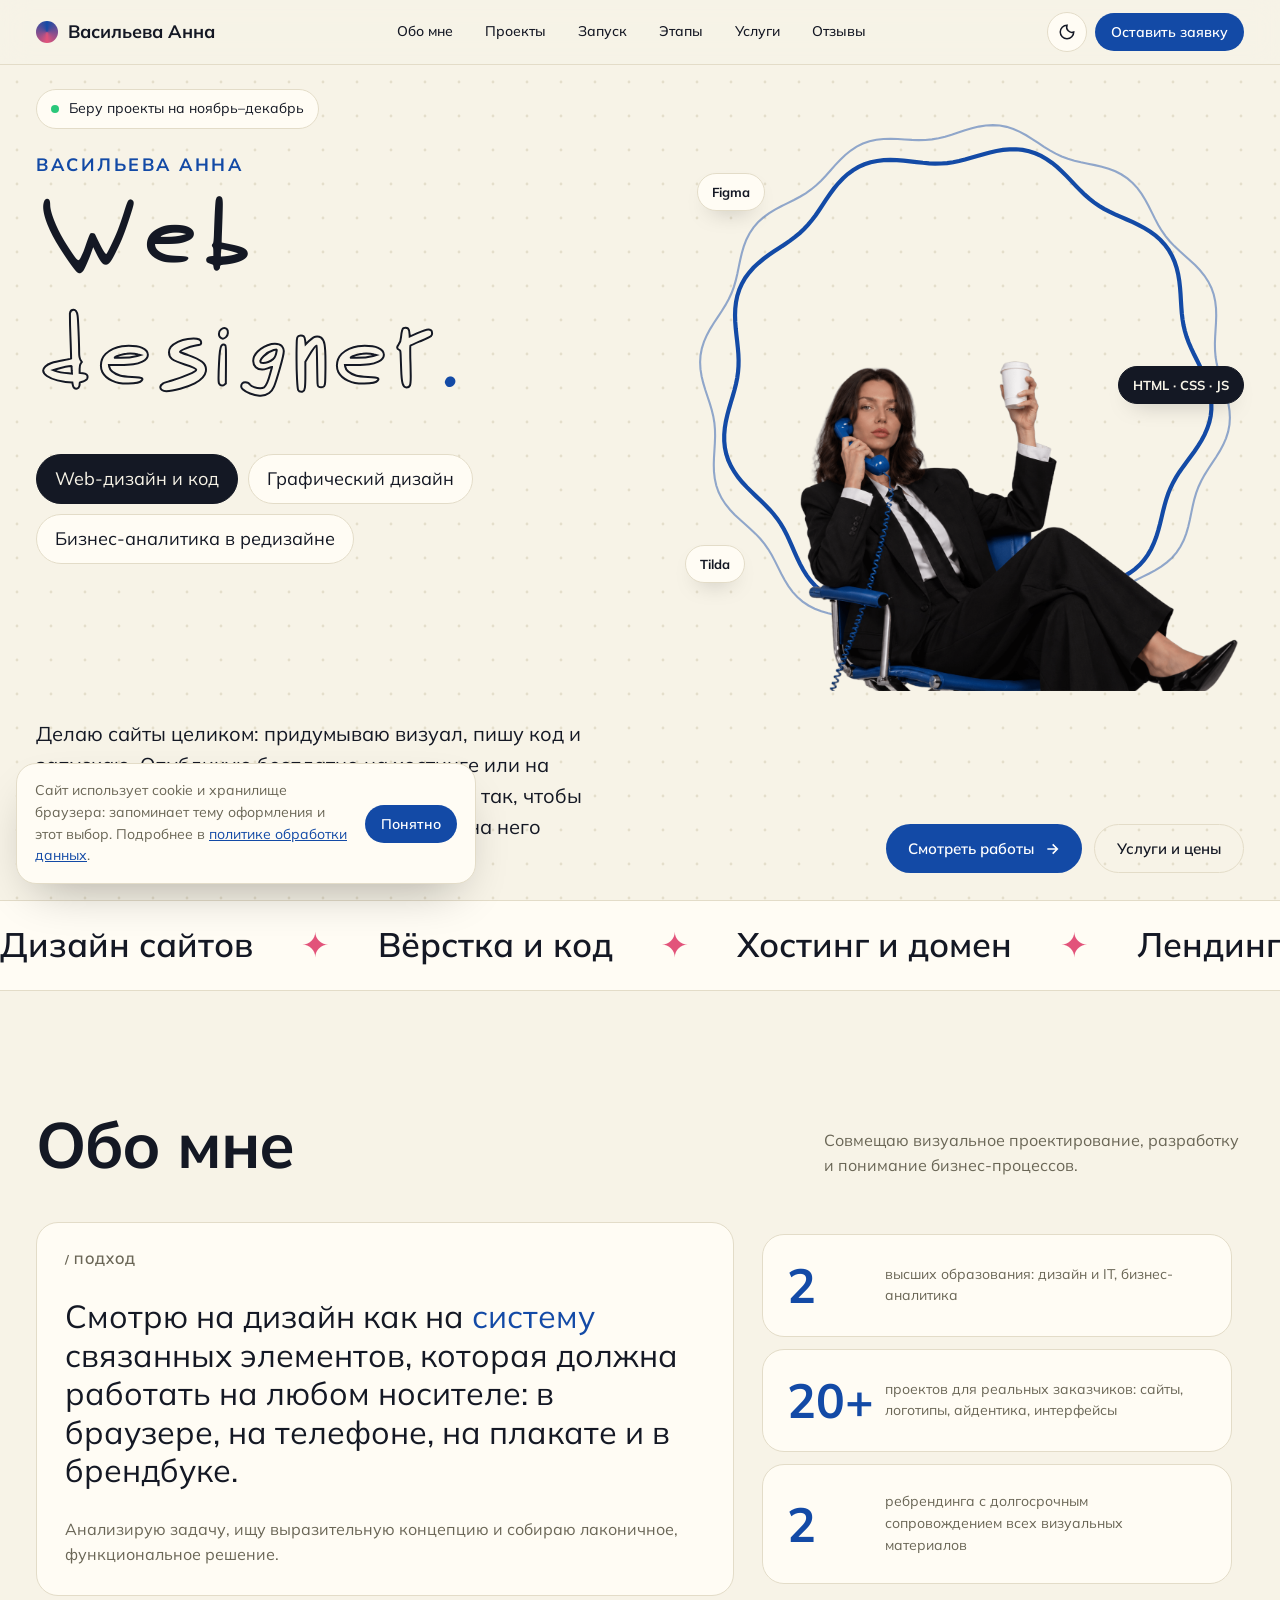
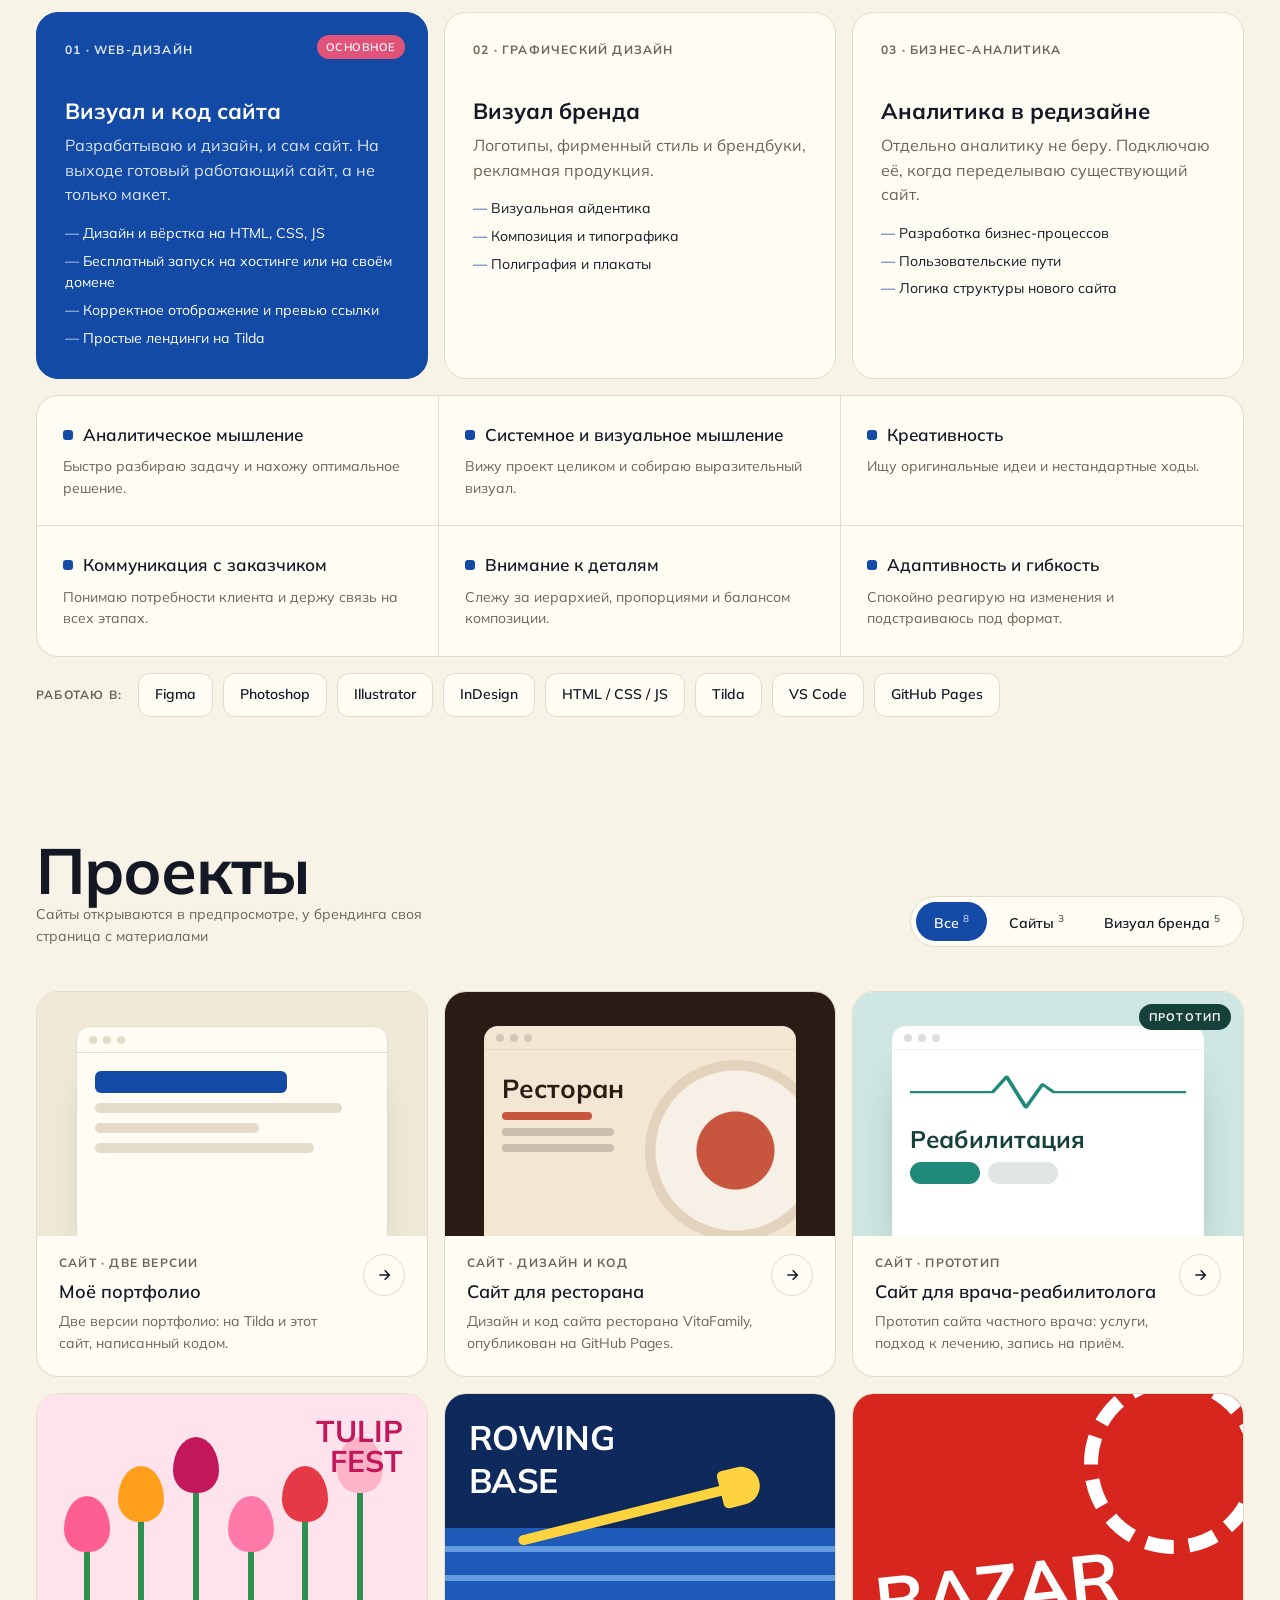
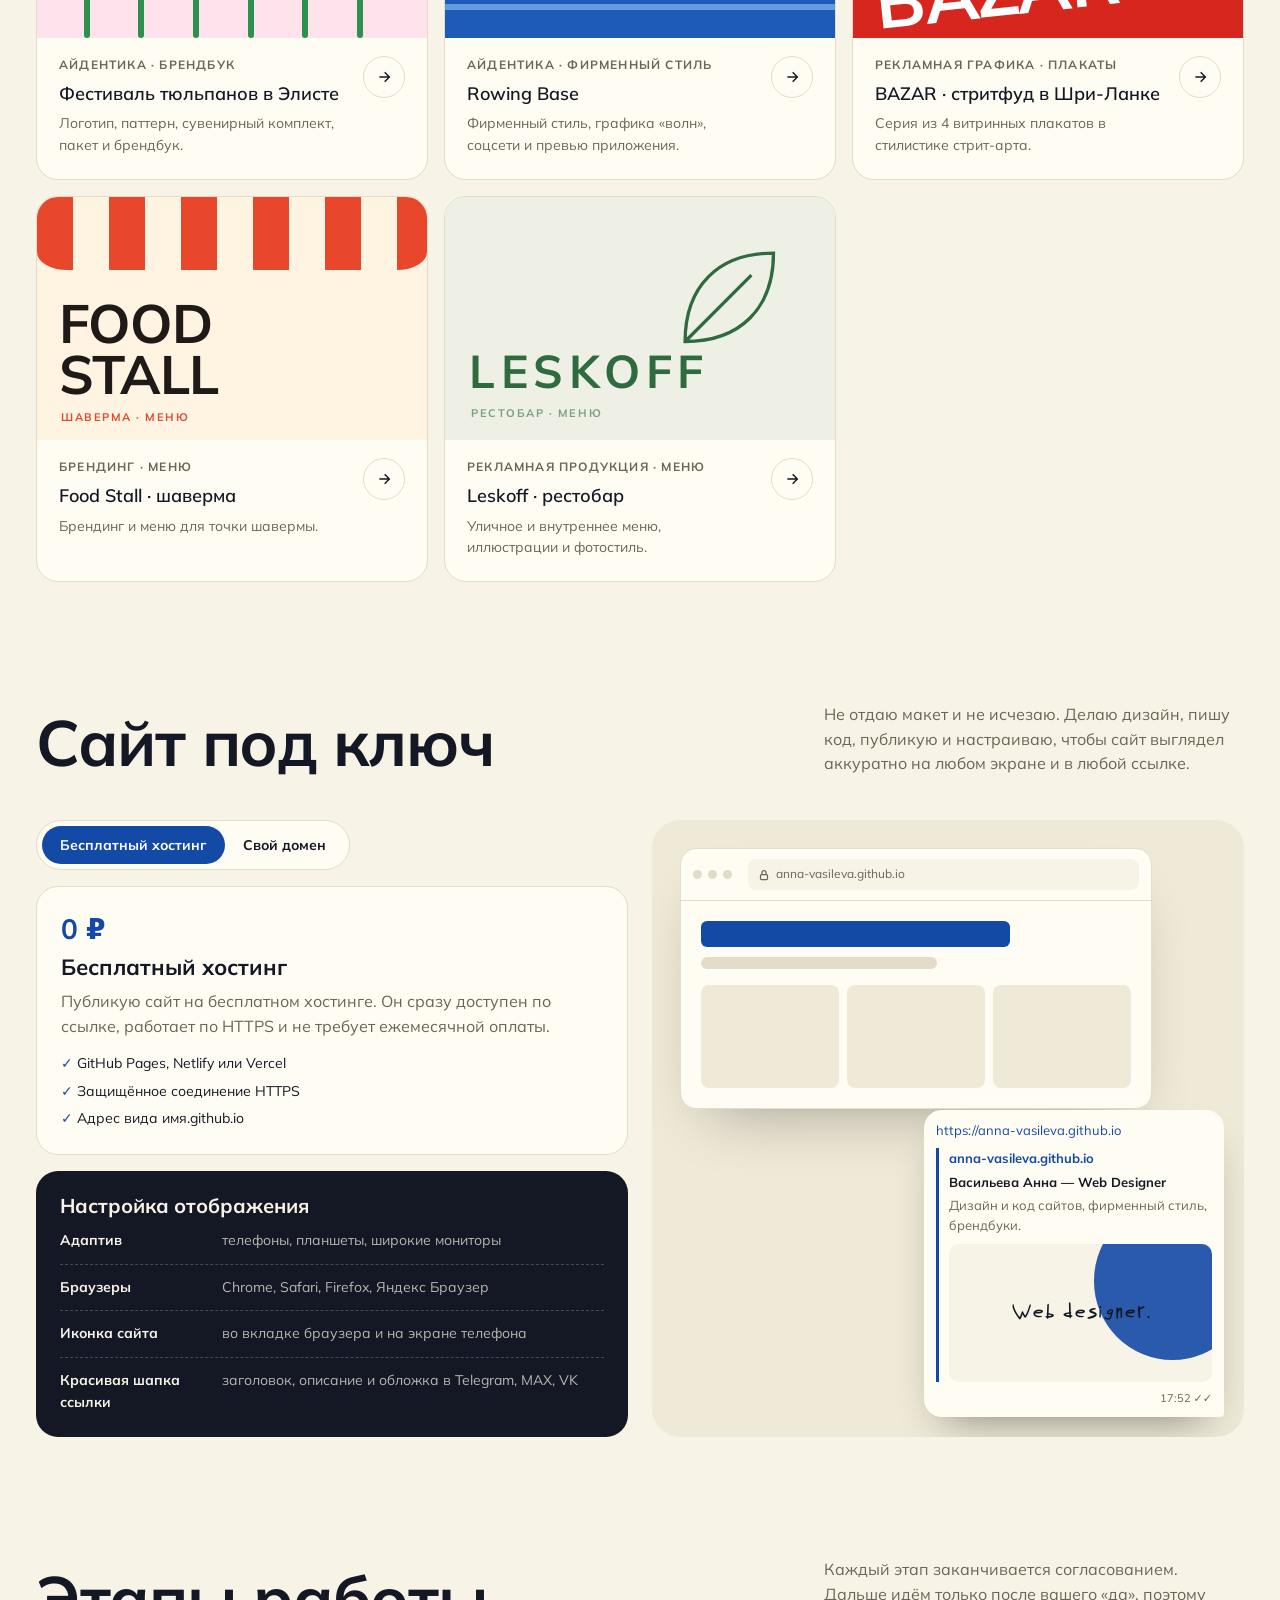
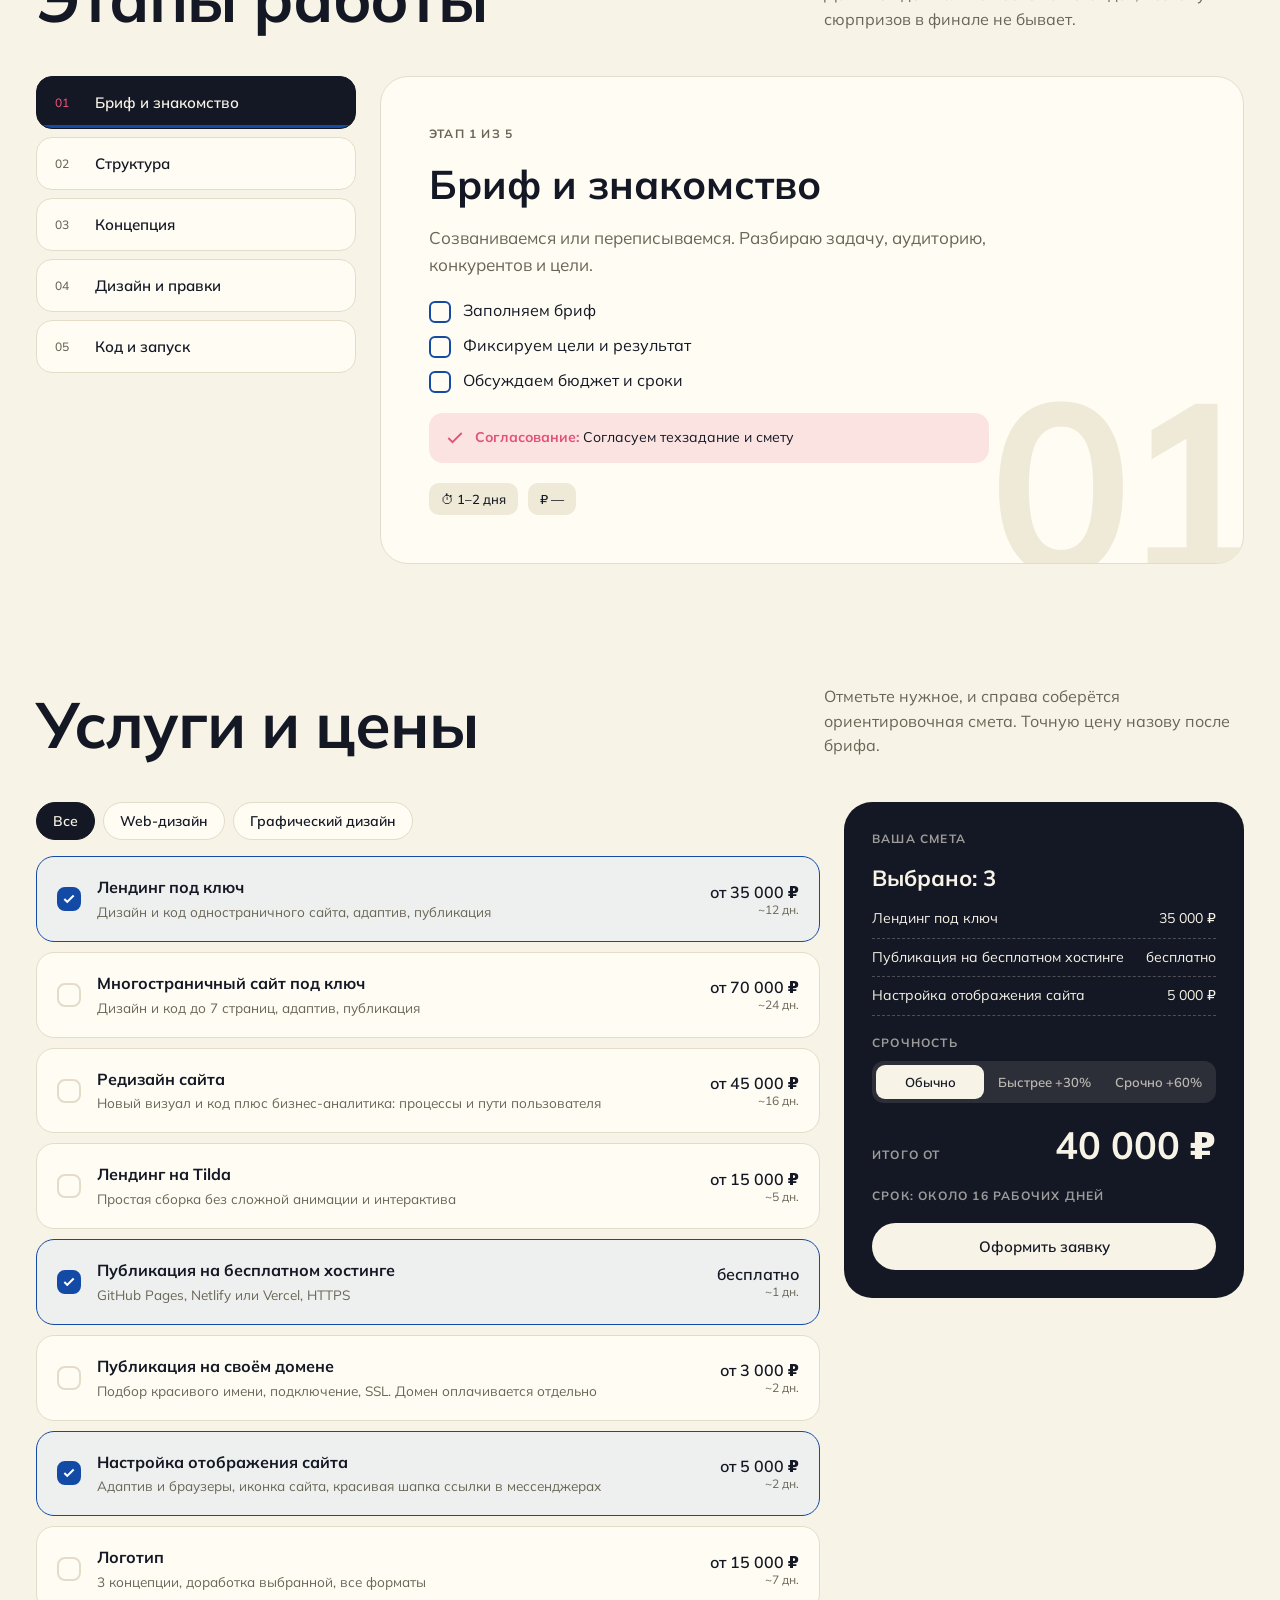
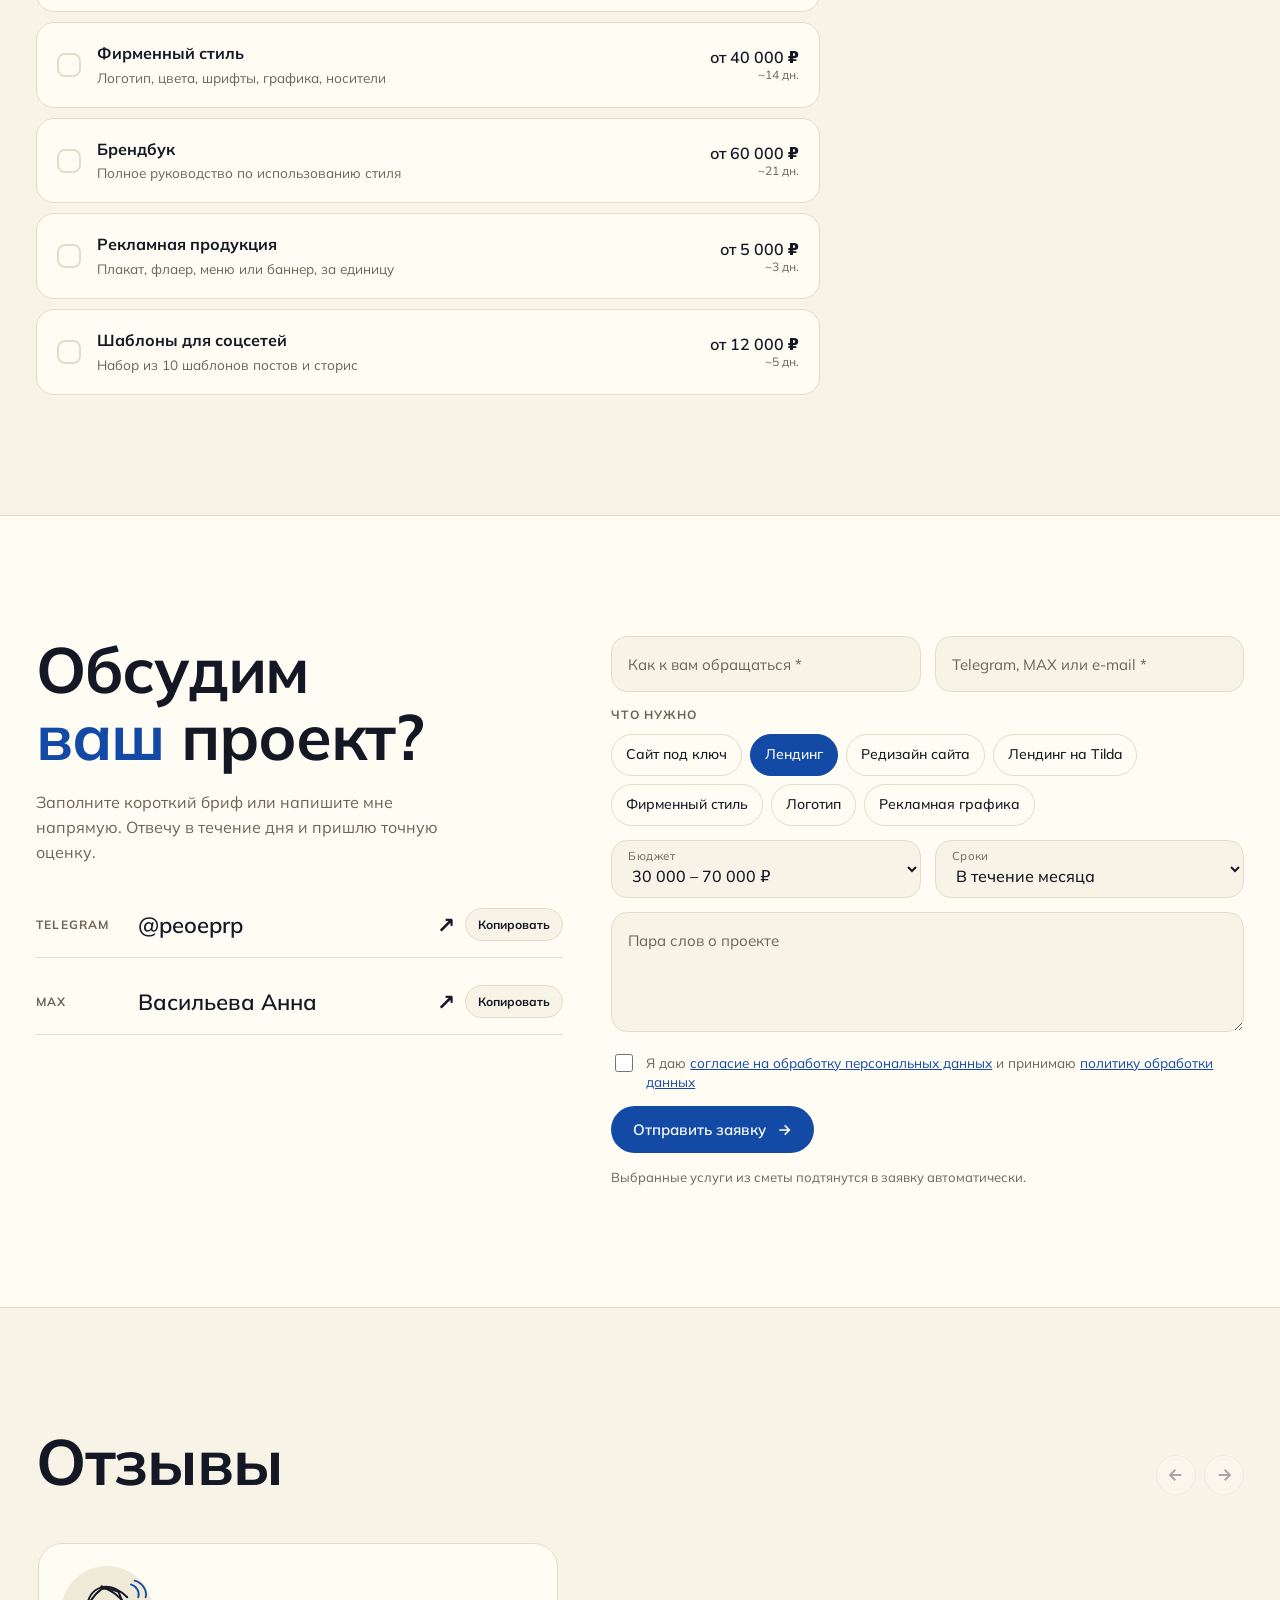
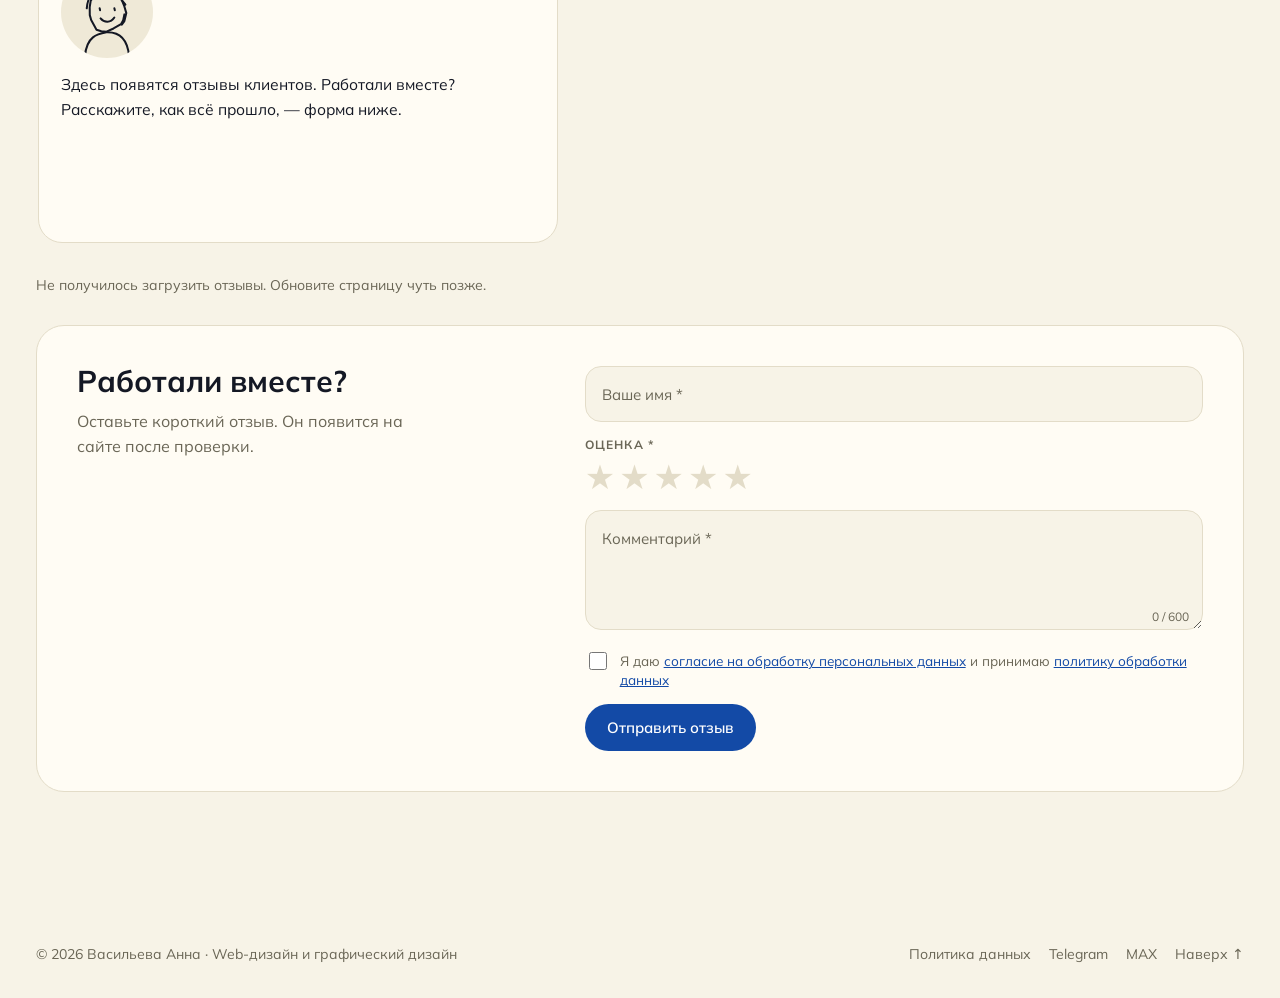
==== index.html @ fdc5ad99 "same changes" ====
<!doctype html>
<html lang="ru">
<head>
  <meta charset="utf-8">
  <meta name="viewport" content="width=device-width, initial-scale=1, viewport-fit=cover">
  <title>Васильева Анна — Web Designer</title>
  <meta name="claude:viewport-fit-sides" content="cover">
  <meta name="description" content="Васильева Анна: web-дизайнер и графический дизайнер. Дизайн и код сайтов, запуск на хостинге и домене, фирменный стиль.">
  <!-- превью ссылки в мессенджерах и соцсетях -->
  <meta property="og:title" content="Васильева Анна — Web Designer">
  <meta property="og:description" content="Дизайн и код сайтов, фирменный стиль, брендбуки.">
  <meta property="og:image" content="img/og-cover.jpg">
  <link rel="icon" href="img/favicon.svg" type="image/svg+xml">
  <link rel="preload" href="fonts/mulish-cyrillic-wght-normal.woff2" as="font" type="font/woff2" crossorigin>
  <link rel="stylesheet" href="css/styles.css">
<script>try{var t=localStorage.getItem("theme");if(t)document.documentElement.dataset.theme=t}catch(e){}</script>
</head>
<body>
<!--START-->
<div id="preloader" class="pl" aria-hidden="true">
  <div class="pl-in">
    <svg class="pl-word" viewBox="-6 14 252 80">
      <path class="pl-ink" d="M2 54C3.3 51.3 7.5 42.0 10 38C12.5 34.0 15.8 28.7 17 30C18.2 31.3 17.2 39.3 17 46C16.8 52.7 16.3 63.3 16 70C15.7 76.7 15.0 86.3 15 86C15.0 85.7 15.7 74.3 16 68C16.3 61.7 15.8 53.5 17 48C18.2 42.5 20.5 38.0 23 35C25.5 32.0 29.2 29.7 32 30C34.8 30.3 38.5 33.8 40 37C41.5 40.2 42.0 45.5 41 49C40.0 52.5 37.2 56.5 34 58C30.8 59.5 24.7 58.8 22 58C19.3 57.2 16.7 53.0 18 53C19.3 53.0 25.7 57.2 30 58C34.3 58.8 40.3 58.8 44 58C47.7 57.2 49.2 55.0 52 53C54.8 51.0 59.0 48.5 61 46C63.0 43.5 64.2 40.5 64 38C63.8 35.5 61.8 31.8 60 31C58.2 30.2 54.8 30.8 53 33C51.2 35.2 49.2 40.3 49 44C48.8 47.7 50.0 52.5 52 55C54.0 57.5 57.8 59.0 61 59C64.2 59.0 68.3 57.8 71 55C73.7 52.2 74.7 46.0 77 42C79.3 38.0 82.2 32.5 85 31C87.8 29.5 92.0 30.8 94 33C96.0 35.2 97.2 40.3 97 44C96.8 47.7 95.2 52.5 93 55C90.8 57.5 86.7 59.5 84 59C81.3 58.5 77.8 55.3 77 52C76.2 48.7 77.2 42.5 79 39C80.8 35.5 85.0 32.2 88 31C91.0 29.8 94.5 30.8 97 32C99.5 33.2 100.7 35.7 103 38C105.3 40.3 108.2 45.2 111 46C113.8 46.8 118.0 44.7 120 43C122.0 41.3 123.2 38.0 123 36C122.8 34.0 120.8 31.5 119 31C117.2 30.5 113.8 30.8 112 33C110.2 35.2 108.2 40.3 108 44C107.8 47.7 109.2 52.5 111 55C112.8 57.5 116.0 59.0 119 59C122.0 59.0 126.5 57.8 129 55C131.5 52.2 132.5 46.0 134 42C135.5 38.0 137.3 30.0 138 31C138.7 32.0 138.2 41.8 138 48C137.8 54.2 137.3 61.7 137 68C136.7 74.3 136.0 86.0 136 86C136.0 86.0 136.7 74.3 137 68C137.3 61.7 136.8 53.5 138 48C139.2 42.5 141.5 38.0 144 35C146.5 32.0 150.2 29.7 153 30C155.8 30.3 159.5 33.8 161 37C162.5 40.2 163.0 45.5 162 49C161.0 52.5 158.2 56.5 155 58C151.8 59.5 145.7 58.8 143 58C140.3 57.2 137.7 53.0 139 53C140.3 53.0 147.3 57.7 151 58C154.7 58.3 158.3 57.2 161 55C163.7 52.8 165.3 48.7 167 45C168.7 41.3 169.5 34.8 171 33C172.5 31.2 174.7 33.3 176 34C177.3 34.7 177.7 37.2 179 37C180.3 36.8 183.7 31.8 184 33C184.3 34.2 181.5 39.8 181 44C180.5 48.2 179.7 57.7 181 58C182.3 58.3 186.3 50.2 189 46C191.7 41.8 195.0 35.7 197 33C199.0 30.3 200.3 27.5 201 30C201.7 32.5 201.2 41.7 201 48C200.8 54.3 200.3 61.7 200 68C199.7 74.3 199.0 86.0 199 86C199.0 86.0 199.7 74.3 200 68C200.3 61.7 199.8 53.5 201 48C202.2 42.5 204.5 38.0 207 35C209.5 32.0 213.2 29.7 216 30C218.8 30.3 222.5 33.8 224 37C225.5 40.2 226.0 45.5 225 49C224.0 52.5 221.2 56.5 218 58C214.8 59.5 208.7 58.8 206 58C203.3 57.2 200.7 52.7 202 53C203.3 53.3 209.3 59.8 214 60C218.7 60.2 225.7 56.3 230 54C234.3 51.7 238.3 47.3 240 46"/>
      <g class="pl-pen"><g transform="rotate(-38)">
        <path d="M0 0 L-3.4 -9 L3.4 -9 Z" class="pen-nib"/>
        <rect x="-3.4" y="-40" width="6.8" height="31" rx="1.6" class="pen-body"/>
        <rect x="-3.4" y="-15" width="6.8" height="5" class="pen-band"/>
        <line x1="0" y1="-1.5" x2="0" y2="-7" class="pen-slit"/>
      </g></g>
    </svg>
    <p class="pl-slogan">дизайн, который говорит за вас</p>
  </div>
</div>
<noscript><style>.pl{display:none!important}</style></noscript>

<div class="cursor" id="cursor" aria-hidden="true"></div>

<header>
  <div class="wrap nav">
    <a href="#top" class="logo"><i></i>Васильева Анна</a>
    <ul>
      <li><a href="#about">Обо мне</a></li>
      <li><a href="#projects">Проекты</a></li>
      <li><a href="#launch">Запуск</a></li>
      <li><a href="#process">Этапы</a></li>
      <li><a href="#services">Услуги</a></li>
      <li><a href="#reviews">Отзывы</a></li>
    </ul>
    <div class="nav-r">
      <button class="icon-btn" id="themeBtn" aria-label="Сменить тему">
        <svg width="18" height="18" viewBox="0 0 24 24" fill="none" stroke="currentColor" stroke-width="2"><path d="M12 3a9 9 0 1 0 9 9 7 7 0 0 1-9-9z"/></svg>
      </button>
      <a href="#brief" class="btn sm magnet">Оставить заявку</a>
    </div>
  </div>
</header>

<main id="top">
<section class="hero">
  <canvas id="field" aria-hidden="true"></canvas>
  <div class="wrap">
    <div class="hero-top">
      <div class="hero-text">
        <span class="hero-tag"><span class="dot-live"></span>Беру проекты на ноябрь–декабрь</span>
        <p class="hero-name">Васильева Анна</p>
        <h1>Web<br><span class="outline">designer</span><span class="acc">.</span></h1>
        <div class="roles" aria-label="Специализации">
          <span class="role main">Web-дизайн и код</span>
          <span class="role">Графический дизайн</span>
          <span class="role">Бизнес-аналитика в редизайне</span>
        </div>
      </div>

      <!-- Фото без фона: положите PNG с прозрачным фоном в img/photo.png -->
      <div class="hero-photo" id="heroPhoto">
        <svg class="wave-ring" viewBox="0 0 400 400" aria-hidden="true">
          <path id="waveA" fill="none" stroke="var(--accent)" stroke-width="3" stroke-linecap="round"/>
          <path id="waveB" fill="none" stroke="var(--accent)" stroke-width="1.5" stroke-linecap="round" opacity=".45"/>
        </svg>
        <div class="photo-ph" aria-hidden="true">
          <svg viewBox="0 0 300 380" preserveAspectRatio="xMidYMax meet">
            <circle cx="150" cy="120" r="62" fill="var(--ph1)"/>
            <path d="M40 380c0-80 48-148 110-148s110 68 110 148z" fill="var(--ph1)"/>
            <path d="M88 122c0-46 28-78 62-78s62 32 62 78c0 0 4-62-62-62s-62 62-62 62z" fill="var(--ph2)"/>
          </svg>
          <span>img/photo.png</span>
        </div>
        <img class="photo-img" src="img/photo.png" alt="Васильева Анна" onerror="this.remove()">
        <span class="sticker s1">Figma</span>
        <span class="sticker s2">HTML · CSS · JS</span>
        <span class="sticker s3">Tilda</span>
      </div>
    </div>

    <div class="hero-grid">
      <p>Делаю сайты целиком: придумываю визуал, пишу код и запускаю. Опубликую бесплатно на хостинге или на красивом собственном домене и настрою всё так, чтобы сайт корректно открывался везде, а ссылка на него выглядела аккуратно.</p>
      <div class="hero-cta">
        <a href="#projects" class="btn magnet">Смотреть работы
          <svg width="16" height="16" viewBox="0 0 24 24" fill="none" stroke="currentColor" stroke-width="2.4"><path d="M5 12h14M13 5l7 7-7 7"/></svg></a>
        <a href="#services" class="btn ghost magnet">Услуги и цены</a>
      </div>
    </div>
  </div>
</section>

<div class="marquee" aria-hidden="true">
  <div class="marquee-track">
    <span>Дизайн сайтов <b>✦</b> Вёрстка и код <b>✦</b> Хостинг и домен <b>✦</b> Лендинги на Tilda <b>✦</b> Фирменный стиль <b>✦</b> Брендбуки <b>✦</b> Рекламная графика <b>✦</b></span>
    <span>Дизайн сайтов <b>✦</b> Вёрстка и код <b>✦</b> Хостинг и домен <b>✦</b> Лендинги на Tilda <b>✦</b> Фирменный стиль <b>✦</b> Брендбуки <b>✦</b> Рекламная графика <b>✦</b></span>
  </div>
</div>

<!-- ABOUT -->
<section id="about">
  <div class="wrap">
    <div class="sec-head">
      <h2>Обо мне</h2>
      <p>Совмещаю визуальное проектирование, разработку и понимание бизнес-процессов.</p>
    </div>
    <div class="about-grid">
      <div class="cell c-intro">
        <span class="mono">/ подход</span>
        <p class="big">Смотрю на дизайн как на <em>систему</em> связанных элементов, которая должна работать на любом носителе: в браузере, на телефоне, на плакате и в брендбуке.</p>
        <p>Анализирую задачу, ищу выразительную концепцию и собираю лаконичное, функциональное решение.</p>
      </div>
      <div class="cell c-stats">
        <div class="stat"><b>2</b><span>высших образования: дизайн и IT, бизнес-аналитика</span></div>
        <div class="stat"><b>20+</b><span>проектов для реальных заказчиков: сайты, логотипы, айдентика, интерфейсы</span></div>
        <div class="stat"><b>2</b><span>ребрендинга с долгосрочным сопровождением всех визуальных материалов</span></div>
      </div>

      <div class="cell dir main">
        <span class="badge">ОСНОВНОЕ</span>
        <span class="mono">01 · Web-дизайн</span>
        <h3>Визуал и код сайта</h3>
        <p>Разрабатываю и дизайн, и сам сайт. На выходе готовый работающий сайт, а не только макет.</p>
        <ul><li>Дизайн и вёрстка на HTML, CSS, JS</li><li>Бесплатный запуск на хостинге или на своём домене</li><li>Корректное отображение и превью ссылки</li><li>Простые лендинги на Tilda</li></ul>
      </div>
      <div class="cell dir">
        <span class="mono">02 · Графический дизайн</span>
        <h3>Визуал бренда</h3>
        <p>Логотипы, фирменный стиль и брендбуки, рекламная продукция.</p>
        <ul><li>Визуальная айдентика</li><li>Композиция и типографика</li><li>Полиграфия и плакаты</li></ul>
      </div>
      <div class="cell dir">
        <span class="mono">03 · Бизнес-аналитика</span>
        <h3>Аналитика в редизайне</h3>
        <p>Отдельно аналитику не беру. Подключаю её, когда переделываю существующий сайт.</p>
        <ul><li>Разработка бизнес-процессов</li><li>Пользовательские пути</li><li>Логика структуры нового сайта</li></ul>
      </div>
    </div>

    <div class="qual">
      <div class="q"><h4><i></i>Аналитическое мышление</h4><p>Быстро разбираю задачу и нахожу оптимальное решение.</p></div>
      <div class="q"><h4><i></i>Системное и визуальное мышление</h4><p>Вижу проект целиком и собираю выразительный визуал.</p></div>
      <div class="q"><h4><i></i>Креативность</h4><p>Ищу оригинальные идеи и нестандартные ходы.</p></div>
      <div class="q"><h4><i></i>Коммуникация с заказчиком</h4><p>Понимаю потребности клиента и держу связь на всех этапах.</p></div>
      <div class="q"><h4><i></i>Внимание к деталям</h4><p>Слежу за иерархией, пропорциями и балансом композиции.</p></div>
      <div class="q"><h4><i></i>Адаптивность и гибкость</h4><p>Спокойно реагирую на изменения и подстраиваюсь под формат.</p></div>
    </div>

    <div class="tools">
      <span class="mono" style="margin-right:6px">Работаю в:</span>
      <span class="tool">Figma</span><span class="tool">Photoshop</span><span class="tool">Illustrator</span><span class="tool">InDesign</span><span class="tool">HTML / CSS / JS</span><span class="tool">Tilda</span><span class="tool">VS Code</span><span class="tool">GitHub Pages</span>
    </div>
  </div>
</section>

<!-- PROJECTS -->
<section id="projects" style="padding-top:0">
  <div class="wrap">
    <div class="sec-head">
      <div>
        <h2>Проекты</h2>
        <p class="hint">Сайты открываются в предпросмотре, у брендинга своя страница с материалами</p>
      </div>
      <div class="filters" role="tablist" aria-label="Категории проектов">
        <span class="pill" id="pill"></span>
        <button class="on" data-f="all" role="tab">Все<sup id="c-all"></sup></button>
        <button data-f="web" role="tab">Сайты<sup id="c-web"></sup></button>
        <button data-f="brand" role="tab">Визуал бренда<sup id="c-brand"></sup></button>
      </div>
    </div>
    <div class="grid-p" id="grid"></div>
  </div>
</section>

<!-- LAUNCH -->
<section id="launch" style="padding-top:0">
  <div class="wrap">
    <div class="sec-head">
      <h2>Сайт под ключ</h2>
      <p>Не отдаю макет и не исчезаю. Делаю дизайн, пишу код, публикую и настраиваю, чтобы сайт выглядел аккуратно на любом экране и в любой ссылке.</p>
    </div>
    <div class="launch">
      <div class="launch-l">
        <div class="seg" id="hostSeg" role="tablist" aria-label="Вариант публикации">
          <button class="on" data-h="free" role="tab">Бесплатный хостинг</button>
          <button data-h="domain" role="tab">Свой домен</button>
        </div>
        <div class="host-info" id="hostInfo"></div>
        <div class="setup">
          <h3>Настройка отображения</h3>
          <ul>
            <li><b>Адаптив</b><span>телефоны, планшеты, широкие мониторы</span></li>
            <li><b>Браузеры</b><span>Chrome, Safari, Firefox, Яндекс Браузер</span></li>
            <li><b>Иконка сайта</b><span>во вкладке браузера и на экране телефона</span></li>
            <li><b>Красивая шапка ссылки</b><span>заголовок, описание и обложка в Telegram, MAX, VK</span></li>
          </ul>
        </div>
      </div>
      <div class="launch-r" aria-hidden="true">
        <div class="browser">
          <div class="browser-bar"><i></i><i></i><i></i><span class="url"><svg width="12" height="12" viewBox="0 0 24 24" fill="none" stroke="currentColor" stroke-width="2.5"><rect x="5" y="11" width="14" height="10" rx="2"/><path d="M8 11V7a4 4 0 0 1 8 0v4"/></svg><span id="urlText">anna-vasileva.github.io</span></span></div>
          <div class="browser-body"><b></b><b style="width:55%"></b><div class="bb-row"><span></span><span></span><span></span></div></div>
        </div>
        <div class="chat">
          <div class="msg">
            <span class="msg-link" id="msgLink">https://anna-vasileva.github.io</span>
            <div class="preview">
              <span class="pv-site" id="pvSite">anna-vasileva.github.io</span>
              <b>Васильева Анна — Web Designer</b>
              <span>Дизайн и код сайтов, фирменный стиль, брендбуки.</span>
              <div class="pv-img"><span>Web designer.</span></div>
            </div>
            <span class="msg-time">17:52 ✓✓</span>
          </div>
        </div>
      </div>
    </div>
  </div>
</section>

<!-- PROCESS -->
<section id="process" style="padding-top:0">
  <div class="wrap">
    <div class="sec-head">
      <h2>Этапы работы</h2>
      <p>Каждый этап заканчивается согласованием. Дальше идём только после вашего «да», поэтому сюрпризов в финале не бывает.</p>
    </div>
    <div class="proc">
      <div class="steps" id="steps"></div>
      <div class="stage" id="stage" aria-live="polite"></div>
    </div>
  </div>
</section>

<!-- SERVICES -->
<section id="services" style="padding-top:0">
  <div class="wrap">
    <div class="sec-head">
      <h2>Услуги и цены</h2>
      <p>Отметьте нужное, и справа соберётся ориентировочная смета. Точную цену назову после брифа.</p>
    </div>
    <div class="svc-wrap">
      <div>
        <div class="svc-tabs" id="svcTabs">
          <button class="on" data-c="all">Все</button>
          <button data-c="web">Web-дизайн</button>
          <button data-c="brand">Графический дизайн</button>
        </div>
        <div class="svc-list" id="svcList"></div>
      </div>
      <aside class="order" aria-label="Смета">
        <span class="mono">Ваша смета</span>
        <h3>Выбрано: <span id="cnt">0</span></h3>
        <div class="chosen" id="chosen"></div>
        <div>
          <span class="mono" style="display:block;margin-bottom:8px">Срочность</span>
          <div class="urg" id="urg">
            <button class="on" data-k="1">Обычно</button>
            <button data-k="1.3">Быстрее +30%</button>
            <button data-k="1.6">Срочно +60%</button>
          </div>
        </div>
        <div class="total"><span class="mono">Итого от</span><b id="total">0 ₽</b></div>
        <span class="mono" id="days">Срок: —</span>
        <a href="#brief" class="btn" style="background:var(--bg);color:var(--ink);justify-content:center" id="toBrief">Оформить заявку</a>
      </aside>
    </div>
  </div>
</section>

<!-- BRIEF -->
<section id="brief" class="form-sec">
  <div class="wrap form-grid">
    <div>
      <h2>Обсудим <span>ваш</span> проект?</h2>
      <p style="color:var(--muted);max-width:420px;margin-top:20px">Заполните короткий бриф или напишите мне напрямую. Отвечу в течение дня и пришлю точную оценку.</p>
      <div class="contact-lines">
        <div class="cl">
          <a href="https://t.me/peoeprp" target="_blank" rel="noopener"><span class="cl-k">Telegram</span>@peoeprp <span class="cl-ar">↗</span></a>
          <button class="copy-btn" data-copy="@peoeprp" aria-label="Скопировать ник в Telegram">Копировать</button>
        </div>
        <div class="cl">
          <a href="https://max.ru/u/f9LHodD0cOK9vm0CRAUXUcQ7ODRmkYsMzyy_TiV0z68gTOM1ugSY7S1gc2U" target="_blank" rel="noopener"><span class="cl-k">MAX</span>Васильева Анна <span class="cl-ar">↗</span></a>
          <button class="copy-btn" data-copy="https://max.ru/u/f9LHodD0cOK9vm0CRAUXUcQ7ODRmkYsMzyy_TiV0z68gTOM1ugSY7S1gc2U" aria-label="Скопировать ссылку на MAX">Копировать</button>
        </div>
      </div>
    </div>
    <div>
      <form id="form" novalidate>
        <div class="row2">
          <div class="fld"><input id="f-name" placeholder=" " autocomplete="name"><label for="f-name">Как к вам обращаться *</label></div>
          <div class="fld"><input id="f-contact" placeholder=" "><label for="f-contact">Telegram, MAX или e-mail *</label></div>
        </div>
        <div>
          <span class="mono" style="display:block;margin-bottom:10px">Что нужно</span>
          <div class="chips" id="f-chips">
            <label><input type="checkbox" value="Сайт под ключ"><span>Сайт под ключ</span></label>
            <label><input type="checkbox" value="Лендинг"><span>Лендинг</span></label>
            <label><input type="checkbox" value="Редизайн сайта"><span>Редизайн сайта</span></label>
            <label><input type="checkbox" value="Лендинг на Tilda"><span>Лендинг на Tilda</span></label>
            <label><input type="checkbox" value="Фирменный стиль"><span>Фирменный стиль</span></label>
            <label><input type="checkbox" value="Логотип"><span>Логотип</span></label>
            <label><input type="checkbox" value="Рекламная графика"><span>Рекламная графика</span></label>
          </div>
        </div>
        <div class="row2">
          <div class="fld"><select id="f-budget"><option>До 30 000 ₽</option><option selected>30 000 – 70 000 ₽</option><option>70 000 – 150 000 ₽</option><option>Больше 150 000 ₽</option><option>Пока не знаю</option></select><label for="f-budget">Бюджет</label></div>
          <div class="fld"><select id="f-deadline"><option>Не горит</option><option selected>В течение месяца</option><option>За 2 недели</option><option>Вчера</option></select><label for="f-deadline">Сроки</label></div>
        </div>
        <div class="fld"><textarea id="f-msg" placeholder=" "></textarea><label for="f-msg">Пара слов о проекте</label></div>
        <label class="consent" for="f-consent"><input type="checkbox" id="f-consent"><span>Я даю <a href="consent.html" target="_blank" rel="noopener">согласие на обработку персональных данных</a> и принимаю <a href="privacy.html" target="_blank" rel="noopener">политику обработки данных</a></span></label>
        <button class="btn magnet" type="submit" style="justify-self:start">Отправить заявку
          <svg width="16" height="16" viewBox="0 0 24 24" fill="none" stroke="currentColor" stroke-width="2.4"><path d="M5 12h14M13 5l7 7-7 7"/></svg></button>
        <p class="form-note">Выбранные услуги из сметы подтянутся в заявку автоматически.</p>
      </form>
      <div id="done" hidden></div>
    </div>
  </div>
</section>

<!-- REVIEWS -->
<section id="reviews">
  <div class="wrap">
    <div class="sec-head">
      <div>
        <h2>Отзывы</h2>
        <div class="rev-summary" id="revSummary" hidden></div>
      </div>
      <div class="rev-nav">
        <button class="icon-btn" id="revPrev" aria-label="Предыдущие отзывы"><svg width="18" height="18" viewBox="0 0 24 24" fill="none" stroke="currentColor" stroke-width="2.4"><path d="M19 12H5M11 5l-7 7 7 7"/></svg></button>
        <button class="icon-btn" id="revNext" aria-label="Следующие отзывы"><svg width="18" height="18" viewBox="0 0 24 24" fill="none" stroke="currentColor" stroke-width="2.4"><path d="M5 12h14M13 5l7 7-7 7"/></svg></button>
      </div>
    </div>
    <div class="rev-track" id="revTrack" tabindex="0" aria-label="Отзывы клиентов, листаются вправо"></div>
    <p class="rev-err" id="revErr" hidden>Не получилось загрузить отзывы. Обновите страницу чуть позже.</p>

    <div class="rev-form-wrap">
      <div>
        <h3>Работали вместе?</h3>
        <p>Оставьте короткий отзыв. Он появится на сайте после проверки.</p>
      </div>
      <form id="revForm" novalidate>
        <div class="fld"><input id="rvName" name="name" placeholder=" " maxlength="40" autocomplete="name"><label for="rvName">Ваше имя *</label></div>
        <fieldset class="star-pick">
          <legend class="mono">Оценка *</legend>
          <div class="star-row">
            <input type="radio" name="rating" id="rv5" value="5"><label for="rv5" title="5 из 5">★</label>
            <input type="radio" name="rating" id="rv4" value="4"><label for="rv4" title="4 из 5">★</label>
            <input type="radio" name="rating" id="rv3" value="3"><label for="rv3" title="3 из 5">★</label>
            <input type="radio" name="rating" id="rv2" value="2"><label for="rv2" title="2 из 5">★</label>
            <input type="radio" name="rating" id="rv1" value="1"><label for="rv1" title="1 из 5">★</label>
          </div>
        </fieldset>
        <div class="fld"><textarea id="rvText" name="text" placeholder=" " maxlength="600"></textarea><label for="rvText">Комментарий *</label><span class="rv-count" id="rvCount">0 / 600</span></div>
        <input type="text" name="website" tabindex="-1" autocomplete="off" class="hp" aria-hidden="true">
        <label class="consent" for="rvConsent"><input type="checkbox" id="rvConsent"><span>Я даю <a href="consent.html" target="_blank" rel="noopener">согласие на обработку персональных данных</a> и принимаю <a href="privacy.html" target="_blank" rel="noopener">политику обработки данных</a></span></label>
        <button class="btn" type="submit" style="justify-self:start">Отправить отзыв</button>
        <p class="rev-msg" id="revMsg" hidden role="status"></p>
      </form>
    </div>
  </div>
</section>
</main>

<footer><div class="wrap"><span>© 2026 Васильева Анна · Web-дизайн и графический дизайн</span><span class="f-links"><a href="privacy.html">Политика данных</a><a href="https://t.me/peoeprp" target="_blank" rel="noopener">Telegram</a><a href="https://max.ru/u/f9LHodD0cOK9vm0CRAUXUcQ7ODRmkYsMzyy_TiV0z68gTOM1ugSY7S1gc2U" target="_blank" rel="noopener">MAX</a><a href="#top">Наверх ↑</a></span></div></footer>

<div class="modal" id="modal" hidden role="dialog" aria-modal="true">
  <div class="modal-box" id="modalBox"></div>
</div>
<!--END-->
<script src="js/data.js" defer></script>
<script src="js/config.js" defer></script>
<script src="js/script.js" defer></script>
<script src="js/reviews.js" defer></script>
<script src="js/common.js" defer></script>
</body>
</html>
---- css/styles.css ----
/* ==========================================================
   peoeprp — портфолио web-дизайнера
   Сетка-«макет»: модульные блоки, подписи как в артборде Figma
   ========================================================== */

/* ---------- Шрифты ----------
   Kontrabanda — заголовок первого экрана: fonts/Kontrabanda.ttf
   Mulish — основной шрифт сайта: fonts/mulish-*.woff2
   Все шрифты лежат на самом сайте, внешние сервисы не нужны. */
@font-face{
  font-family:"Kontrabanda";
  src:local("Kontrabanda"),url("../fonts/Kontrabanda.ttf") format("truetype");
  font-weight:400; font-style:normal; font-display:swap;
}
/* Mulish — бесплатный шрифт (SIL Open Font License), вариативный:
   одна пара файлов даёт все толщины от 200 до 900. */
@font-face{
  font-family:"Mulish";
  src:url("../fonts/mulish-cyrillic-wght-normal.woff2") format("woff2");
  font-weight:200 900; font-style:normal; font-display:swap;
  unicode-range:U+0301,U+0400-045F,U+0490-0491,U+04B0-04B1,U+2116;
}
@font-face{
  font-family:"Mulish";
  src:url("../fonts/mulish-latin-wght-normal.woff2") format("woff2");
  font-weight:200 900; font-style:normal; font-display:swap;
  unicode-range:U+0000-00FF,U+0131,U+0152-0153,U+02BB-02BC,U+02C6,U+02DA,U+02DC,U+0304,U+0308,U+0329,U+2000-206F,U+20AC,U+2122,U+2191,U+2193,U+2212,U+2215,U+FEFF,U+FFFD;
}

/* ---------- Токены: светлая тема ---------- */
:root{
  --bg:#F7F3E7; --surface:#FFFCF4; --ink:#141824; --muted:#6A6656; --line:#E3DCC8;
  --accent:#134AA6; --accent-ink:#FFFFFF; --tulip:#E2537A; --soft:#EFE9D7;
  --f-hero:"Kontrabanda","Mulish",system-ui,sans-serif;
  --f-display:"Mulish",system-ui,-apple-system,"Segoe UI",sans-serif;
  --f-body:"Mulish",system-ui,-apple-system,"Segoe UI",sans-serif;
  --f-mono:"Mulish",system-ui,sans-serif;
  --r:22px; --gut:max(16px,env(safe-area-inset-left,0px)); --gutr:max(16px,env(safe-area-inset-right,0px));
}
/* ---------- Тёмная тема: ночной синий ---------- */
@media (prefers-color-scheme:dark){:root:not([data-theme="light"]){
  --bg:#0A1120; --surface:#111B30; --ink:#EDF1F9; --muted:#93A1BD; --line:#22304C;
  --accent:#4F8AF0; --accent-ink:#0A1120; --tulip:#FF7EA3; --soft:#17233D; color-scheme:dark}}
:root[data-theme="dark"]{
  --bg:#0A1120; --surface:#111B30; --ink:#EDF1F9; --muted:#93A1BD; --line:#22304C;
  --accent:#4F8AF0; --accent-ink:#0A1120; --tulip:#FF7EA3; --soft:#17233D; color-scheme:dark}

*{box-sizing:border-box}
/* базовый сброс: без него окно проекта (атрибут hidden) остаётся видимым поверх сайта */
[hidden]{display:none!important}
body{margin:0}
img{max-width:100%}
html{scroll-behavior:smooth}
body{background:var(--bg);color:var(--ink);font-family:var(--f-body);font-size:16px;line-height:1.55;overflow-x:hidden;transition:background .4s,color .4s}
body::before{content:"";position:fixed;inset:0 0 auto;height:env(safe-area-inset-top,0px);z-index:60;background:var(--bg)}
a{color:inherit}
:focus-visible{outline:2px solid var(--accent);outline-offset:3px;border-radius:6px}
.wrap{max-width:1240px;margin:0 auto;padding-left:var(--gut);padding-right:var(--gutr)}
.mono{font-family:var(--f-mono);font-size:12px;font-weight:700;letter-spacing:.1em;text-transform:uppercase;color:var(--muted)}
h1,h2,h3{font-family:var(--f-display);font-weight:700;line-height:1.05;margin:0;text-wrap:balance}
h2{font-size:clamp(32px,5.4vw,64px);letter-spacing:-.02em}
section{padding-block:clamp(64px,10vw,120px)}
.sec-head{display:flex;justify-content:space-between;align-items:end;gap:24px;flex-wrap:wrap;margin-bottom:44px}
.sec-head p{max-width:420px;margin:0;color:var(--muted)}

/* header */
header{position:sticky;top:env(safe-area-inset-top,0px);z-index:50;backdrop-filter:blur(14px);background:color-mix(in srgb,var(--bg) 78%,transparent);border-bottom:1px solid var(--line)}
.nav{display:flex;align-items:center;justify-content:space-between;gap:16px;height:64px}
.logo{font-family:var(--f-display);font-weight:700;font-size:18px;text-decoration:none;display:flex;align-items:center;gap:10px}
.logo i{width:22px;height:22px;border-radius:50%;background:conic-gradient(var(--accent),var(--tulip),var(--accent));display:inline-block;animation:spin 6s linear infinite}
@keyframes spin{to{transform:rotate(360deg)}}
.nav ul{display:flex;gap:4px;list-style:none;margin:0;padding:0}
.nav ul a{display:block;padding:8px 14px;border-radius:99px;text-decoration:none;font-weight:500;font-size:14px;transition:background .2s}
.nav ul a:hover{background:var(--soft)}
.nav-r{display:flex;gap:8px;align-items:center}
.icon-btn{width:40px;height:40px;border-radius:50%;border:1px solid var(--line);background:var(--surface);color:var(--ink);cursor:pointer;display:grid;place-items:center}
.btn{display:inline-flex;align-items:center;gap:10px;border:0;cursor:pointer;font:600 15px var(--f-body);padding:14px 22px;border-radius:99px;background:var(--accent);color:var(--accent-ink);text-decoration:none;transition:transform .25s cubic-bezier(.2,.8,.2,1),box-shadow .25s;will-change:transform}
.btn:hover{box-shadow:0 10px 30px -10px var(--accent)}
.btn.ghost{background:transparent;color:var(--ink);border:1px solid var(--line)}
.btn.sm{padding:10px 16px;font-size:14px}
@media (max-width:820px){.nav ul{display:none}}

/* hero */
.hero{position:relative;padding-block:clamp(14px,2vw,24px) clamp(40px,6vw,72px);overflow:hidden}
#field{position:absolute;inset:0;width:100%;height:100%;z-index:0;opacity:.9}
.hero .wrap{position:relative;z-index:1}
.hero-tag{display:inline-flex;gap:10px;align-items:center;padding:8px 14px;border-radius:99px;background:var(--surface);border:1px solid var(--line);font-size:14px}
.dot-live{width:8px;height:8px;border-radius:50%;background:#2BC77A;box-shadow:0 0 0 0 #2BC77A;animation:pulse 2s infinite}
@keyframes pulse{70%{box-shadow:0 0 0 10px transparent}}
.hero h1{font-family:var(--f-hero);font-size:clamp(50px,9.5vw,140px);font-weight:400;letter-spacing:-.01em;margin-top:8px;line-height:.95}
.hero h1 .outline{color:transparent;-webkit-text-stroke:2px var(--ink)}
.hero h1 .acc{color:var(--accent)}
.roles{display:flex;flex-wrap:wrap;gap:10px;margin-top:28px}
.role{font-family:var(--f-display);font-size:clamp(14px,1.6vw,18px);padding:10px 18px;border-radius:99px;border:1px solid var(--line);background:var(--surface);transition:all .3s;cursor:default}
.role.main{background:var(--ink);color:var(--bg);border-color:var(--ink)}
.role:hover{transform:translateY(-3px) rotate(-2deg)}
.hero-grid{display:grid;grid-template-columns:1.3fr 1fr;gap:32px;margin-top:44px;align-items:end}
.hero-grid p{font-size:clamp(17px,1.6vw,20px);max-width:560px;margin:0}
.hero-cta{display:flex;gap:12px;flex-wrap:wrap;justify-content:flex-end}
@media (max-width:760px){.hero-grid{grid-template-columns:1fr}.hero-cta{justify-content:flex-start}}

/* marquee */
.marquee{border-block:1px solid var(--line);overflow:hidden;padding-block:18px;background:var(--surface)}
.marquee-track{display:flex;gap:48px;width:max-content;animation:mq 30s linear infinite;font-family:var(--f-display);font-size:clamp(20px,3vw,34px);font-weight:600}
.marquee-track span{display:flex;gap:48px;align-items:center;white-space:nowrap}
.marquee-track b{color:var(--tulip);font-weight:400}
.marquee:hover .marquee-track{animation-play-state:paused}
@keyframes mq{to{transform:translateX(-50%)}}

/* about */
.about-grid{display:grid;grid-template-columns:repeat(12,1fr);gap:16px}
.cell{background:var(--surface);border:1px solid var(--line);border-radius:var(--r);padding:28px;position:relative;overflow:hidden;min-width:0}
.cell h3{font-size:22px;margin-bottom:10px}
.cell p{margin:0;color:var(--muted)}
.c-intro{grid-column:span 7;display:flex;flex-direction:column;justify-content:space-between;gap:28px}
.c-intro .big{font-family:var(--f-display);font-size:clamp(22px,2.6vw,32px);line-height:1.2;color:var(--ink);font-weight:400}
.c-intro .big em{font-style:normal;color:var(--accent)}
.c-stats{grid-column:span 5;display:grid;gap:12px;padding:12px;background:transparent;border:0}
.stat{background:var(--surface);border:1px solid var(--line);border-radius:var(--r);padding:22px 24px;display:flex;gap:18px;align-items:center;transition:transform .3s}
.stat:hover{transform:translateX(6px)}
.stat b{font-family:var(--f-display);font-size:48px;line-height:1;color:var(--accent);min-width:80px;font-variant-numeric:tabular-nums}
.stat span{color:var(--muted);font-size:14px}
.dir{grid-column:span 4;cursor:pointer;transition:transform .35s cubic-bezier(.2,.8,.2,1),background .35s,color .35s}
.dir .mono{display:block;margin-bottom:40px}
.dir ul{margin:16px 0 0;padding:0;list-style:none;display:grid;gap:6px;font-size:14px}
.dir ul li::before{content:"— ";color:var(--accent)}
.dir:hover,.dir.on{transform:translateY(-6px)}
.dir.main{background:var(--accent);color:var(--accent-ink);border-color:var(--accent)}
.dir.main p,.dir.main .mono,.dir.main ul li::before{color:inherit;opacity:.85}
.dir .badge{position:absolute;top:22px;right:22px;font:600 11px var(--f-mono);padding:5px 9px;border-radius:99px;background:var(--tulip);color:#fff;letter-spacing:.05em}
@media (max-width:900px){.c-intro,.c-stats{grid-column:span 12}.dir{grid-column:span 12}}

.qual{display:grid;grid-template-columns:repeat(3,1fr);gap:0;margin-top:16px;border:1px solid var(--line);border-radius:var(--r);overflow:hidden;background:var(--surface)}
.q{padding:26px;border-right:1px solid var(--line);border-bottom:1px solid var(--line);position:relative;cursor:default;transition:background .3s}
.q:nth-child(3n){border-right:0}.q:nth-last-child(-n+3){border-bottom:0}
.q h4{font-family:var(--f-display);font-weight:600;font-size:17px;margin:0 0 8px;display:flex;gap:10px;align-items:center}
.q h4 i{width:10px;height:10px;border-radius:3px;background:var(--accent);transition:transform .4s}
.q p{margin:0;color:var(--muted);font-size:14px}
.q:hover{background:var(--soft)}.q:hover h4 i{transform:rotate(135deg) scale(1.4);background:var(--tulip)}
@media (max-width:820px){.qual{grid-template-columns:1fr}.q{border-right:0!important;border-bottom:1px solid var(--line)!important}.q:last-child{border-bottom:0!important}}

.tools{display:flex;flex-wrap:wrap;gap:10px;margin-top:16px;align-items:center}
.tool{padding:10px 16px;border-radius:12px;background:var(--surface);border:1px solid var(--line);font-weight:600;font-size:14px;transition:transform .2s}
.tool:hover{transform:translateY(-3px);border-color:var(--accent)}

/* projects */
.filters{display:inline-flex;gap:4px;padding:5px;border-radius:99px;background:var(--surface);border:1px solid var(--line);position:relative}
.filters button{position:relative;z-index:1;border:0;background:none;font:600 14px var(--f-body);color:var(--ink);padding:10px 18px;border-radius:99px;cursor:pointer;transition:color .3s}
.filters button.on{color:var(--accent-ink)}
.filters button sup{font-family:var(--f-mono);font-size:10px;margin-left:4px;opacity:.7}
.pill{position:absolute;top:5px;bottom:5px;border-radius:99px;background:var(--accent);transition:all .4s cubic-bezier(.2,.8,.2,1)}
.grid-p{display:grid;grid-template-columns:repeat(6,1fr);gap:16px}
.card{grid-column:span 3;border-radius:var(--r);overflow:hidden;background:var(--surface);border:1px solid var(--line);cursor:pointer;transform-style:preserve-3d;transition:transform .2s ease-out,opacity .4s,box-shadow .3s;text-align:left;padding:0;color:var(--ink);font:inherit}
.card.wide{grid-column:span 4}.card.narrow{grid-column:span 2}
.card:hover{box-shadow:0 30px 60px -30px color-mix(in srgb,var(--accent) 50%,transparent)}
.card.hide{display:none}
.card.fade{animation:fadeup .5s both}
@keyframes fadeup{from{opacity:.2;transform:translateY(16px)}}
.cover{aspect-ratio:16/10;position:relative;overflow:hidden;max-width:100%}
.cover>*{transition:transform .6s cubic-bezier(.2,.8,.2,1)}
.card:hover .cover>*{transform:scale(1.05)}
.card-b{padding:18px 22px 22px;display:flex;justify-content:space-between;gap:16px;align-items:start}
.card-b h3{font-size:18px;line-height:1.25;font-weight:600}
.card-b .mono{display:block;margin-top:8px}
.arrow{flex:none;width:42px;height:42px;border-radius:50%;border:1px solid var(--line);display:grid;place-items:center;transition:all .3s}
.card:hover .arrow{background:var(--accent);color:var(--accent-ink);border-color:var(--accent);transform:rotate(-45deg)}
@media (max-width:900px){.card,.card.wide,.card.narrow{grid-column:span 6}}

/* project covers — нарисованы кодом */
.cv{position:absolute;inset:0}
.cv-row{background:linear-gradient(180deg,#0E2A5C 0 55%,#1E5BB8 55%);}
.cv-row .w{position:absolute;left:-10%;right:-10%;height:6px;background:#9FD0FF;border-radius:6px;opacity:.55}
.cv-row .oar{position:absolute;width:62%;height:10px;background:#FFD23F;top:46%;left:18%;border-radius:8px;transform:rotate(-14deg)}
.cv-row .oar::after{content:"";position:absolute;right:-6px;top:-14px;width:40px;height:38px;background:#FFD23F;border-radius:8px 30px 30px 8px}
.cv-row .t{position:absolute;left:24px;top:22px;font:700 clamp(20px,3vw,34px) var(--f-display);color:#fff;letter-spacing:-.02em}
.cv-tul{background:#FFE3EC}
.cv-tul .f{position:absolute;bottom:0;width:6px;background:#2F8F4E;border-radius:4px}
.cv-tul .h{position:absolute;width:46px;height:56px;border-radius:50% 50% 45% 45%/60% 60% 40% 40%;}
.cv-tul .t{position:absolute;right:24px;top:22px;font:700 clamp(18px,2.6vw,30px) var(--f-display);color:#C2185B;text-align:right;line-height:1}
.cv-food{background:#FFC93C}
.cv-food .t{position:absolute;inset:auto 0 18px 22px;font:700 clamp(34px,6vw,68px)/0.9 var(--f-display);color:#E2332D;letter-spacing:-.04em}
.cv-food .c{position:absolute;right:-30px;top:-30px;width:55%;aspect-ratio:1;border-radius:50%;background:repeating-conic-gradient(#E2332D 0 15deg,#FFC93C 15deg 30deg)}
.cv-bar{background:#EEF0E6}
.cv-bar .t{position:absolute;left:24px;bottom:40px;font:700 clamp(26px,4vw,46px) var(--f-display);color:#2F6B3F;letter-spacing:.12em}
.cv-bar .sub{position:absolute;left:26px;bottom:20px;font:700 11px var(--f-mono);letter-spacing:.14em;text-transform:uppercase;color:#2F6B3F99}
.cv-bar .leaf{position:absolute;right:10%;top:14%;width:34%;color:#2F6B3F}
.cv-bar .g{position:absolute;right:16%;top:18%;width:70px;height:110px;border:2px solid #E8C27A;border-radius:0 0 40px 40px;border-top:0}
.cv-bar .g::after{content:"";position:absolute;bottom:-60px;left:33px;width:2px;height:60px;background:#E8C27A}
.cv-bot{background:linear-gradient(135deg,#DDE6F2,#AFC2DB)}
.cv-bot .head{position:absolute;left:50%;top:50%;width:130px;height:100px;transform:translate(-50%,-55%);background:#fff;border-radius:40px;box-shadow:0 20px 40px -10px #4b628a66}
.cv-bot .eye{position:absolute;top:38px;width:16px;height:22px;border-radius:10px;background:#2B3A55;animation:blink 4s infinite}
@keyframes blink{0%,92%,100%{transform:scaleY(1)}95%{transform:scaleY(.1)}}
.cv-bot .t{position:absolute;left:22px;top:20px;font:600 13px var(--f-mono);color:#2B3A55;letter-spacing:.1em}
.cv-site{background:var(--soft)}
.cv-site .win{position:absolute;left:10%;right:10%;top:14%;bottom:-6%;background:var(--surface);border-radius:14px 14px 0 0;border:1px solid var(--line);box-shadow:0 30px 50px -30px #0005}
.cv-site .bar{height:26px;border-bottom:1px solid var(--line);display:flex;gap:6px;align-items:center;padding:0 12px}
.cv-site .bar i{width:8px;height:8px;border-radius:50%;background:var(--line)}
.cv-site .lines{padding:18px;display:grid;gap:10px}
.cv-site .lines b{display:block;height:10px;border-radius:6px;background:var(--line)}
.cv-site .lines b:first-child{height:22px;width:70%;background:var(--accent)}
.cv-empty{background:repeating-linear-gradient(45deg,var(--soft) 0 12px,transparent 12px 24px);display:grid;place-items:center}
.cv-empty span{font:600 14px var(--f-mono);color:var(--muted);background:var(--surface);padding:10px 16px;border-radius:99px;border:1px dashed var(--line)}

.cover img{position:absolute;inset:0;width:100%;height:100%;object-fit:cover}

/* modal */
.modal{position:fixed;inset:0;z-index:80;display:grid;place-items:center;padding:24px max(16px,env(safe-area-inset-right,0px)) 24px max(16px,env(safe-area-inset-left,0px));background:color-mix(in srgb,var(--ink) 55%,transparent);backdrop-filter:blur(6px)}
.modal-box{background:var(--surface);border-radius:28px;max-width:680px;width:100%;overflow:hidden;animation:pop .4s cubic-bezier(.2,.8,.2,1);max-height:90vh;overflow-y:auto}
@keyframes pop{from{transform:scale(.92) translateY(20px);opacity:0}}
.modal-box .cover{aspect-ratio:16/8}
.modal-in{padding:28px;display:grid;gap:16px}
.modal-in h3{font-size:26px}
.modal-in p{margin:0;color:var(--muted)}
.tags{display:flex;gap:8px;flex-wrap:wrap}
.tags span{font:500 12px var(--f-mono);padding:6px 10px;border-radius:99px;background:var(--soft)}
.modal-x{position:absolute;top:calc(16px + env(safe-area-inset-top,0px));right:calc(16px + env(safe-area-inset-right,0px))}

/* process */
.proc{display:grid;grid-template-columns:320px 1fr;gap:24px}
.steps{display:grid;gap:8px;align-content:start}
.step-btn{display:flex;gap:16px;align-items:center;padding:16px 18px;border-radius:16px;border:1px solid var(--line);background:var(--surface);cursor:pointer;text-align:left;font:600 15px var(--f-body);color:var(--ink);position:relative;overflow:hidden;transition:all .3s}
.step-btn .n{font:500 12px var(--f-mono);color:var(--muted);width:24px}
.step-btn .prog{position:absolute;left:0;bottom:0;height:3px;width:0;background:var(--accent)}
.step-btn.on{background:var(--ink);color:var(--bg);border-color:var(--ink)}
.step-btn.on .n{color:var(--tulip)}
.step-btn.done .n::after{content:" ✓";color:#2BC77A}
.stage{background:var(--surface);border:1px solid var(--line);border-radius:28px;padding:clamp(24px,4vw,48px);position:relative;overflow:hidden;min-height:380px;display:flex;flex-direction:column;gap:20px;min-width:0}
.stage .num{position:absolute;right:-10px;bottom:-40px;font:700 clamp(140px,20vw,240px)/1 var(--f-display);color:var(--soft);pointer-events:none;letter-spacing:-.05em}
.stage>*:not(.num){position:relative}
.stage h3{font-size:clamp(26px,3.2vw,40px)}
.stage p{margin:0;color:var(--muted);max-width:560px;font-size:17px}
.stage ul{margin:0;padding:0;list-style:none;display:grid;gap:10px;max-width:560px}
.stage li{display:flex;gap:12px;align-items:start}
.stage li::before{content:"";flex:none;width:18px;height:18px;margin-top:3px;border-radius:6px;border:2px solid var(--accent)}
.stage .meta{display:flex;gap:10px;flex-wrap:wrap;margin-top:auto}
.stage .meta span{font:500 13px var(--f-mono);padding:8px 12px;border-radius:10px;background:var(--soft)}
.stage.anim>*:not(.num){animation:fadeup .5s both}
.approve{display:flex;gap:10px;align-items:center;padding:14px 16px;border-radius:14px;background:color-mix(in srgb,var(--tulip) 14%,transparent);font-size:14px;max-width:560px}
.approve b{color:var(--tulip)}
@media (max-width:860px){.proc{grid-template-columns:1fr}.steps{grid-template-columns:repeat(2,1fr)}}

/* services */
.svc-wrap{display:grid;grid-template-columns:1fr 400px;gap:24px;align-items:start}
.svc-tabs{display:flex;gap:8px;flex-wrap:wrap;margin-bottom:16px}
.svc-tabs button{border:1px solid var(--line);background:var(--surface);color:var(--ink);font:600 14px var(--f-body);padding:9px 16px;border-radius:99px;cursor:pointer}
.svc-tabs button.on{background:var(--ink);color:var(--bg);border-color:var(--ink)}
.svc-list{display:grid;gap:10px}
.svc{display:grid;grid-template-columns:auto 1fr auto;gap:16px;align-items:center;padding:18px 20px;border-radius:18px;background:var(--surface);border:1px solid var(--line);cursor:pointer;transition:all .25s}
.svc:hover{border-color:var(--accent)}
.svc input{position:absolute;opacity:0;pointer-events:none}
.svc .box{width:24px;height:24px;border-radius:8px;border:2px solid var(--line);display:grid;place-items:center;transition:all .25s}
.svc .box svg{opacity:0;transform:scale(.4);transition:all .25s}
.svc.on{border-color:var(--accent);background:color-mix(in srgb,var(--accent) 7%,var(--surface))}
.svc.on .box{background:var(--accent);border-color:var(--accent)}
.svc.on .box svg{opacity:1;transform:none}
.svc h4{margin:0;font-size:16px;font-weight:700}
.svc small{color:var(--muted);font-size:13.5px;display:block;margin-top:2px}
.svc .price{font:600 16px var(--f-display);white-space:nowrap;font-variant-numeric:tabular-nums}
.svc .price em{font:400 12px var(--f-mono);color:var(--muted);font-style:normal;display:block;text-align:right}
.svc:focus-within{outline:2px solid var(--accent);outline-offset:2px}
.svc.hide{display:none}
.order{position:sticky;top:calc(84px + env(safe-area-inset-top,0px));background:var(--ink);color:var(--bg);border-radius:28px;padding:28px;display:grid;gap:18px}
.order h3{font-size:22px}
.order .mono{color:color-mix(in srgb,var(--bg) 60%,transparent)}
.chosen{display:grid;gap:8px;font-size:14px;max-height:180px;overflow-y:auto}
.chosen div{display:flex;justify-content:space-between;gap:12px;padding-bottom:8px;border-bottom:1px dashed color-mix(in srgb,var(--bg) 25%,transparent)}
.chosen .empty{opacity:.6;border:0}
.total{display:flex;justify-content:space-between;align-items:baseline;gap:12px}
.total b{font:700 clamp(28px,3vw,38px) var(--f-display);font-variant-numeric:tabular-nums;color:var(--bg)}
.urg{display:flex;gap:6px;background:color-mix(in srgb,var(--bg) 10%,transparent);padding:4px;border-radius:12px}
.urg button{flex:1;border:0;background:none;color:inherit;font:600 13px var(--f-body);padding:9px 6px;border-radius:9px;cursor:pointer;opacity:.7}
.urg button.on{background:var(--bg);color:var(--ink);opacity:1}
@media (max-width:980px){.svc-wrap{grid-template-columns:1fr}.order{position:static}}
@media (max-width:520px){.svc{grid-template-columns:auto 1fr;}.svc .price{grid-column:2}.svc .price em{text-align:left}}

/* form */
.form-sec{background:var(--surface);border-block:1px solid var(--line)}
.form-grid{display:grid;grid-template-columns:1fr 1.2fr;gap:48px}
.form-grid h2 span{color:var(--accent)}
form{display:grid;gap:14px}
.row2{display:grid;grid-template-columns:1fr 1fr;gap:14px}
@media (max-width:860px){.form-grid{grid-template-columns:1fr}.row2{grid-template-columns:1fr}}
.fld{position:relative}
.fld input,.fld textarea,.fld select{width:100%;font:500 16px var(--f-body);color:var(--ink);background:var(--bg);border:1px solid var(--line);border-radius:16px;padding:24px 16px 10px;outline:none;transition:border .2s;resize:vertical}
.fld textarea{min-height:120px}
.fld label{position:absolute;left:17px;top:17px;color:var(--muted);font-size:15px;pointer-events:none;transition:all .2s}
.fld input:focus,.fld textarea:focus,.fld select:focus{border-color:var(--accent)}
.fld input:focus+label,.fld input:not(:placeholder-shown)+label,.fld textarea:focus+label,.fld textarea:not(:placeholder-shown)+label,.fld select+label{top:7px;font-size:11.5px;letter-spacing:.04em}
.fld.err input{border-color:var(--tulip)}
.chips{display:flex;flex-wrap:wrap;gap:8px}
.chips label{cursor:pointer}
.chips input{position:absolute;opacity:0}
.chips span{display:inline-block;padding:9px 14px;border-radius:99px;border:1px solid var(--line);font-size:14px;font-weight:500;transition:all .2s}
.chips input:checked+span{background:var(--accent);color:var(--accent-ink);border-color:var(--accent)}
.chips input:focus-visible+span{outline:2px solid var(--accent);outline-offset:2px}
.form-note{font-size:13px;color:var(--muted);margin:0}
.done-box{border-radius:22px;padding:24px;background:var(--bg);border:1px solid var(--line);display:grid;gap:14px;animation:pop .4s}
.done-box pre{white-space:pre-wrap;font:13px/1.6 var(--f-mono);margin:0;padding:16px;border-radius:14px;background:var(--surface);border:1px solid var(--line);max-height:240px;overflow:auto}
.contact-lines{display:grid;gap:12px;margin-top:28px}
.contact-lines a{flex:1;min-width:0;display:flex;gap:12px;justify-content:space-between;align-items:center;padding:18px 0;border-bottom:1px solid var(--line);text-decoration:none;font:600 clamp(18px,2vw,22px) var(--f-display);transition:padding .3s,color .3s}
.contact-lines a:hover{padding-left:12px;color:var(--accent)}

footer{padding-block:32px}
footer .wrap{display:flex;justify-content:space-between;gap:16px;flex-wrap:wrap;color:var(--muted);font-size:14px}

/* cursor */
.cursor{position:fixed;left:0;top:0;width:36px;height:36px;border:1.5px solid var(--accent);border-radius:50%;pointer-events:none;z-index:100;transform:translate(-50%,-50%);transition:width .25s,height .25s,background .25s;mix-blend-mode:normal;display:none}
.cursor:not(.live){opacity:0}
.cursor.big{width:72px;height:72px;background:color-mix(in srgb,var(--accent) 15%,transparent)}
@media (pointer:fine){.cursor{display:block}}

.toast{position:fixed;left:50%;bottom:calc(24px + env(safe-area-inset-bottom,0px));transform:translateX(-50%);background:var(--ink);color:var(--bg);padding:12px 20px;border-radius:99px;font-weight:600;font-size:14px;z-index:90;animation:pop .3s}


/* ===== hero: имя и фото ===== */
:root{--ph1:#C9D6EC;--ph2:#9DB4DC}
@media (prefers-color-scheme:dark){:root:not([data-theme="light"]){--ph1:#22345A;--ph2:#2E4673}}
:root[data-theme="dark"]{--ph1:#22345A;--ph2:#2E4673}
.hero-top{display:grid;grid-template-columns:1.35fr .65fr;gap:32px;align-items:start}
.hero-text{min-width:0}
.hero-name{font:700 clamp(15px,1.4vw,18px) var(--f-display);letter-spacing:.14em;text-transform:uppercase;margin:24px 0 0;color:var(--accent)}
.hero-photo{position:relative;aspect-ratio:4/5;max-width:100%;width:100%;justify-self:end;max-height:520px;transition:transform .3s ease-out}
.photo-blob{position:absolute;left:6%;right:6%;bottom:0;top:16%;border-radius:48% 52% 44% 56%/56% 44% 56% 44%;background:var(--accent);animation:morph 12s ease-in-out infinite}
@keyframes morph{50%{border-radius:58% 42% 52% 48%/44% 58% 42% 56%}}
.photo-ph{position:absolute;inset:0;display:flex;align-items:flex-end;justify-content:center}
.photo-ph svg{width:88%;height:auto;display:block;position:relative}
.photo-ph span{position:absolute;bottom:14px;left:50%;transform:translateX(-50%);font:700 11px var(--f-mono);letter-spacing:.08em;background:var(--surface);color:var(--muted);padding:6px 10px;border-radius:99px;border:1px dashed var(--line);white-space:nowrap}
.photo-img{position:absolute;left:0;right:0;bottom:0;margin:0 auto;height:108%;width:auto;max-width:110%;object-fit:contain;object-position:bottom}
.hero-photo:has(.photo-img) .photo-ph{display:none}
.sticker{position:absolute;padding:8px 14px;border-radius:99px;background:var(--surface);border:1px solid var(--line);font-weight:700;font-size:13px;box-shadow:0 10px 24px -14px #0006;animation:bob 5s ease-in-out infinite;white-space:nowrap}
.s1{top:12%;left:-6%}.s2{top:44%;right:-8%;animation-delay:-1.6s;background:var(--ink);color:var(--bg);border-color:var(--ink)}.s3{bottom:16%;left:-10%;animation-delay:-3.2s}
@keyframes bob{50%{transform:translateY(-10px) rotate(-3deg)}}
@media (max-width:760px){.hero-top{grid-template-columns:1fr}.hero-photo{justify-self:center;width:min(78%,320px)}.s1{left:-4%}.s2{right:-4%}.s3{left:-4%}}

/* ===== проекты: смена изображений при наведении ===== */
.hint{margin:10px 0 0;color:var(--muted);font-size:14px}
.gal{position:absolute;inset:0}
.gal img{position:absolute;inset:0;width:100%;height:100%;object-fit:cover;opacity:0;transition:opacity .45s ease}
.gal img.on{opacity:1}
.card:hover .cover>.gal{transform:none}
.card:hover .gal img.on{transform:scale(1.04);transition:opacity .45s ease,transform 4s ease}
.dots{position:absolute;left:14px;bottom:12px;display:flex;gap:5px;z-index:2;padding:5px 8px;border-radius:99px;background:#0007;backdrop-filter:blur(6px);opacity:0;transition:opacity .3s}
.dots i{width:6px;height:6px;border-radius:50%;background:#fff6;transition:all .3s}
.dots i.on{background:#fff;width:16px;border-radius:4px}
.card:hover .dots,.card:focus-visible .dots{opacity:1}
.count{position:absolute;right:12px;top:12px;z-index:2;font:700 11px var(--f-mono);letter-spacing:.06em;color:#fff;background:#0007;padding:5px 9px;border-radius:99px;backdrop-filter:blur(6px)}
.card-desc{margin:8px 0 0;font-size:14px;color:var(--muted);display:-webkit-box;-webkit-line-clamp:2;-webkit-box-orient:vertical;overflow:hidden}
.cv-bazar{background:#D7261E}
.cv-bazar .t{position:absolute;left:22px;bottom:16px;font:700 clamp(36px,6vw,72px)/.9 var(--f-display);color:#FFFFFF;transform:rotate(-6deg);letter-spacing:-.02em}
.cv-bazar .c{position:absolute;right:-20px;top:-20px;width:46%;aspect-ratio:1;border-radius:50%;border:14px dashed #FFFFFF}
.cv-som{background:linear-gradient(160deg,#EADFCF,#C9B8A3)}
.cv-som .moon{position:absolute;left:50%;top:50%;width:120px;height:120px;transform:translate(-50%,-55%);border-radius:50%;box-shadow:-22px 10px 0 0 #FFF8EC}
.cv-som .t{position:absolute;left:22px;top:20px;font:700 14px var(--f-mono);letter-spacing:.3em;color:#5A4A3A}

/* модалка-галерея */
.mg{position:relative;aspect-ratio:16/10;background:var(--soft);overflow:hidden}
.mg img{position:absolute;inset:0;width:100%;height:100%;object-fit:contain;opacity:0;transition:opacity .35s}
.mg img.on{opacity:1}
.mg-nav{position:absolute;top:50%;transform:translateY(-50%);width:44px;height:44px;border-radius:50%;border:0;background:var(--surface);color:var(--ink);cursor:pointer;display:grid;place-items:center;box-shadow:0 8px 20px -10px #0007;z-index:2}
.mg-prev{left:12px}.mg-next{right:12px}
.thumbs{display:flex;gap:8px;overflow-x:auto;padding:12px 28px 0}
.thumbs button{flex:none;width:64px;height:48px;border-radius:10px;overflow:hidden;border:2px solid transparent;padding:0;cursor:pointer;background:var(--soft)}
.thumbs button.on{border-color:var(--accent)}
.thumbs img{width:100%;height:100%;object-fit:cover;display:block}
.modal-box{position:relative}
.modal-in dl{display:grid;grid-template-columns:auto 1fr;gap:6px 16px;margin:0;font-size:14px}
.modal-in dt{color:var(--muted);font-weight:700}
.modal-in dd{margin:0}

/* ===== запуск сайта ===== */
.launch{display:grid;grid-template-columns:1fr 1fr;gap:24px;align-items:stretch}
.launch-l{display:grid;gap:16px;align-content:start;min-width:0}
.seg{display:inline-flex;padding:5px;border-radius:99px;background:var(--surface);border:1px solid var(--line);justify-self:start;flex-wrap:wrap}
.seg button{border:0;background:none;font:700 14px var(--f-body);color:var(--ink);padding:10px 18px;border-radius:99px;cursor:pointer;transition:all .3s}
.seg button.on{background:var(--accent);color:var(--accent-ink)}
.host-info{background:var(--surface);border:1px solid var(--line);border-radius:var(--r);padding:24px;display:grid;gap:10px}
.host-info.anim>*{animation:fadeup .4s both}
.host-info h3{font-size:22px}
.host-info p{margin:0;color:var(--muted)}
.host-info .price-tag{font:700 28px var(--f-display);color:var(--accent)}
.host-info ul{margin:4px 0 0;padding:0;list-style:none;display:grid;gap:6px;font-size:14px}
.host-info li::before{content:"✓ ";color:var(--accent);font-weight:700}
.setup{background:var(--ink);color:var(--bg);border-radius:var(--r);padding:24px}
.setup h3{font-size:20px;margin-bottom:14px}
.setup ul{margin:0;padding:0;list-style:none;display:grid;gap:12px}
.setup li{display:grid;grid-template-columns:150px 1fr;gap:12px;font-size:14px;padding-bottom:12px;border-bottom:1px dashed color-mix(in srgb,var(--bg) 22%,transparent)}
.setup li:last-child{border:0;padding:0}
.setup li span{opacity:.72}
@media (max-width:520px){.setup li{grid-template-columns:1fr;gap:2px}}
.launch-r{position:relative;background:var(--soft);border-radius:28px;padding:28px;overflow:hidden;min-height:440px;min-width:0}
.browser{background:var(--surface);border-radius:16px;border:1px solid var(--line);box-shadow:0 30px 60px -30px #0005;overflow:hidden;width:88%}
.browser-bar{display:flex;gap:6px;align-items:center;padding:10px 12px;border-bottom:1px solid var(--line)}
.browser-bar>i{width:9px;height:9px;border-radius:50%;background:var(--line)}
.url{margin-left:10px;flex:1;min-width:0;display:flex;gap:6px;align-items:center;font-size:12px;background:var(--bg);padding:6px 10px;border-radius:8px;color:var(--muted);overflow:hidden;white-space:nowrap;text-overflow:ellipsis}
.url span{transition:color .3s}
.url.flash span{color:var(--accent);font-weight:700}
.browser-body{padding:20px;display:grid;gap:10px}
.browser-body>b{display:block;height:12px;border-radius:6px;background:var(--line)}
.browser-body>b:first-child{height:26px;width:72%;background:var(--accent)}
.bb-row{display:grid;grid-template-columns:repeat(3,1fr);gap:8px;margin-top:6px}
.bb-row span{aspect-ratio:4/3;border-radius:8px;background:var(--soft)}
.chat{position:absolute;right:20px;bottom:20px;width:min(300px,80%)}
.msg{background:var(--surface);border-radius:18px 18px 4px 18px;padding:10px 12px;box-shadow:0 20px 40px -20px #0007;display:grid;gap:8px;animation:bob 6s ease-in-out infinite}
.msg-link{font-size:13px;color:var(--accent);word-break:break-all}
.preview{border-left:3px solid var(--accent);padding-left:10px;display:grid;gap:3px;font-size:13px}
.preview span{color:var(--muted)}
.pv-site{color:var(--accent)!important;font-weight:700}
.pv-img{margin-top:6px;aspect-ratio:1.9/1;border-radius:10px;background:var(--bg);display:grid;place-items:center;overflow:hidden;position:relative}
.pv-img::before{content:"";position:absolute;width:60%;aspect-ratio:1;right:-15%;top:-30%;border-radius:50%;background:var(--accent);opacity:.9}
.pv-img span{position:relative;font:400 26px var(--f-hero);color:var(--ink)!important}
.msg-time{font-size:11px;color:var(--muted);justify-self:end}
@media (max-width:900px){.launch{grid-template-columns:1fr}}

/* контакты */
.cl{display:flex;align-items:center;gap:10px;border-bottom:1px solid var(--line)}
.cl a{border-bottom:0!important}
.cl-k{font:700 12px var(--f-mono);letter-spacing:.1em;text-transform:uppercase;color:var(--muted);width:90px;flex:none}
.cl-ar{margin-left:auto}
.copy-btn{border:1px solid var(--line);background:var(--bg);color:var(--ink);font:700 12px var(--f-body);padding:8px 12px;border-radius:99px;cursor:pointer;flex:none}
.copy-btn:hover{border-color:var(--accent);color:var(--accent)}
.f-links{display:flex;gap:18px;flex-wrap:wrap}
.f-links a{text-decoration:none}.f-links a:hover{color:var(--accent)}
@media (max-width:520px){.cl-k{width:auto}}


/* ===== карточки: 3 в ряд ===== */
.grid-p .card{grid-column:span 2;display:block;text-decoration:none}
.grid-p .card.hide{display:none}
.card .card-b .mono{margin:0 0 8px}
@media (max-width:900px){.grid-p .card{grid-column:span 3}}
@media (max-width:600px){.grid-p .card{grid-column:span 6}}
.count{transition:opacity .3s}
.cover .cv{transition:transform .6s cubic-bezier(.2,.8,.2,1)}

/* обложки сайтов */
.cv-resto{background:#2B1D16}
.cv-resto .win,.cv-med .win{position:absolute;left:10%;right:10%;top:14%;bottom:-6%;border-radius:14px 14px 0 0;overflow:hidden;box-shadow:0 30px 50px -30px #000a}
.cv-resto .win{background:#F3E6D3}
.cv-resto .bar,.cv-med .bar{height:24px;display:flex;gap:6px;align-items:center;padding:0 12px;border-bottom:1px solid #0001}
.cv-resto .bar i,.cv-med .bar i{width:8px;height:8px;border-radius:50%;background:#0002}
.cv-resto .plate{position:absolute;right:-30px;top:34px;width:58%;aspect-ratio:1;border-radius:50%;background:radial-gradient(circle,#C8553D 0 30%,#F7F0E6 31% 62%,#E3D3BC 63%)}
.cv-resto .t{position:absolute;left:18px;top:46px;font:700 clamp(18px,2.4vw,26px) var(--f-display);color:#2B1D16}
.cv-resto .menu{position:absolute;left:18px;top:86px;display:grid;gap:8px;width:36%}
.cv-resto .menu b{height:8px;border-radius:4px;background:#2B1D1633}
.cv-resto .menu b:first-child{width:80%;background:#C8553D}
.cv-med{background:#CFE7E3}
.cv-med .win{background:#FFFFFF}
.cv-med .pulse{position:absolute;left:18px;right:18px;top:40px;height:46px;color:#1F8A7A;width:calc(100% - 36px)}
.cv-med .t{position:absolute;left:18px;top:98px;font:700 clamp(16px,2.2vw,24px) var(--f-display);color:#16413B}
.cv-med .btns{position:absolute;left:18px;top:136px;display:flex;gap:8px}
.cv-med .btns b{width:70px;height:22px;border-radius:99px;background:#1F8A7A}
.cv-med .btns b+b{background:#16413B22}
.proto{position:absolute;right:12px;top:12px;font:700 11px var(--f-mono);letter-spacing:.1em;padding:6px 10px;border-radius:99px;background:#16413B;color:#fff;z-index:2}
.proto-note{margin:0;padding:12px 14px;border-radius:12px;background:var(--soft);color:var(--ink)!important;font-size:14px}
.btn.is-off{opacity:.6;cursor:default;pointer-events:none}

/* ===== страница кейса ===== */
.pp{padding-block:18px 40px}
.crumbs{display:flex;justify-content:space-between;align-items:center;gap:16px;font-size:14px;color:var(--muted)}
.crumbs a{text-decoration:none;font-weight:700;color:var(--ink);padding:8px 14px;border-radius:99px;border:1px solid var(--line);background:var(--surface);transition:all .2s}
.crumbs a:hover{border-color:var(--accent);color:var(--accent)}
.pp-head{padding-block:clamp(28px,5vw,56px) clamp(24px,4vw,40px);display:grid;gap:18px}
.pp-head h1{font-size:clamp(34px,6vw,76px);letter-spacing:-.02em;max-width:16ch}
.pp-lead{font-size:clamp(18px,1.8vw,22px);max-width:62ch;margin:0}
.facts{display:grid;grid-template-columns:repeat(auto-fit,minmax(200px,1fr));gap:12px;margin:8px 0 0}
.facts div{padding:16px 18px;border-radius:16px;background:var(--surface);border:1px solid var(--line);min-width:0}
.facts dt{font:700 11px var(--f-mono);letter-spacing:.1em;text-transform:uppercase;color:var(--muted);margin-bottom:6px}
.facts dd{margin:0;font-weight:700}
.pp-cover{position:relative;aspect-ratio:21/9;border-radius:28px;overflow:hidden;border:1px solid var(--line);max-width:100%}
.pp-cover img{position:absolute;inset:0;width:100%;height:100%;object-fit:cover}
@media (max-width:600px){.pp-cover{aspect-ratio:4/3}}
.pp-body{display:grid;gap:0;padding-block:clamp(40px,6vw,72px)}
.pp-sec{display:grid;grid-template-columns:220px 1fr;gap:24px;padding-block:28px;border-top:1px solid var(--line)}
.pp-sec h2.mono{font-size:12px;margin:4px 0 0;line-height:1.4}
.pp-txt{display:grid;gap:14px;max-width:68ch;font-size:17px;min-width:0}
.pp-txt p{margin:0}
.pp-txt ul{margin:0;padding:0;list-style:none;display:grid;gap:10px}
.pp-txt li{display:flex;gap:12px}
.pp-txt li::before{content:"";flex:none;width:8px;height:8px;margin-top:9px;border-radius:2px;background:var(--accent);transform:rotate(45deg)}
@media (max-width:700px){.pp-sec{grid-template-columns:1fr;gap:10px}}
.pp-gtitle{font-size:clamp(24px,3vw,36px);margin-bottom:20px}
.shots{columns:2 320px;column-gap:16px}
.shot{display:block;width:100%;margin:0 0 16px;padding:0;border:1px solid var(--line);border-radius:20px;overflow:hidden;background:var(--surface);cursor:zoom-in;break-inside:avoid}
.shot img{display:block;width:100%;height:auto;transition:transform .5s cubic-bezier(.2,.8,.2,1)}
.shot:hover img{transform:scale(1.03)}
.shots-empty{color:var(--muted)}
.pp-nav{display:grid;grid-template-columns:1fr 1fr;gap:16px;margin-top:clamp(40px,6vw,72px)}
.pp-next{display:grid;gap:8px;padding:24px;border-radius:22px;border:1px solid var(--line);background:var(--surface);text-decoration:none;transition:all .3s;min-width:0}
.pp-next b{font:700 clamp(17px,2vw,22px) var(--f-display)}
.pp-next.r{text-align:right}
.pp-next:hover{border-color:var(--accent);transform:translateY(-4px)}
@media (max-width:600px){.pp-nav{grid-template-columns:1fr}.pp-next.r{text-align:left}}
.pp-cta{margin-top:16px;padding:clamp(28px,5vw,48px);border-radius:28px;background:var(--accent);color:var(--accent-ink);display:flex;justify-content:space-between;align-items:center;gap:20px;flex-wrap:wrap}
.pp-cta h2{font-size:clamp(24px,3.4vw,40px)}
.pp-cta .btn{background:var(--accent-ink);color:var(--accent)}
.lb{aspect-ratio:auto;height:min(78vh,820px)}
.lb-bar{display:flex;justify-content:space-between;align-items:center;padding:14px 20px}
.modal-box:has(.lb){max-width:1100px}


/* ===== главный экран по высоте окна, фото с волнистой обводкой ===== */
.hero{min-height:calc(100svh - 65px - env(safe-area-inset-top,0px));display:flex;padding-bottom:clamp(20px,3vh,36px)}
.hero>.wrap{flex:1;width:100%;display:flex;flex-direction:column}
.hero-top{flex:1;grid-template-columns:1.05fr .95fr;align-items:stretch}
.hero-text{display:flex;flex-direction:column;justify-content:flex-start;align-items:flex-start}
.hero-tag{align-self:flex-start}
.logo,.btn.sm{white-space:nowrap}
.hero h1{font-size:min(10vw,17vh,150px)}
.hero-grid{margin-top:clamp(16px,3vh,32px)}
.hero-photo{aspect-ratio:auto;height:100%;min-height:340px;max-height:none;justify-self:stretch}
.photo-blob{display:none}
.wave-ring{position:absolute;left:50%;top:50%;width:min(100%,82vh);aspect-ratio:1;height:auto;transform:translate(-50%,-50%);overflow:visible;pointer-events:none}
.photo-ph{inset:6% 0 0}
.photo-ph svg{width:auto;height:96%;max-width:100%}
.photo-img{height:100%;max-height:100%;width:auto;max-width:100%;z-index:1}
.sticker{z-index:2}
.s1{top:14%;left:2%}.s2{top:46%;right:0}.s3{bottom:18%;left:0}
@media (max-width:760px){
  .hero{min-height:0}
  .hero-top{grid-template-columns:1fr}
  .hero h1{font-size:clamp(50px,15vw,96px)}
  .hero-photo{height:auto;aspect-ratio:1/1.05;width:min(92%,380px);justify-self:center;min-height:0}
  .wave-ring{width:100%}
}
@media (max-height:640px) and (min-width:761px){.hero{min-height:0}}
@media (max-width:440px){.logo{font-size:15px}.nav-r .btn.sm{padding:9px 12px;font-size:13px}}

.cv-stall{background:#FFF4E2}
.cv-stall .awn{position:absolute;left:0;right:0;top:0;height:30%;background:repeating-linear-gradient(90deg,#E8472B 0 36px,#FFF4E2 36px 72px);border-radius:0 0 30px 30px/0 0 18px 18px}
.cv-stall .t{position:absolute;left:22px;bottom:40px;font:700 clamp(30px,4.6vw,54px)/.95 var(--f-display);color:#1F1A17;letter-spacing:-.02em}
.cv-stall .tag{position:absolute;left:24px;bottom:16px;font:700 11px var(--f-mono);letter-spacing:.14em;text-transform:uppercase;color:#E8472B}
.here-note{margin:0;padding:12px 14px;border-radius:12px;background:color-mix(in srgb,var(--accent) 10%,transparent);color:var(--ink)!important;font-size:14px}

/* ===== прелоадер: ручка пишет peoeprp ===== */
.pl{position:fixed;inset:0;z-index:200;background:var(--bg);display:grid;place-items:center;padding:24px max(16px,env(safe-area-inset-right,0px)) 24px max(16px,env(safe-area-inset-left,0px));transition:opacity .5s ease,transform .6s cubic-bezier(.7,0,.2,1);animation:plFailsafe 0s 5s forwards}
@keyframes plFailsafe{to{visibility:hidden;pointer-events:none}}
.pl.pl-hide{opacity:0;transform:translateY(-3%);pointer-events:none}
.pl.pl-leave{animation:plIn .28s ease both}
@keyframes plIn{from{opacity:0}}
.pl-in{display:grid;justify-items:center;gap:18px;width:min(560px,100%)}
.pl-word{width:100%;height:auto;overflow:visible}
.pl-ink{fill:none;stroke:var(--accent);stroke-width:3;stroke-linecap:round;stroke-linejoin:round}
.pl-pen .pen-body{fill:var(--ink)}
.pl-pen .pen-band{fill:var(--accent)}
.pl-pen .pen-nib{fill:var(--muted)}
.pl-pen .pen-slit{stroke:var(--bg);stroke-width:.8}
.pl-pen{transition:opacity .4s}
.pl.pl-written .pl-pen{opacity:0}
.pl-slogan{margin:0;font:400 clamp(15px,2vw,19px) var(--f-body);letter-spacing:.06em;color:var(--muted);opacity:0;transform:translateY(8px);transition:opacity .6s ease .1s,transform .6s ease .1s}
.pl.pl-written .pl-slogan{opacity:1;transform:none}
.pl.pl-leave .pl-slogan,.pl.pl-leave .pl-pen{opacity:0}

/* ===== cookie ===== */
.cookie{position:fixed;z-index:150;left:max(16px,env(safe-area-inset-left,0px));bottom:calc(16px + env(safe-area-inset-bottom,0px));max-width:min(460px,calc(100% - 32px));display:flex;gap:16px;align-items:center;padding:16px 18px;border-radius:20px;background:var(--surface);border:1px solid var(--line);box-shadow:0 20px 50px -20px #0005;font-size:14px;transform:translateY(140%);transition:transform .45s cubic-bezier(.2,.8,.2,1)}
.cookie.on{transform:none}
.cookie p{margin:0;color:var(--muted)}
.cookie a{color:var(--accent)}
.cookie .btn{flex:none}
@media (max-width:460px){.cookie{flex-direction:column;align-items:stretch}}

/* ===== согласие ===== */
.consent{display:flex;gap:10px;align-items:flex-start;font-size:13.5px;color:var(--muted);cursor:pointer;line-height:1.45}
.consent input{flex:none;width:18px;height:18px;margin-top:1px;accent-color:var(--accent)}
.consent a{color:var(--accent)}

/* ===== отзывы ===== */
#reviews{padding-top:clamp(64px,10vw,120px)}
.rev-summary{display:flex;gap:10px;align-items:center;margin-top:12px;color:var(--muted);font-size:14px}
.rev-summary b{font:700 20px var(--f-display);color:var(--ink)}
.rev-nav{display:flex;gap:8px}
.rev-nav .icon-btn:disabled{opacity:.35;cursor:default}
.rev-track{display:flex;gap:16px;overflow-x:auto;scroll-snap-type:x mandatory;scroll-padding-left:2px;padding:4px 2px 18px;scrollbar-width:thin;cursor:grab;outline-offset:6px}
.rev-track.drag{cursor:grabbing;scroll-snap-type:none;user-select:none}
.rev-track::-webkit-scrollbar{height:6px}.rev-track::-webkit-scrollbar-thumb{background:var(--line);border-radius:6px}
.rev-card{flex:0 0 min(340px,82%);scroll-snap-align:start;display:flex;flex-direction:column;gap:14px;padding:22px;border-radius:24px;background:var(--surface);border:1px solid var(--line);min-height:300px}
.rev-art{position:relative;width:92px;height:92px;border-radius:50%;background:var(--soft);overflow:hidden;flex:none}
.rev-art img{position:absolute;inset:0;width:100%;height:100%;object-fit:cover}
.doodle{width:100%;height:100%;display:block}
.dd-ink{fill:none;stroke:var(--ink);stroke-width:2.2;stroke-linecap:round;stroke-linejoin:round}
.dd-acc{fill:none;stroke:var(--accent);stroke-width:2;stroke-linecap:round;stroke-linejoin:round}
.stars{display:inline-flex;gap:2px}
.stars svg{width:18px;height:18px;fill:var(--line)}
.stars svg.on{fill:#F2A93B}
.rev-text{margin:0;font-size:15.5px;line-height:1.6;flex:1}
.rev-card footer{display:flex;justify-content:space-between;gap:12px;font-size:14px;color:var(--muted);border-top:1px dashed var(--line);padding-top:12px}
.rev-card footer b{color:var(--ink)}
.rev-empty{flex-basis:min(520px,92%);justify-content:center}
.rev-skel{background:linear-gradient(100deg,var(--surface) 30%,var(--soft) 50%,var(--surface) 70%);background-size:300% 100%;animation:skel 1.4s linear infinite}
@keyframes skel{to{background-position:-150% 0}}
.rev-err{color:var(--muted);font-size:14px}
.rev-form-wrap{display:grid;grid-template-columns:1fr 1.3fr;gap:32px;margin-top:28px;padding:clamp(22px,4vw,40px);border-radius:28px;background:var(--surface);border:1px solid var(--line)}
.rev-form-wrap h3{font-size:clamp(22px,2.6vw,30px)}
.rev-form-wrap>div>p{color:var(--muted);margin:12px 0 0;max-width:36ch}
#revForm{display:grid;gap:14px}
#revForm .fld{position:relative}
#revForm .rv-count{position:absolute;right:14px;bottom:10px;font-size:12px;color:var(--muted)}
.hp{position:absolute!important;left:-9999px;width:1px;height:1px;opacity:0}
.star-pick{border:0;margin:0;padding:0}
.star-pick legend{padding:0;margin-bottom:6px}
.star-row{display:inline-flex;flex-direction:row-reverse;gap:4px}
.star-row input{position:absolute;opacity:0;width:1px;height:1px}
.star-row label{font-size:34px;line-height:1;color:var(--line);cursor:pointer;transition:color .15s,transform .15s}
.star-row label:hover,.star-row label:hover~label,.star-row input:checked~label{color:#F2A93B}
.star-row label:hover{transform:scale(1.15)}
.star-row input:focus-visible+label{outline:2px solid var(--accent);outline-offset:2px;border-radius:6px}
.rev-msg{margin:0;padding:12px 14px;border-radius:12px;font-size:14px}
.rev-msg.ok{background:color-mix(in srgb,#2BC77A 16%,transparent)}
.rev-msg.bad{background:color-mix(in srgb,var(--tulip) 14%,transparent)}
@media (max-width:820px){.rev-form-wrap{grid-template-columns:1fr}}

/* ===== страницы документов ===== */
.doc{padding-block:24px 64px}
.doc-in{max-width:760px}
.doc h1{font-size:clamp(30px,5vw,52px);margin:24px 0 8px}
.doc h2{font-size:20px;margin:36px 0 10px}
.doc p,.doc li{font-size:16px;line-height:1.7}
.doc ul{padding-left:20px}
.doc .upd{color:var(--muted);font-size:14px}
.doc .fill{background:color-mix(in srgb,var(--tulip) 18%,transparent);padding:0 4px;border-radius:4px}
.doc a{color:var(--accent)}

@media (prefers-reduced-motion:reduce){*,*::before,*::after{animation:none!important;transition:none!important}html{scroll-behavior:auto}.pl{animation:plFailsafe 0s 3s forwards!important}}
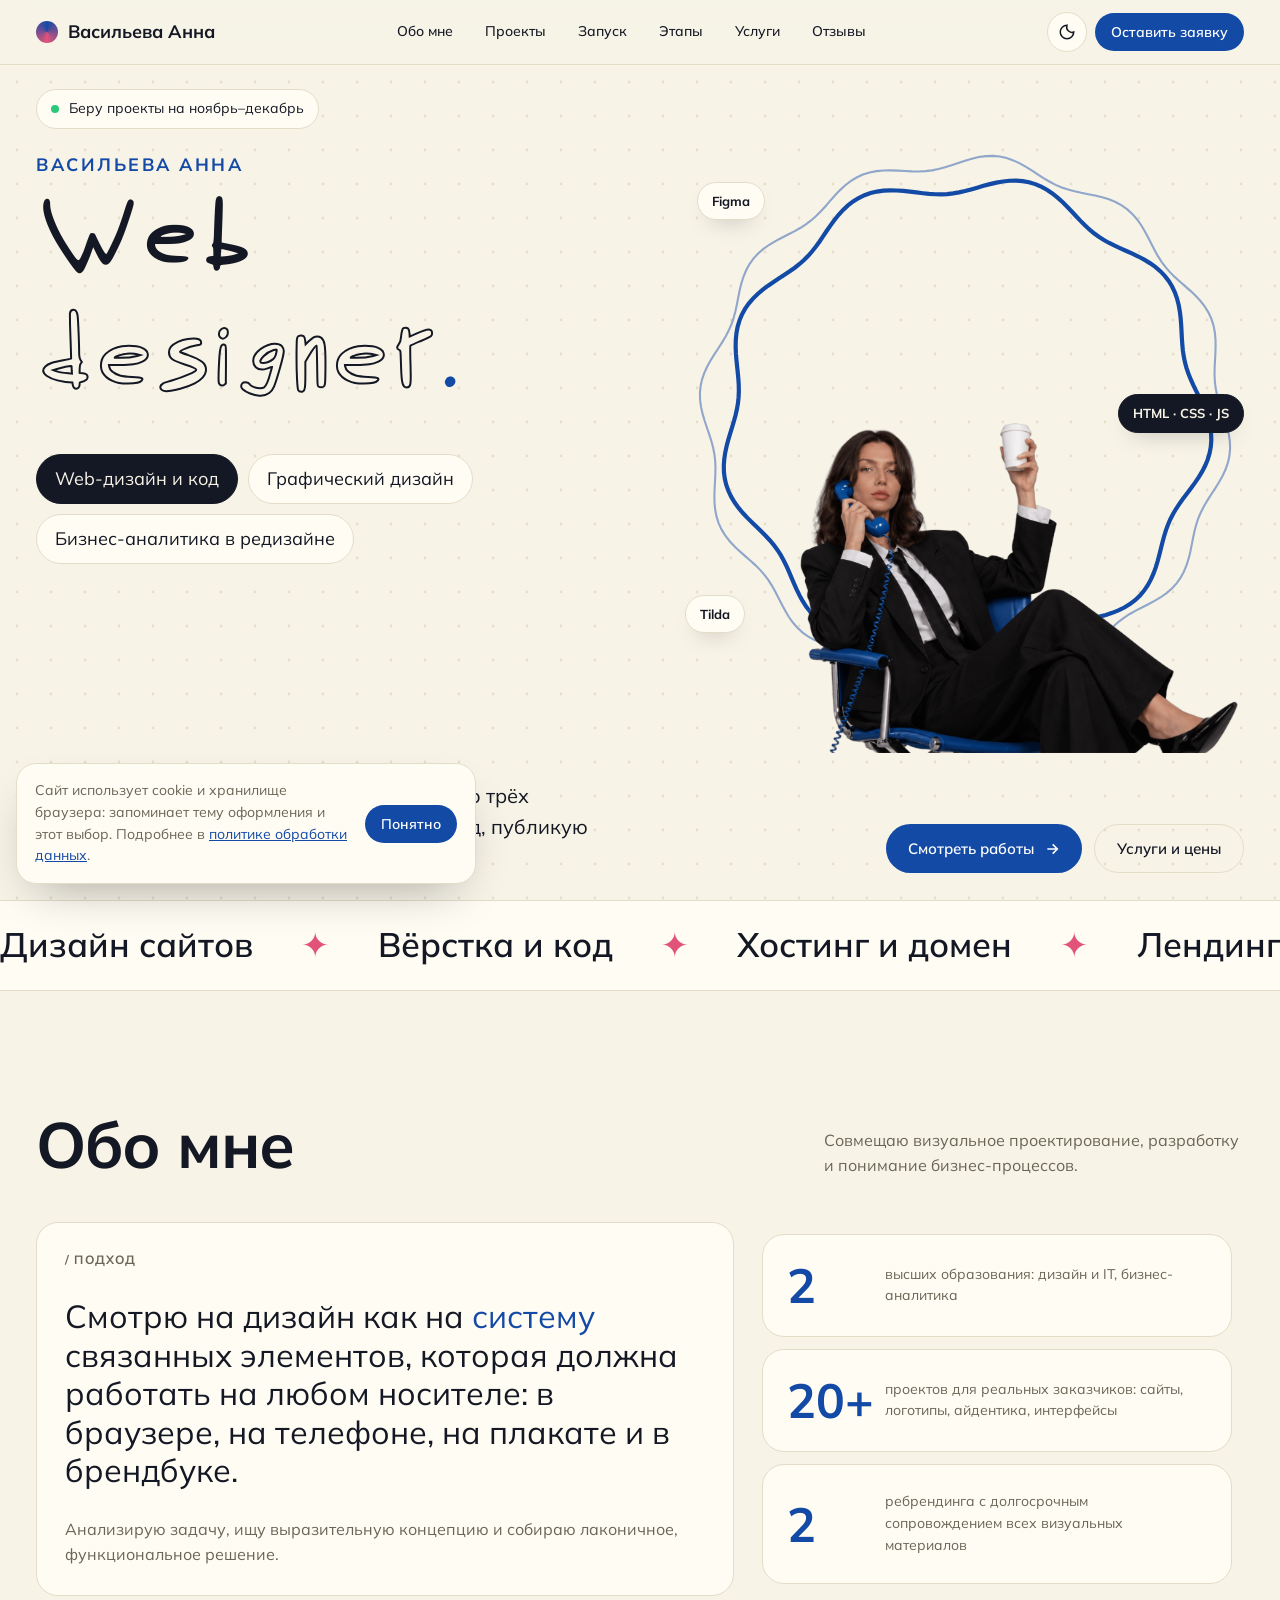
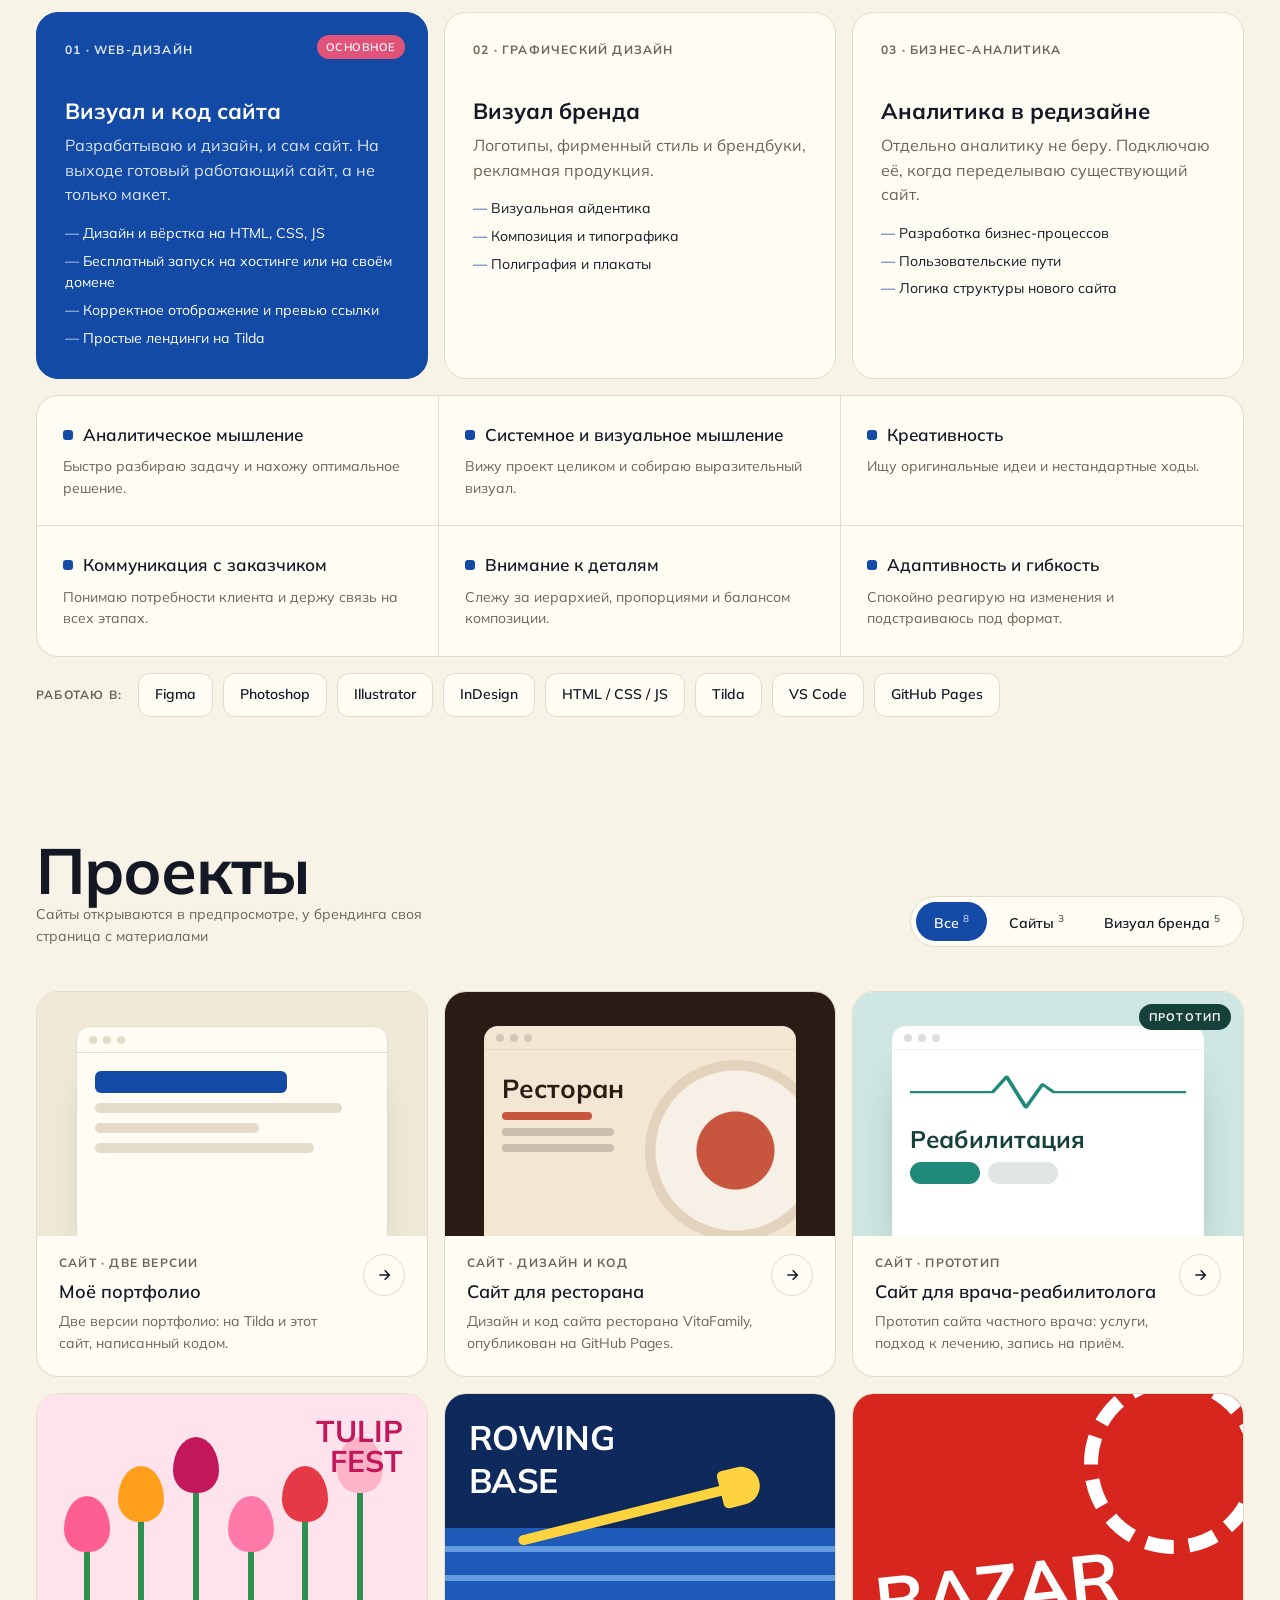
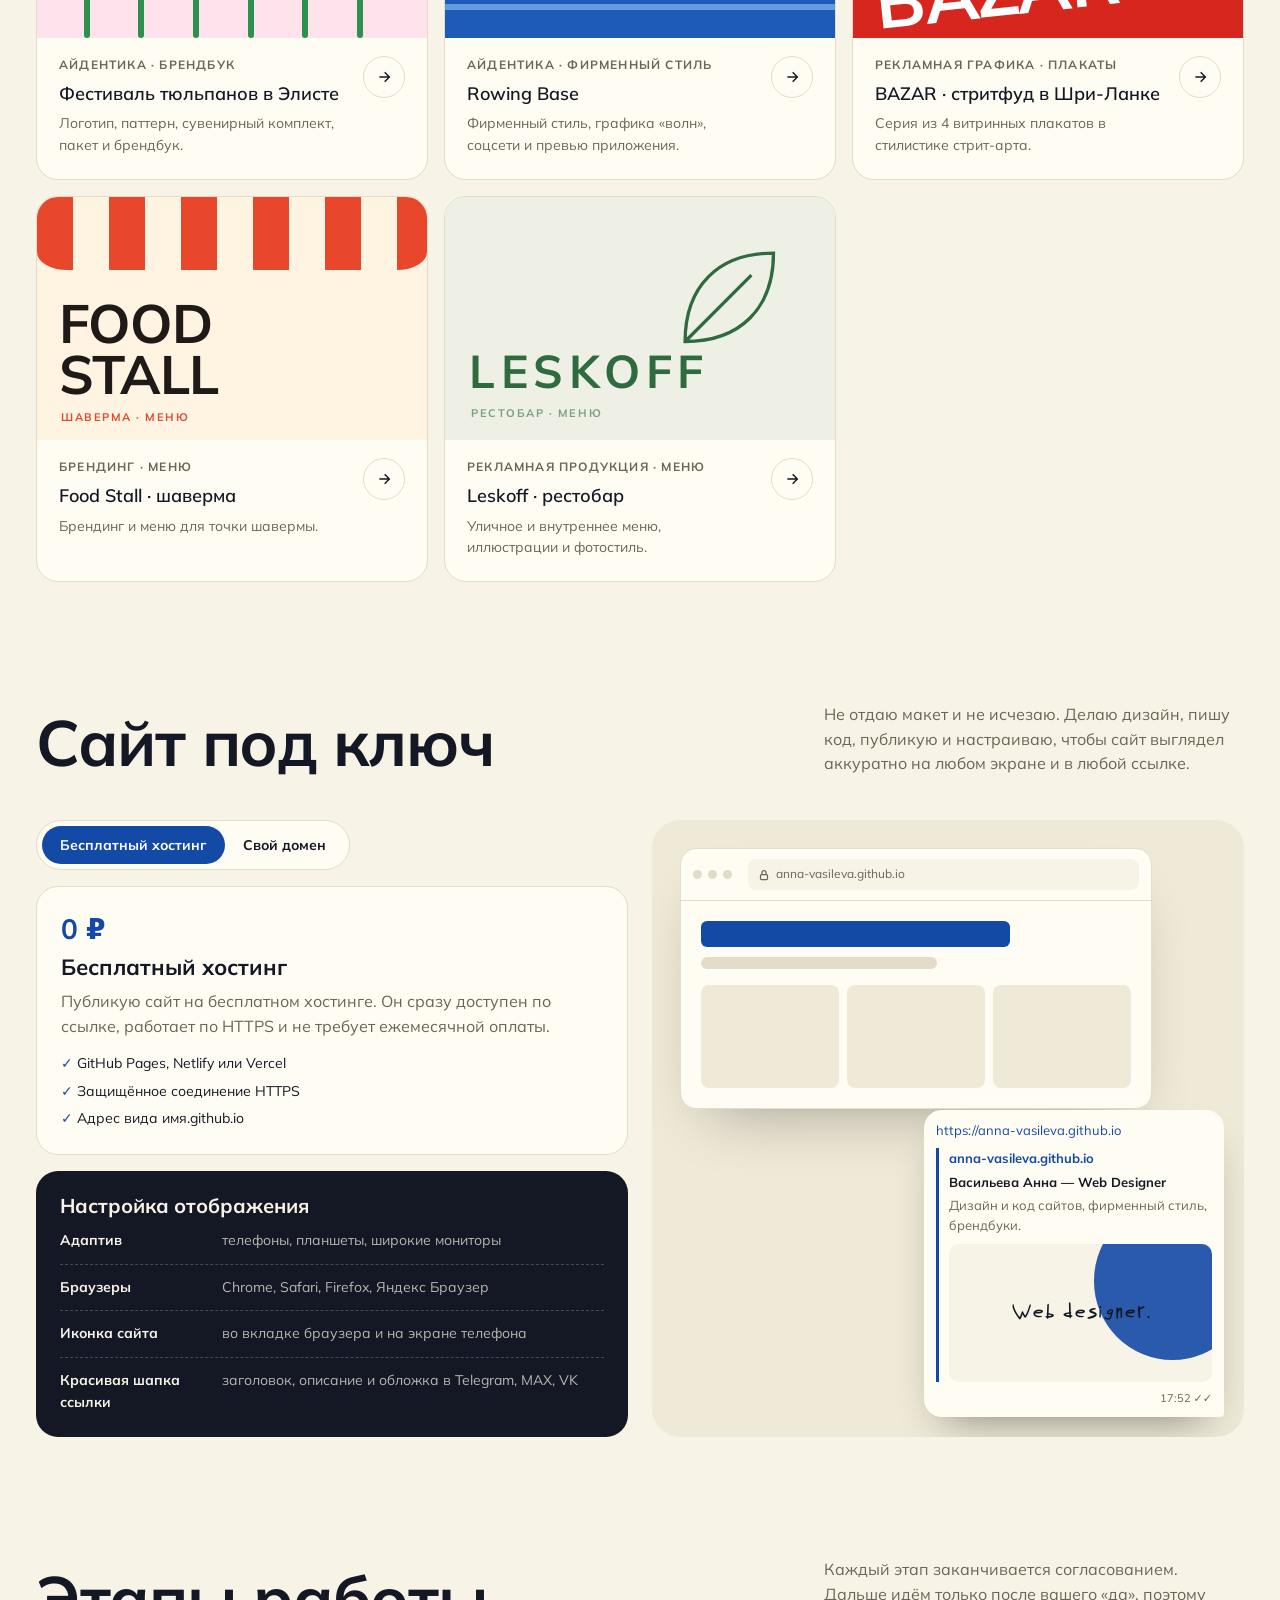
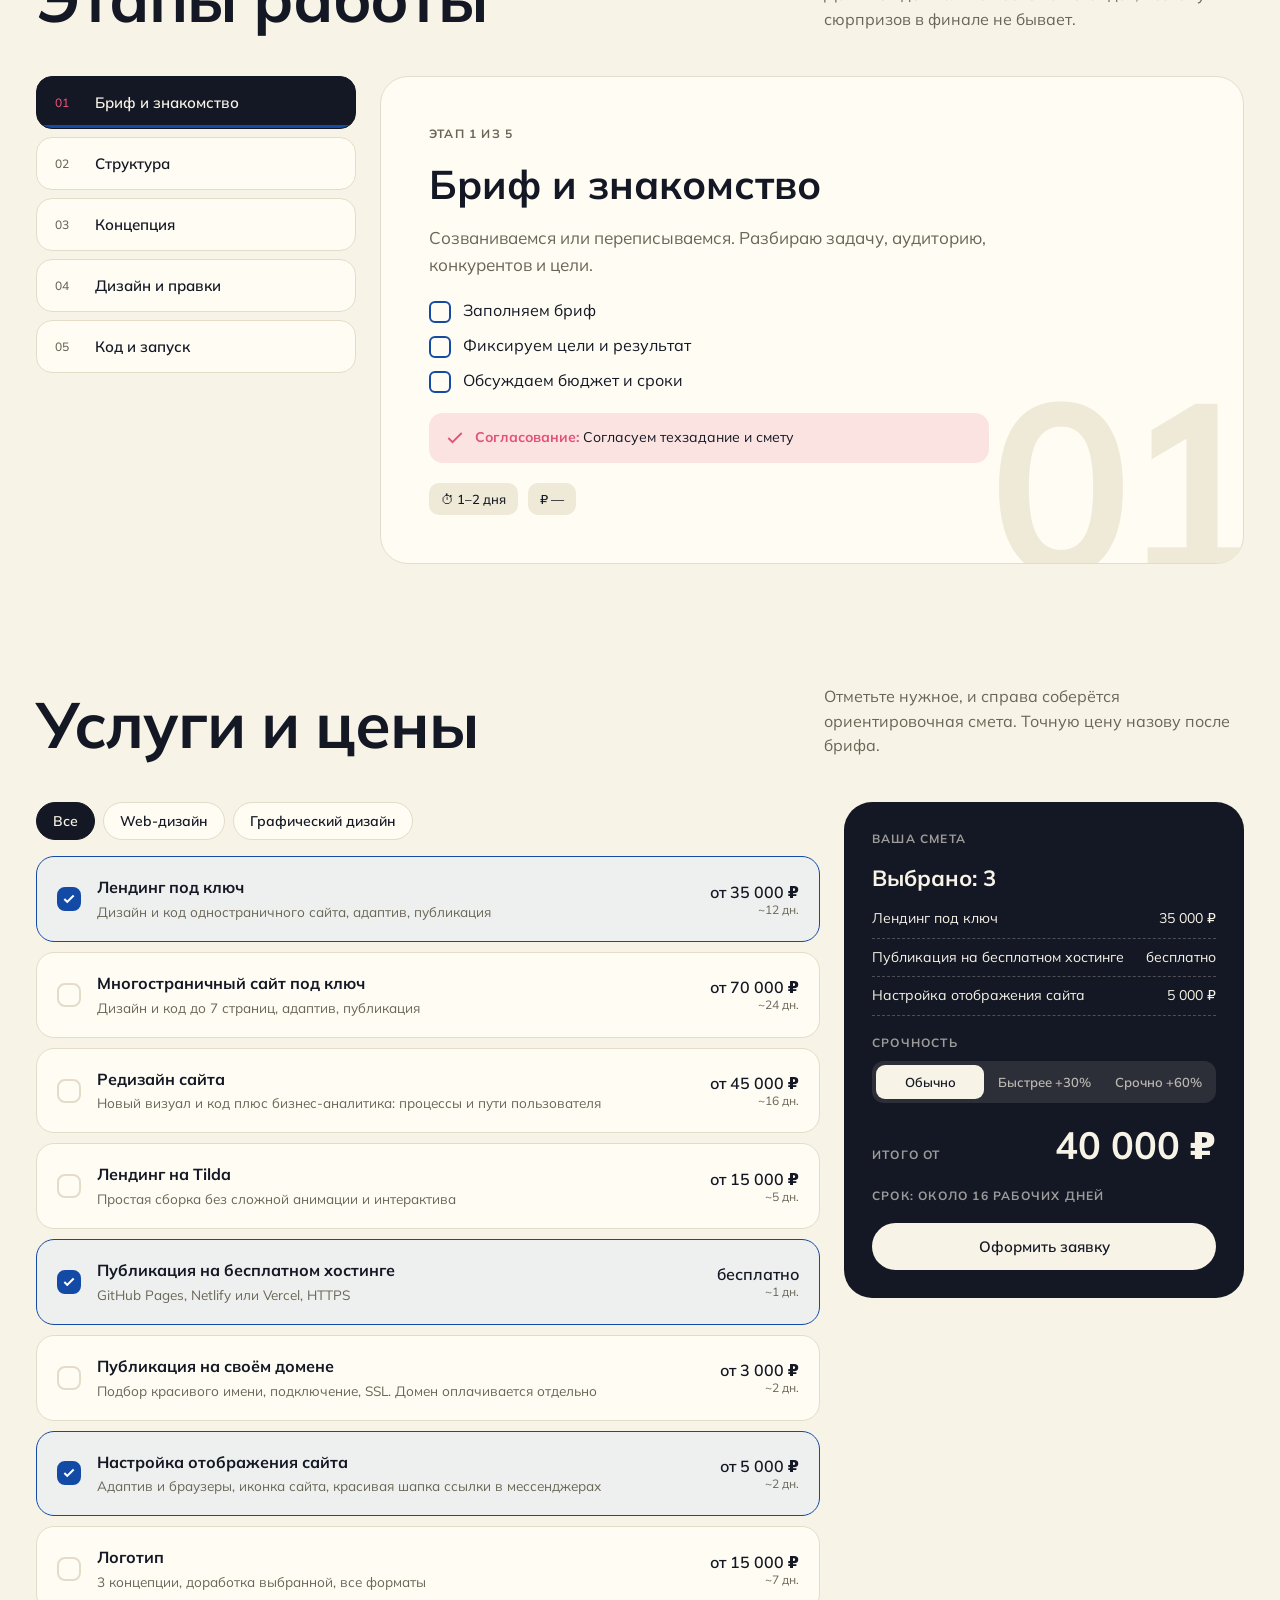
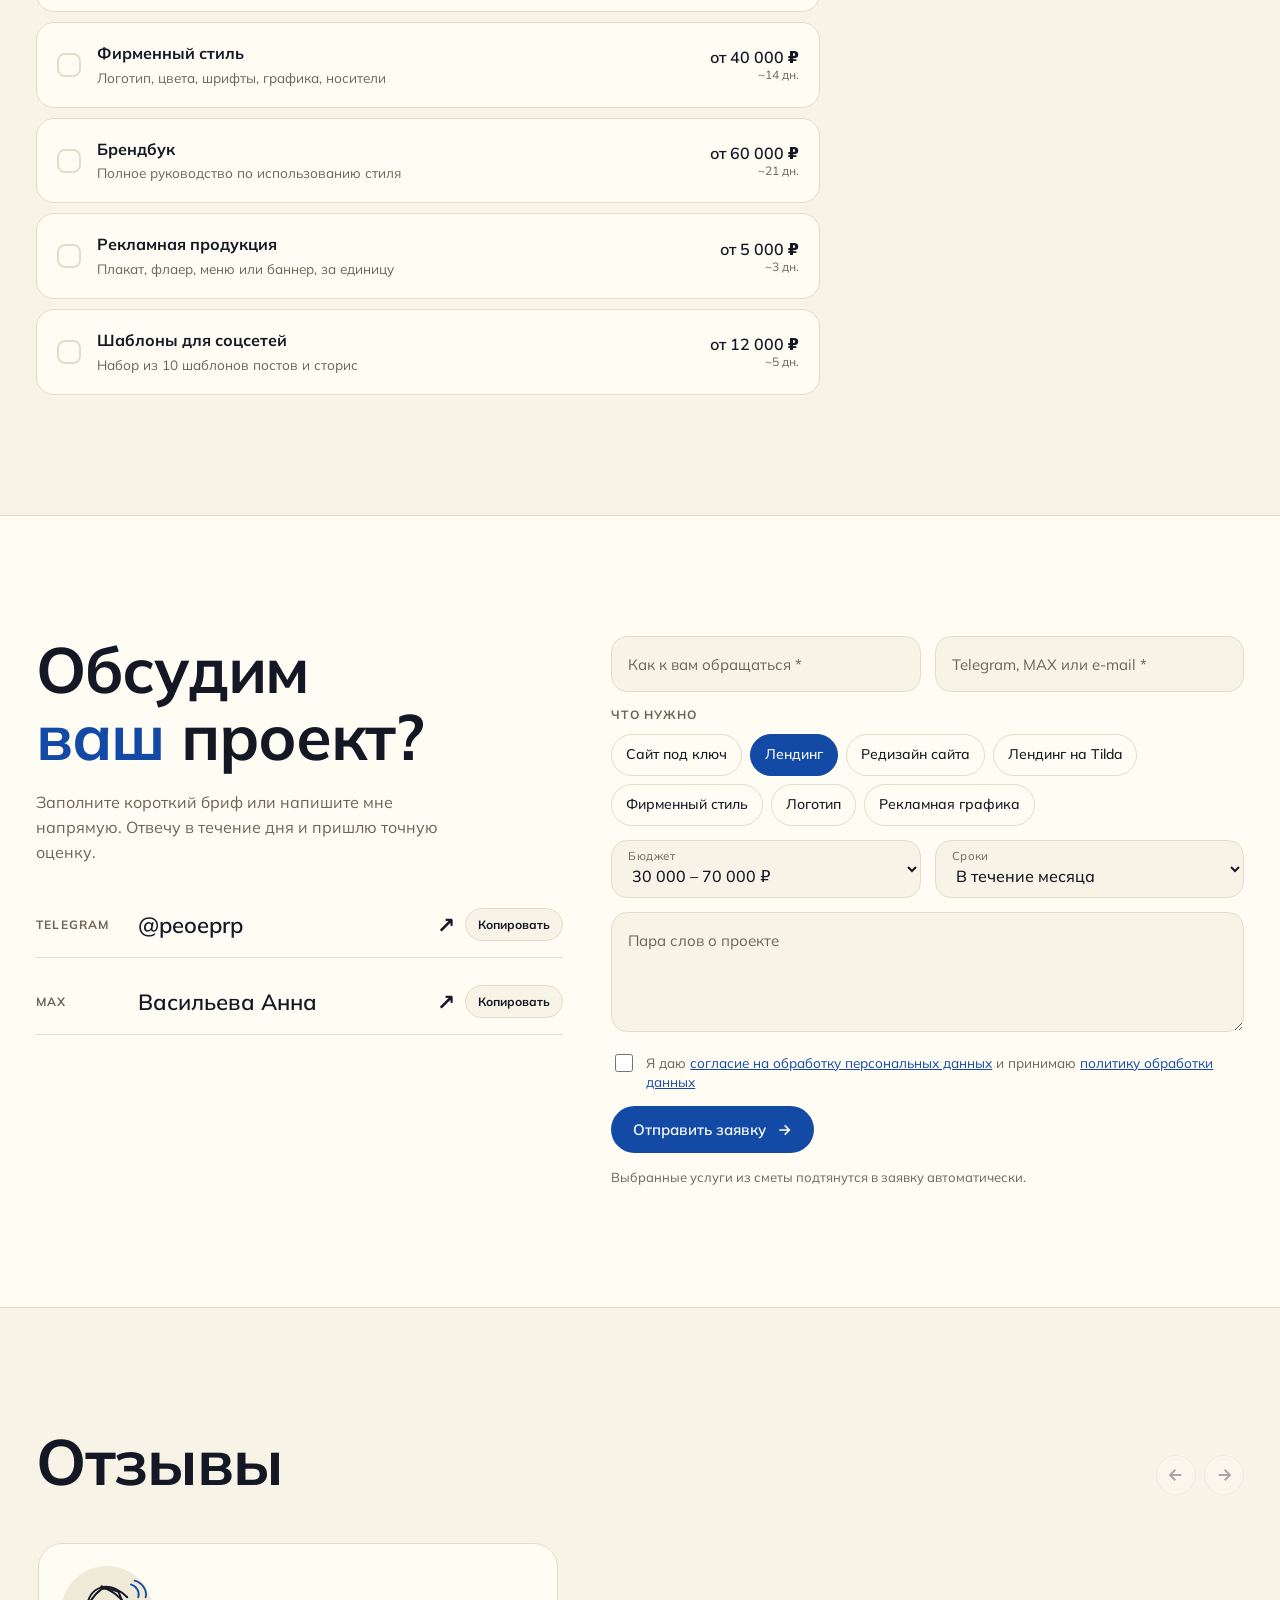
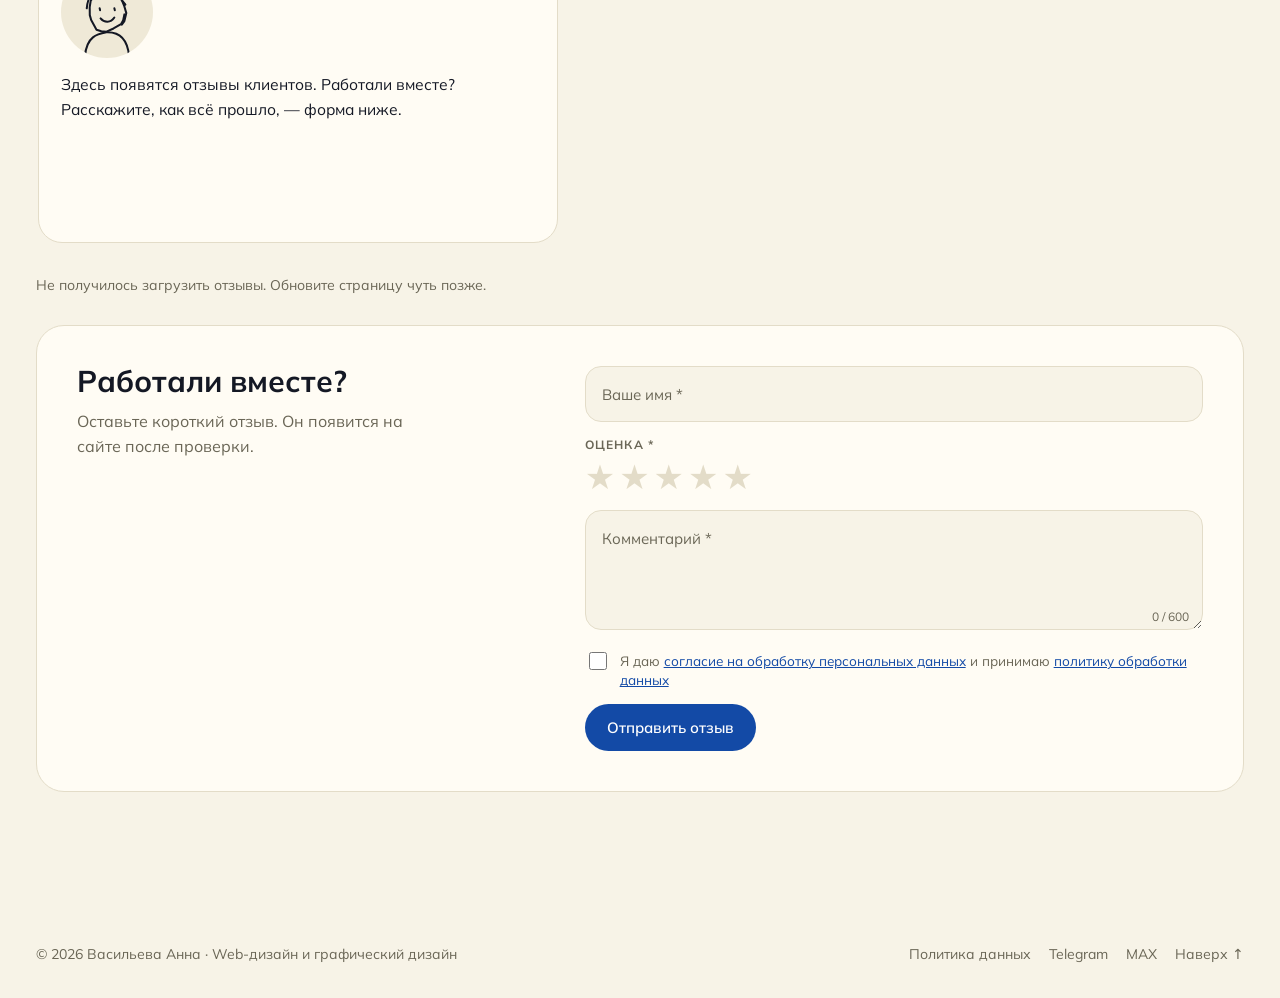
==== commit 5850a003: "Add files via upload" ====
--- a/index.html
+++ b/index.html
@@ -11,7 +11,10 @@
   <meta property="og:description" content="Дизайн и код сайтов, фирменный стиль, брендбуки.">
   <meta property="og:image" content="img/og-cover.jpg">
   <link rel="icon" href="img/favicon.svg" type="image/svg+xml">
-  <link rel="preload" href="fonts/mulish-cyrillic-wght-normal.woff2" as="font" type="font/woff2" crossorigin>
+  <link rel="preconnect" href="https://fonts.googleapis.com">
+  <link rel="preconnect" href="https://fonts.gstatic.com" crossorigin>
+  <!-- запасной шрифт, похожий на Century Gothic, с кириллицей -->
+  <link rel="stylesheet" href="https://fonts.googleapis.com/css2?family=Didact+Gothic&display=swap">
   <link rel="stylesheet" href="css/styles.css">
 <script>try{var t=localStorage.getItem("theme");if(t)document.documentElement.dataset.theme=t}catch(e){}</script>
 </head>
@@ -93,7 +96,7 @@
     </div>
 
     <div class="hero-grid">
-      <p>Делаю сайты целиком: придумываю визуал, пишу код и запускаю. Опубликую бесплатно на хостинге или на красивом собственном домене и настрою всё так, чтобы сайт корректно открывался везде, а ссылка на него выглядела аккуратно.</p>
+      <p>Делаю сайты целиком: один дизайнер вместо трёх специалистов: придумываю визуал, пишу код, публикую сайт и настраиваю его до мелочей.</p>
       <div class="hero-cta">
         <a href="#projects" class="btn magnet">Смотреть работы
           <svg width="16" height="16" viewBox="0 0 24 24" fill="none" stroke="currentColor" stroke-width="2.4"><path d="M5 12h14M13 5l7 7-7 7"/></svg></a>
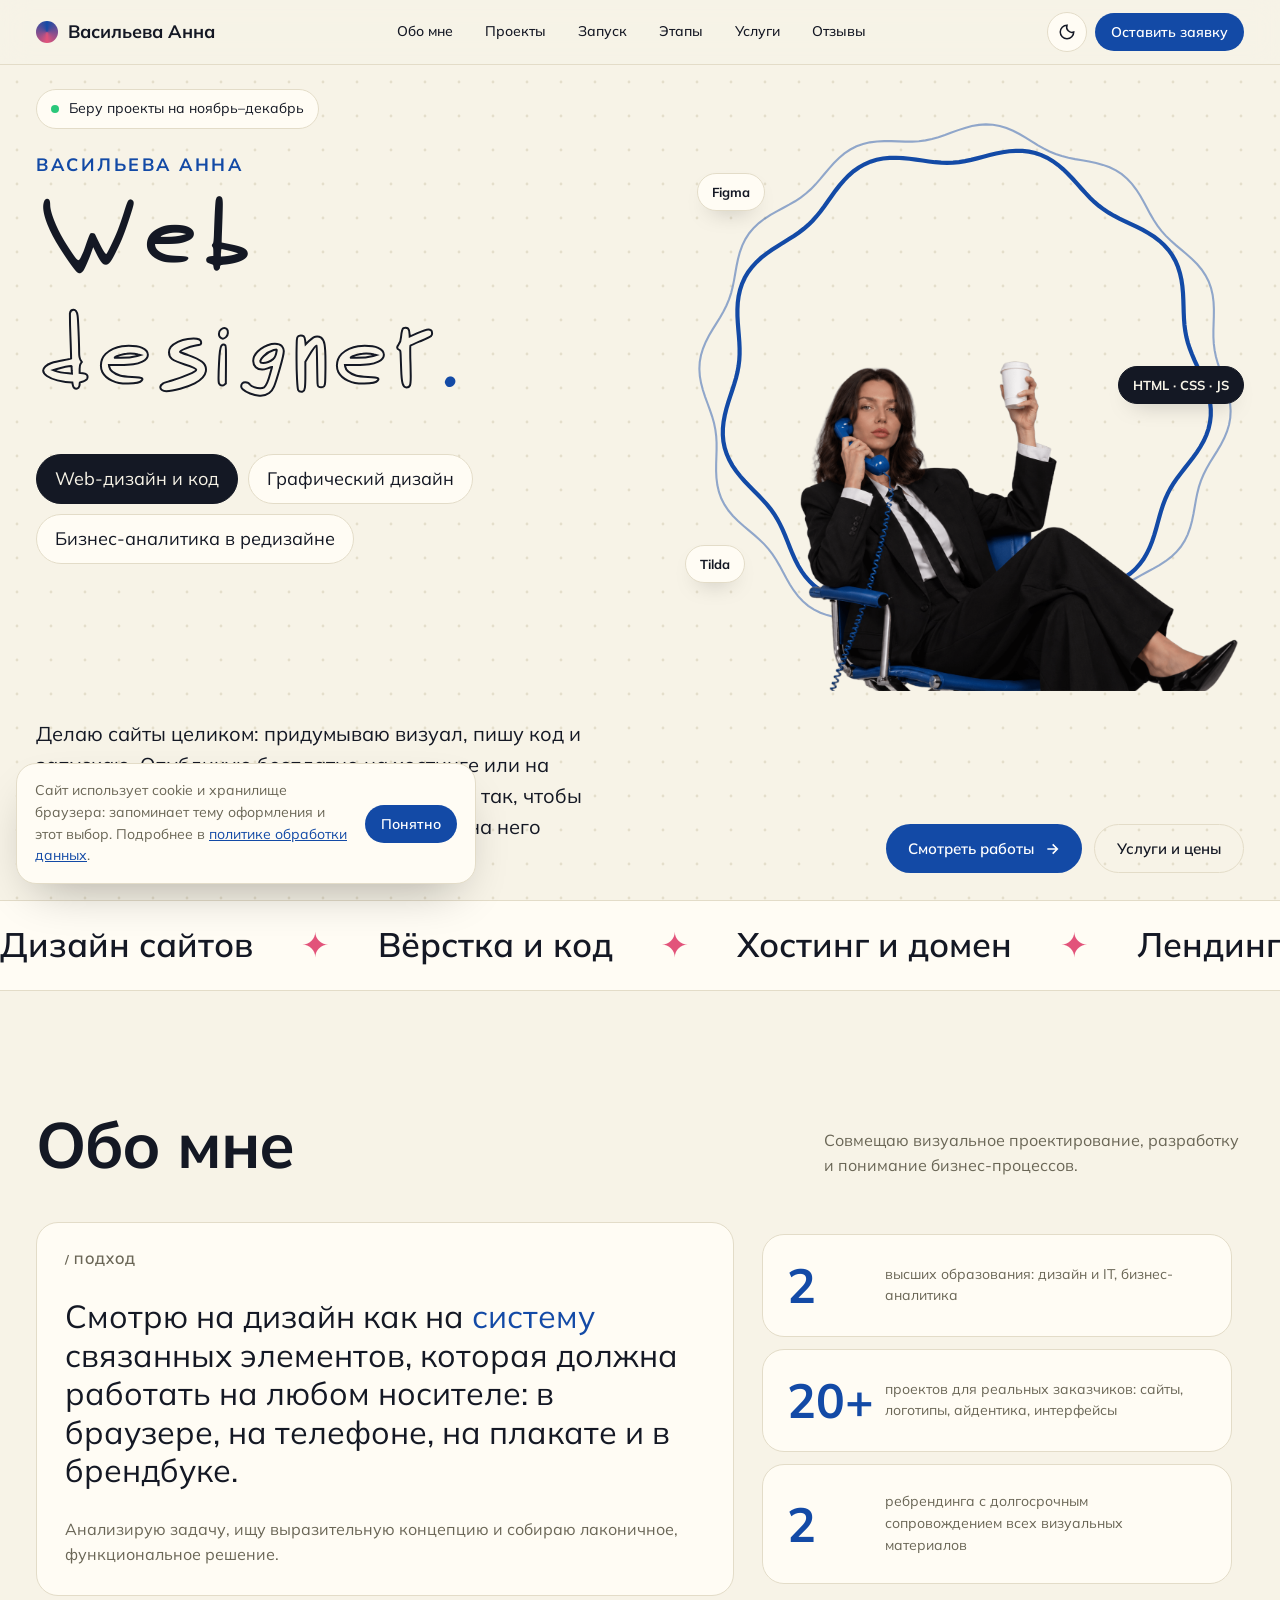
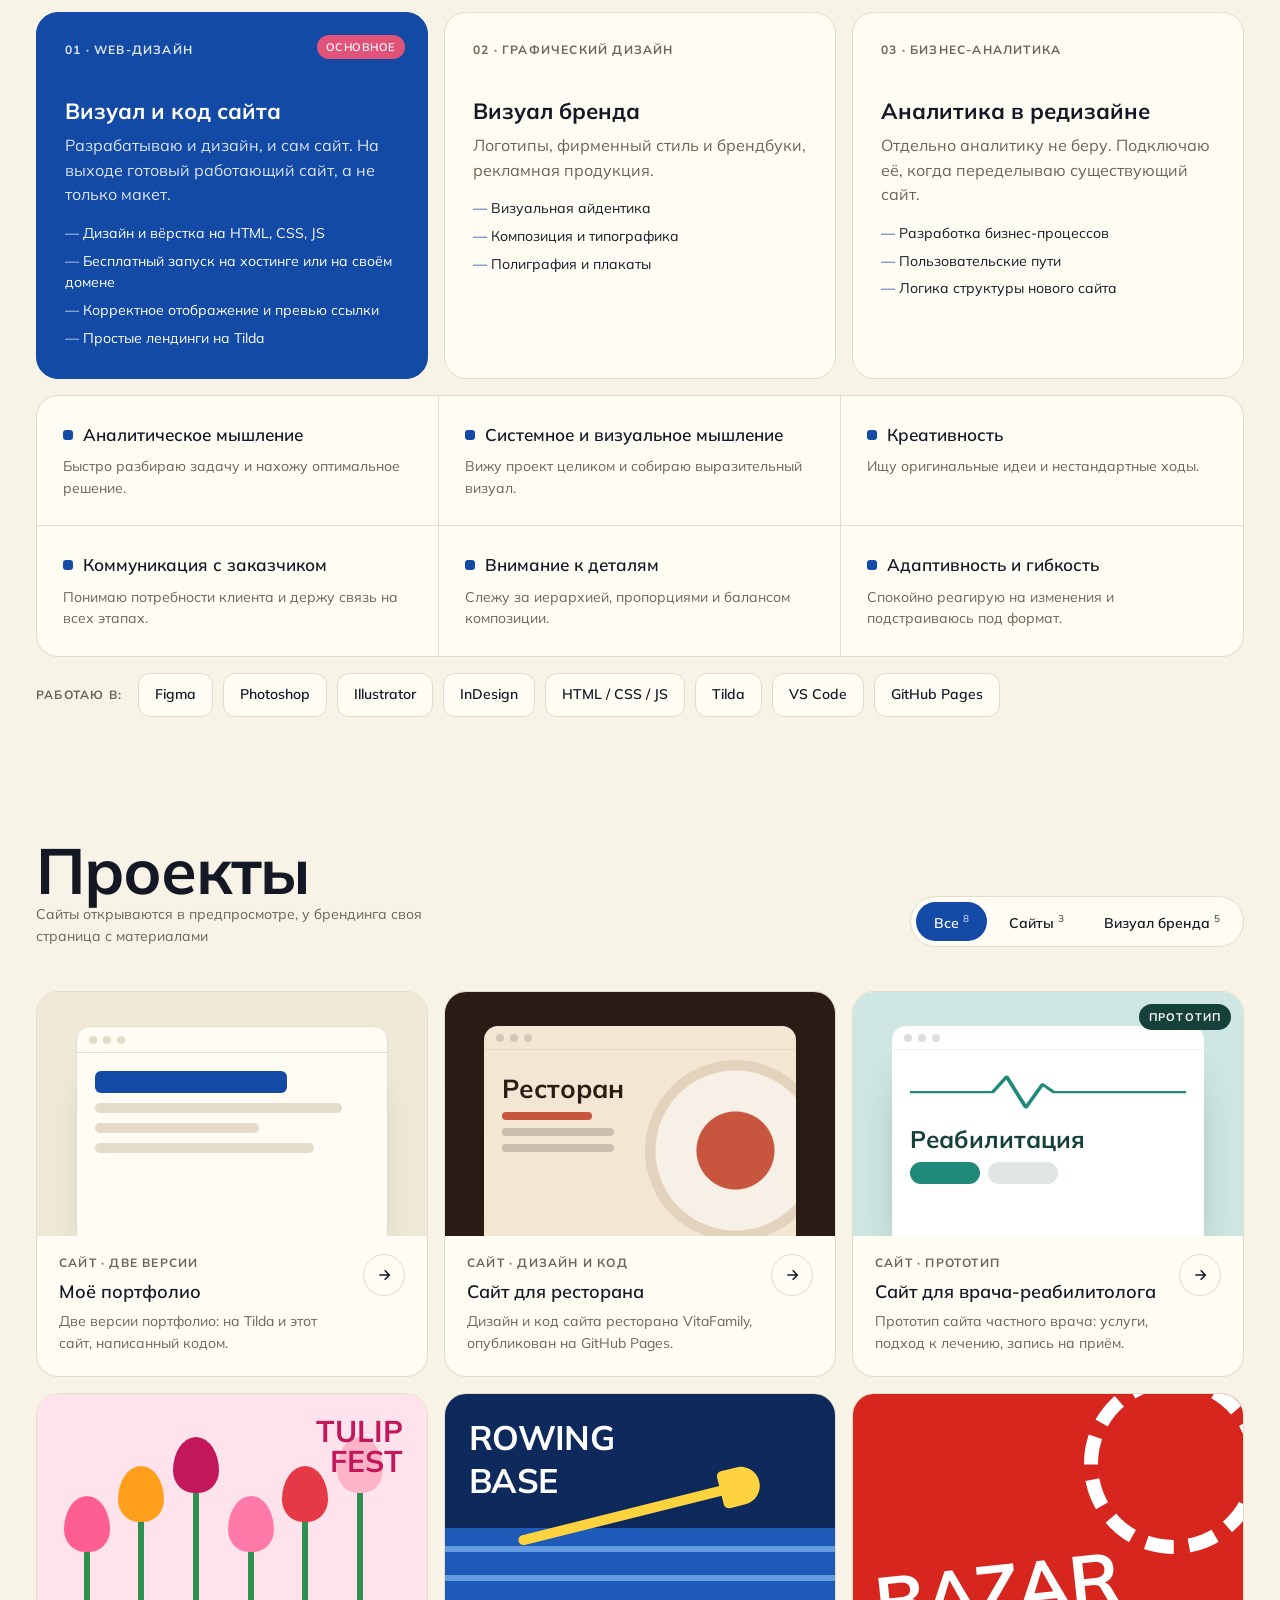
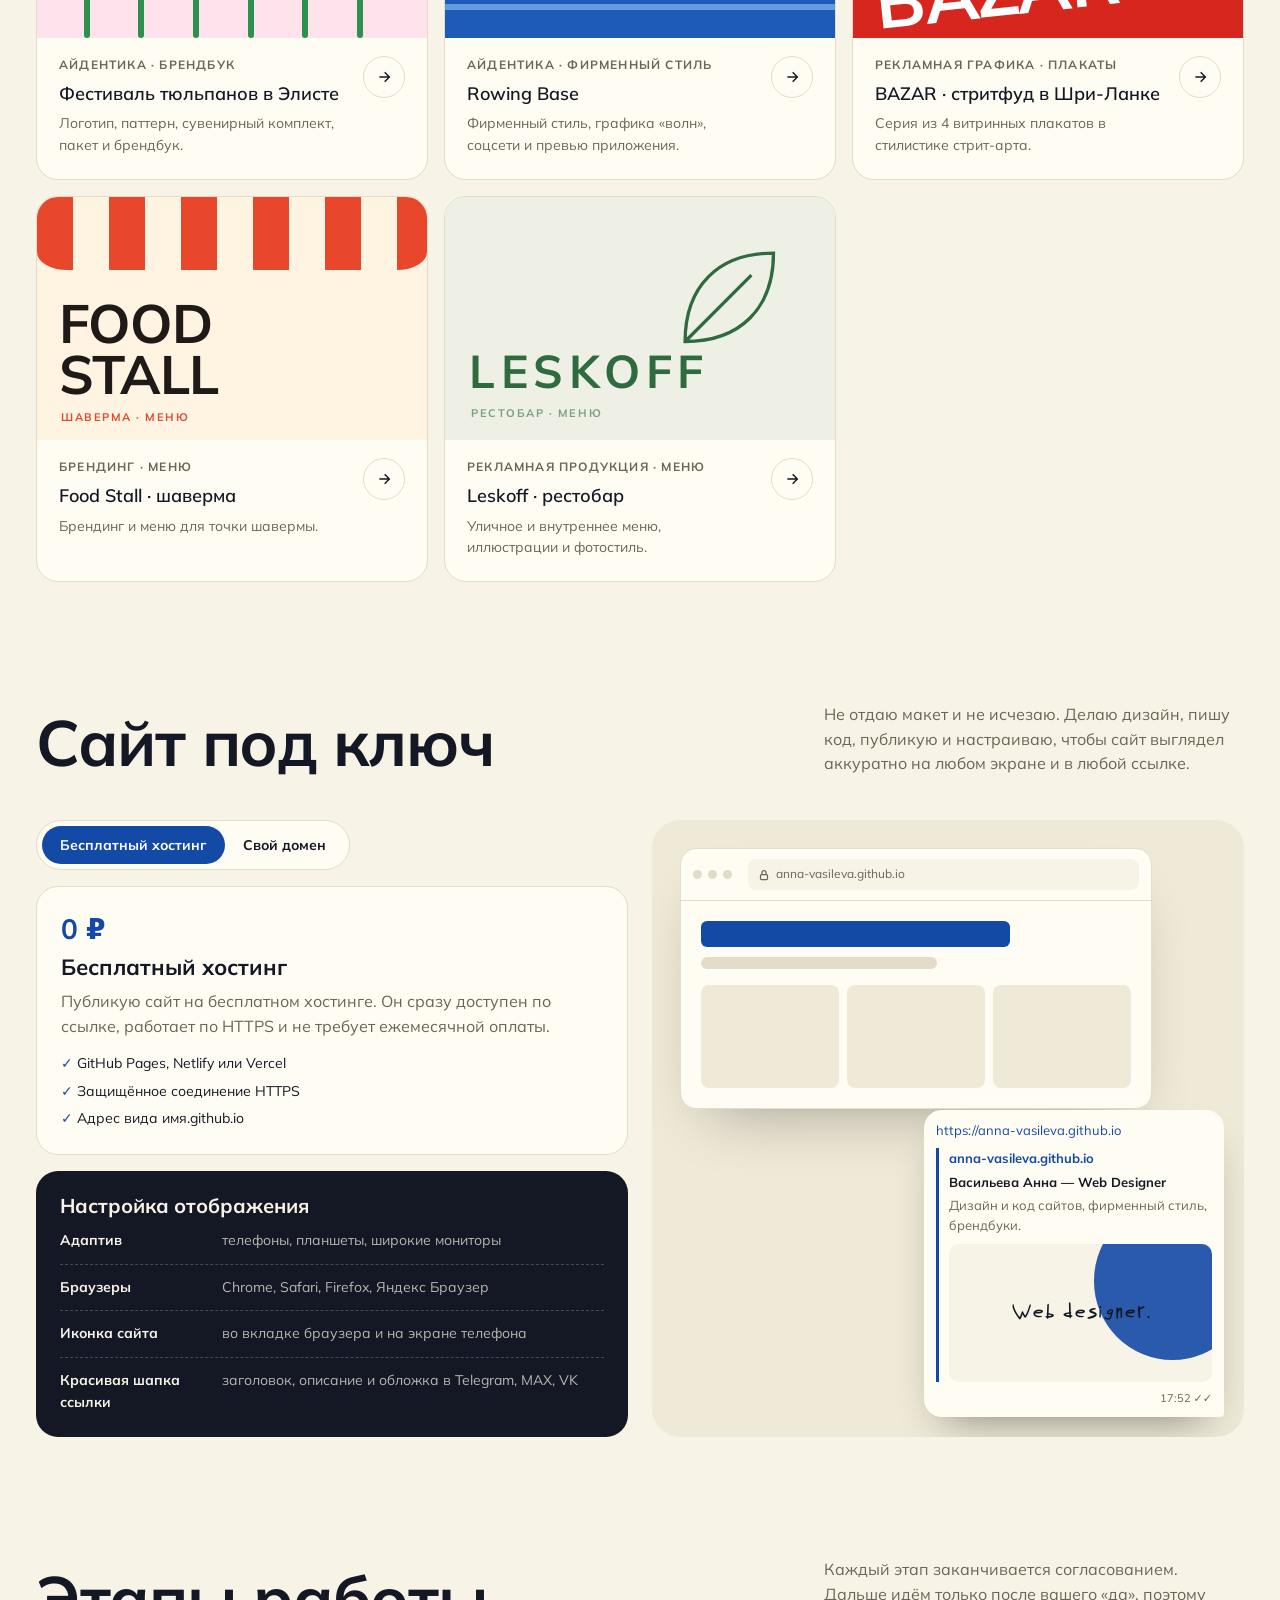
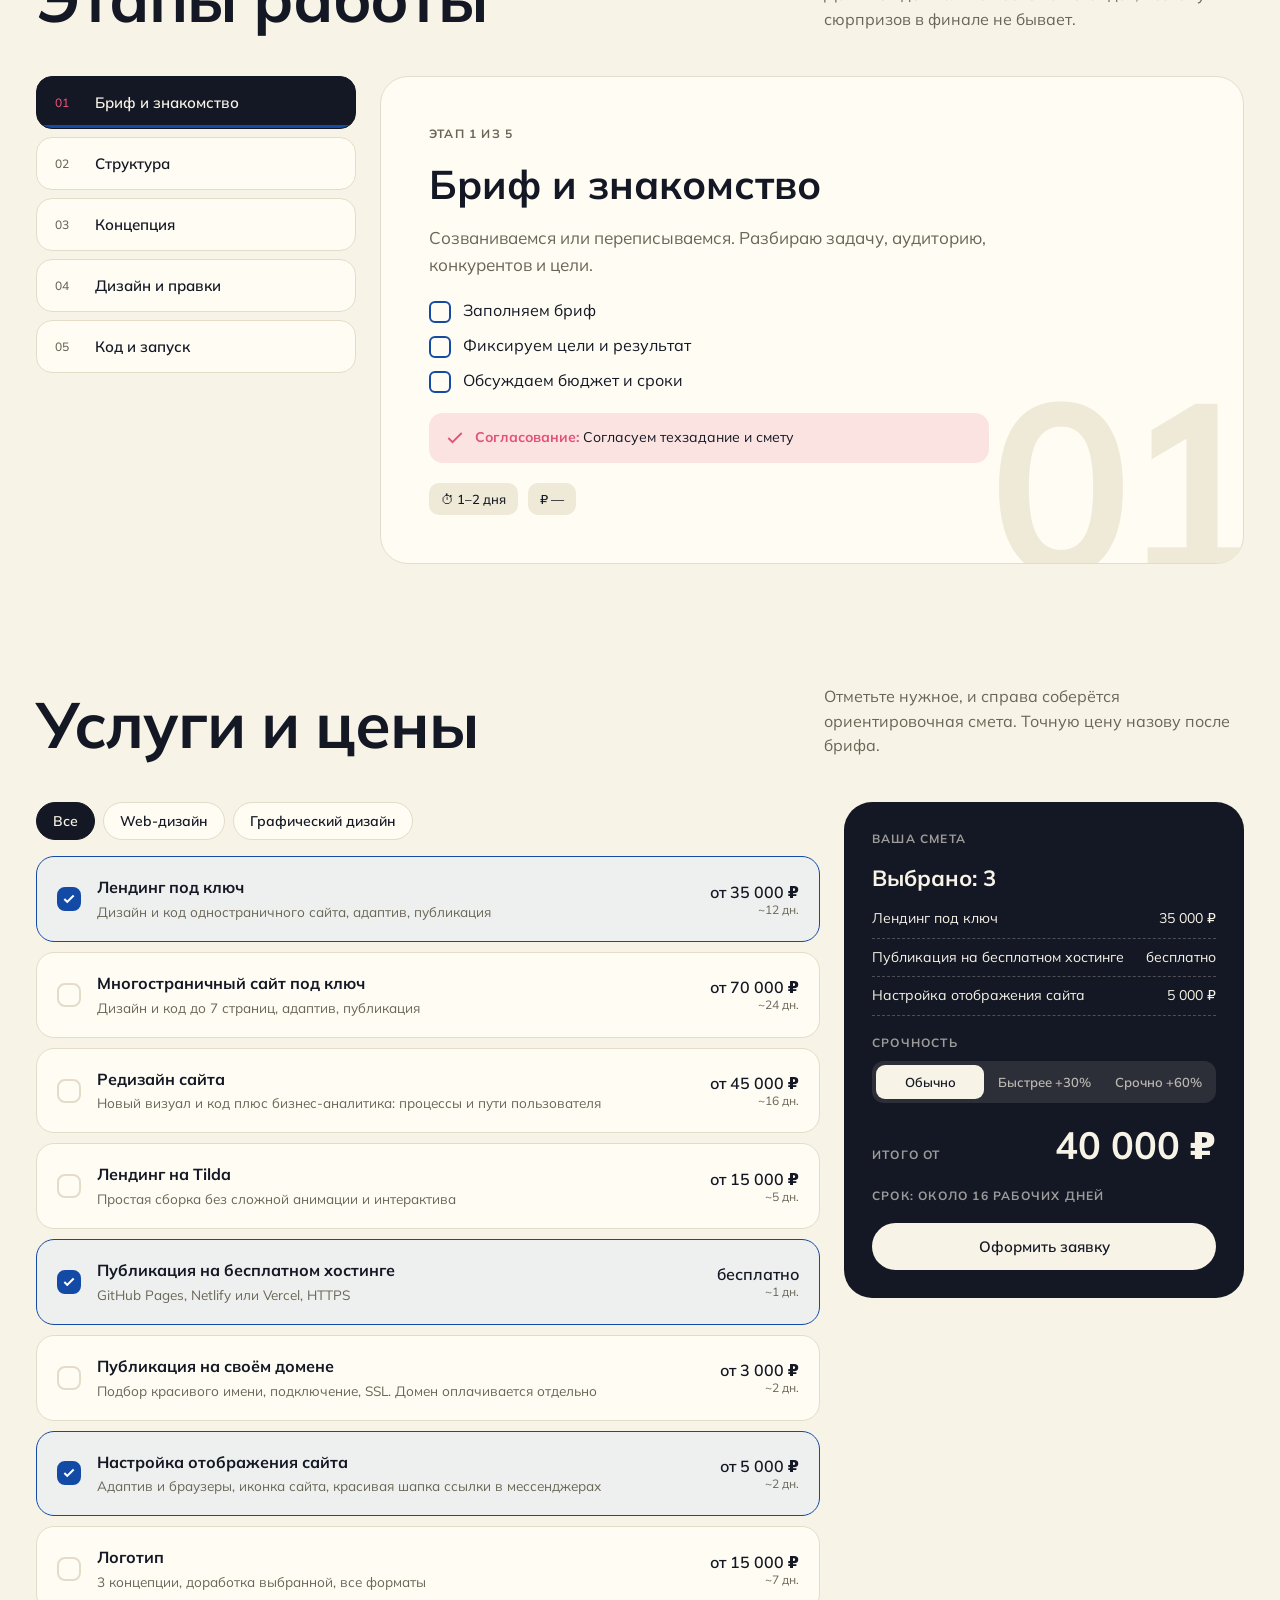
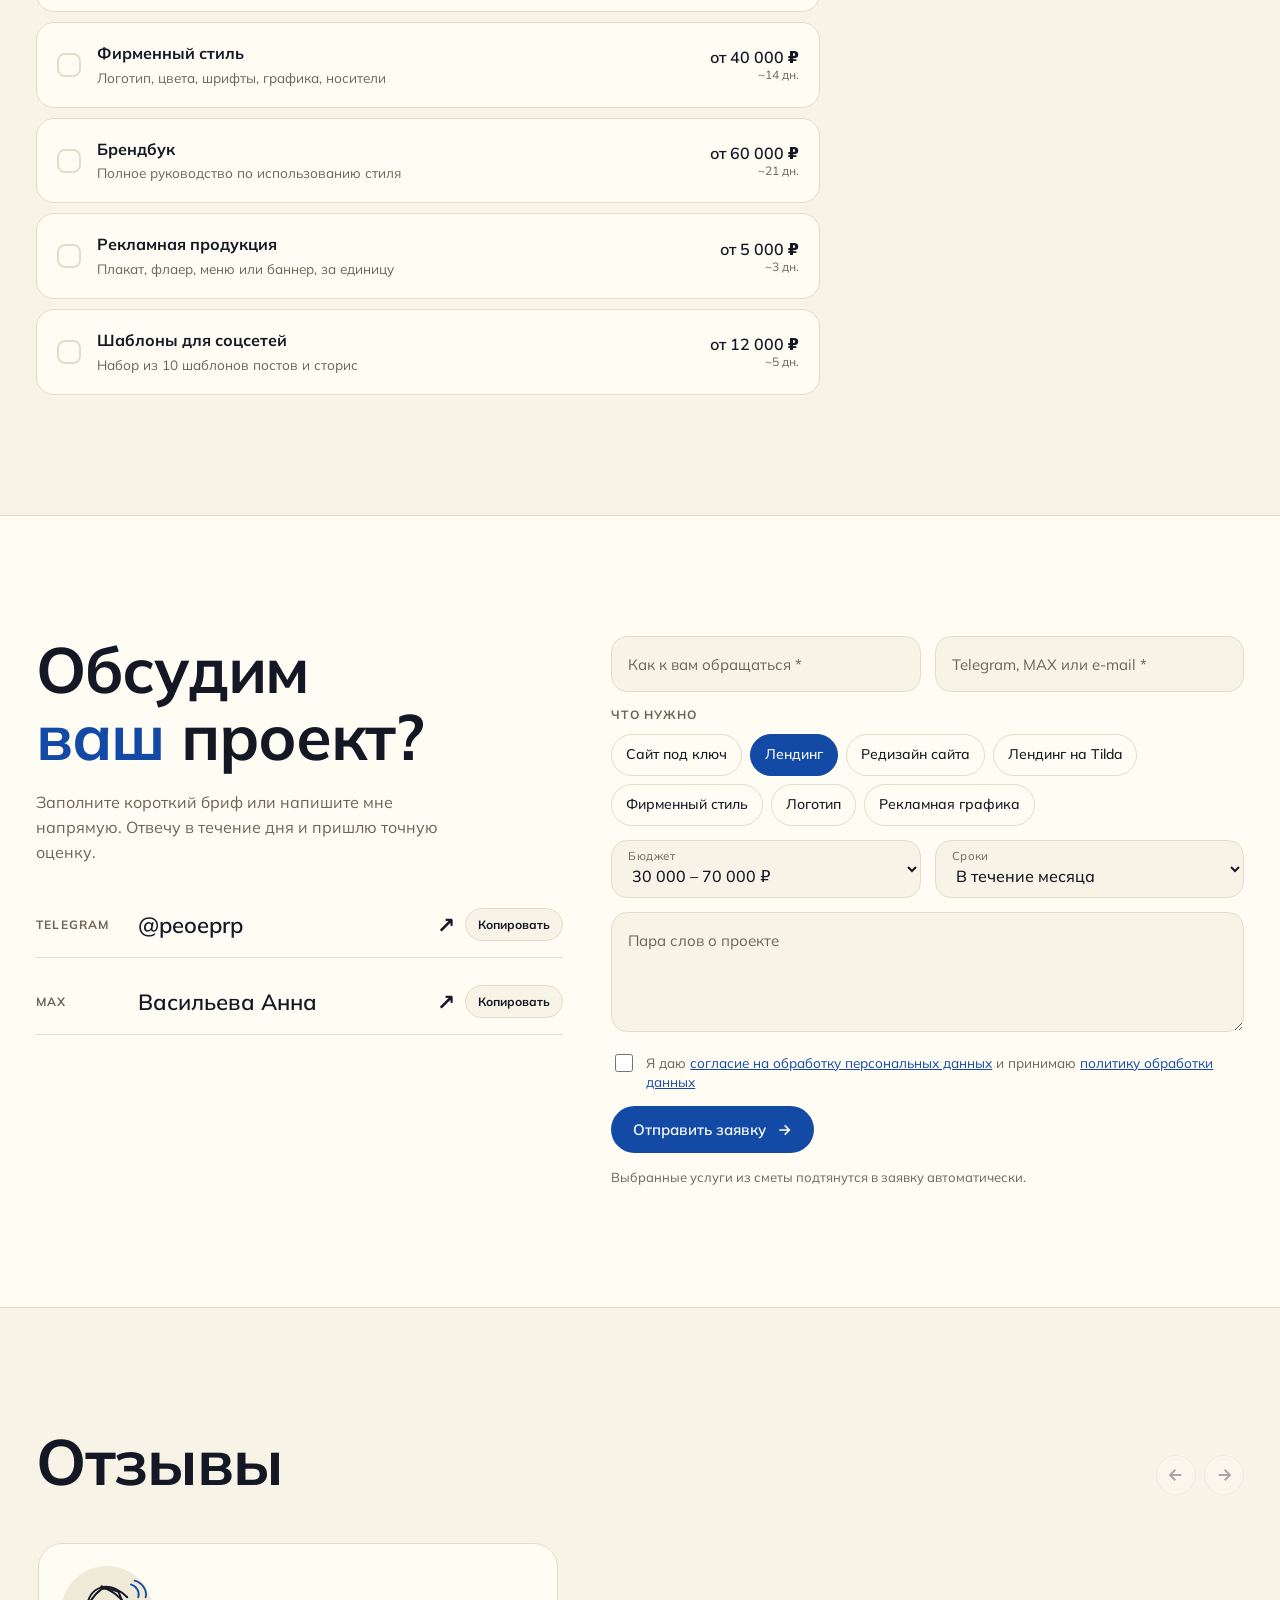
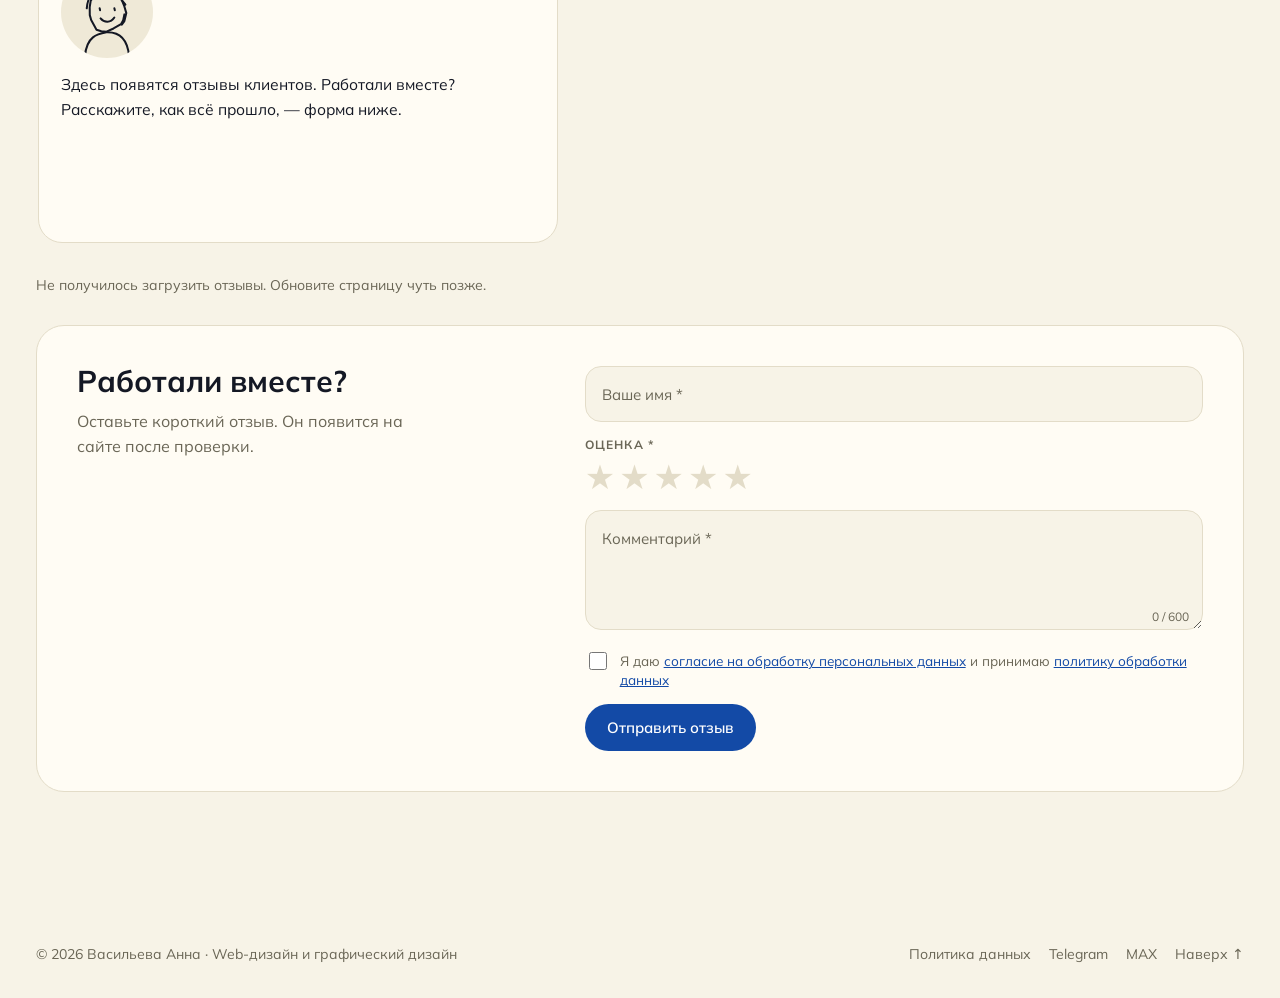
==== commit 56985e93: "Add files via upload" ====
--- a/index.html
+++ b/index.html
@@ -9,12 +9,16 @@
   <!-- превью ссылки в мессенджерах и соцсетях -->
   <meta property="og:title" content="Васильева Анна — Web Designer">
   <meta property="og:description" content="Дизайн и код сайтов, фирменный стиль, брендбуки.">
-  <meta property="og:image" content="img/og-cover.jpg">
+  <meta property="og:type" content="website">
+  <meta property="og:url" content="https://peoeprp-designer.ru/">
+  <meta property="og:site_name" content="Васильева Анна">
+  <meta property="og:image" content="https://peoeprp-designer.ru/img/og-cover.jpg">
+  <meta property="og:image:width" content="1200">
+  <meta property="og:image:height" content="630">
+  <meta name="twitter:card" content="summary_large_image">
+  <link rel="canonical" href="https://peoeprp-designer.ru/">
   <link rel="icon" href="img/favicon.svg" type="image/svg+xml">
-  <link rel="preconnect" href="https://fonts.googleapis.com">
-  <link rel="preconnect" href="https://fonts.gstatic.com" crossorigin>
-  <!-- запасной шрифт, похожий на Century Gothic, с кириллицей -->
-  <link rel="stylesheet" href="https://fonts.googleapis.com/css2?family=Didact+Gothic&display=swap">
+  <link rel="preload" href="fonts/mulish-cyrillic-wght-normal.woff2" as="font" type="font/woff2" crossorigin>
   <link rel="stylesheet" href="css/styles.css">
 <script>try{var t=localStorage.getItem("theme");if(t)document.documentElement.dataset.theme=t}catch(e){}</script>
 </head>
@@ -96,7 +100,7 @@
     </div>
 
     <div class="hero-grid">
-      <p>Делаю сайты целиком: один дизайнер вместо трёх специалистов: придумываю визуал, пишу код, публикую сайт и настраиваю его до мелочей.</p>
+      <p>Делаю сайты целиком: придумываю визуал, пишу код и запускаю. Опубликую бесплатно на хостинге или на красивом собственном домене и настрою всё так, чтобы сайт корректно открывался везде, а ссылка на него выглядела аккуратно.</p>
       <div class="hero-cta">
         <a href="#projects" class="btn magnet">Смотреть работы
           <svg width="16" height="16" viewBox="0 0 24 24" fill="none" stroke="currentColor" stroke-width="2.4"><path d="M5 12h14M13 5l7 7-7 7"/></svg></a>
@@ -214,14 +218,14 @@
       </div>
       <div class="launch-r" aria-hidden="true">
         <div class="browser">
-          <div class="browser-bar"><i></i><i></i><i></i><span class="url"><svg width="12" height="12" viewBox="0 0 24 24" fill="none" stroke="currentColor" stroke-width="2.5"><rect x="5" y="11" width="14" height="10" rx="2"/><path d="M8 11V7a4 4 0 0 1 8 0v4"/></svg><span id="urlText">anna-vasileva.github.io</span></span></div>
+          <div class="browser-bar"><i></i><i></i><i></i><span class="url"><svg width="12" height="12" viewBox="0 0 24 24" fill="none" stroke="currentColor" stroke-width="2.5"><rect x="5" y="11" width="14" height="10" rx="2"/><path d="M8 11V7a4 4 0 0 1 8 0v4"/></svg><span id="urlText">peoeprp.github.io</span></span></div>
           <div class="browser-body"><b></b><b style="width:55%"></b><div class="bb-row"><span></span><span></span><span></span></div></div>
         </div>
         <div class="chat">
           <div class="msg">
-            <span class="msg-link" id="msgLink">https://anna-vasileva.github.io</span>
+            <span class="msg-link" id="msgLink">https://peoeprp.github.io</span>
             <div class="preview">
-              <span class="pv-site" id="pvSite">anna-vasileva.github.io</span>
+              <span class="pv-site" id="pvSite">peoeprp.github.io</span>
               <b>Васильева Анна — Web Designer</b>
               <span>Дизайн и код сайтов, фирменный стиль, брендбуки.</span>
               <div class="pv-img"><span>Web designer.</span></div>
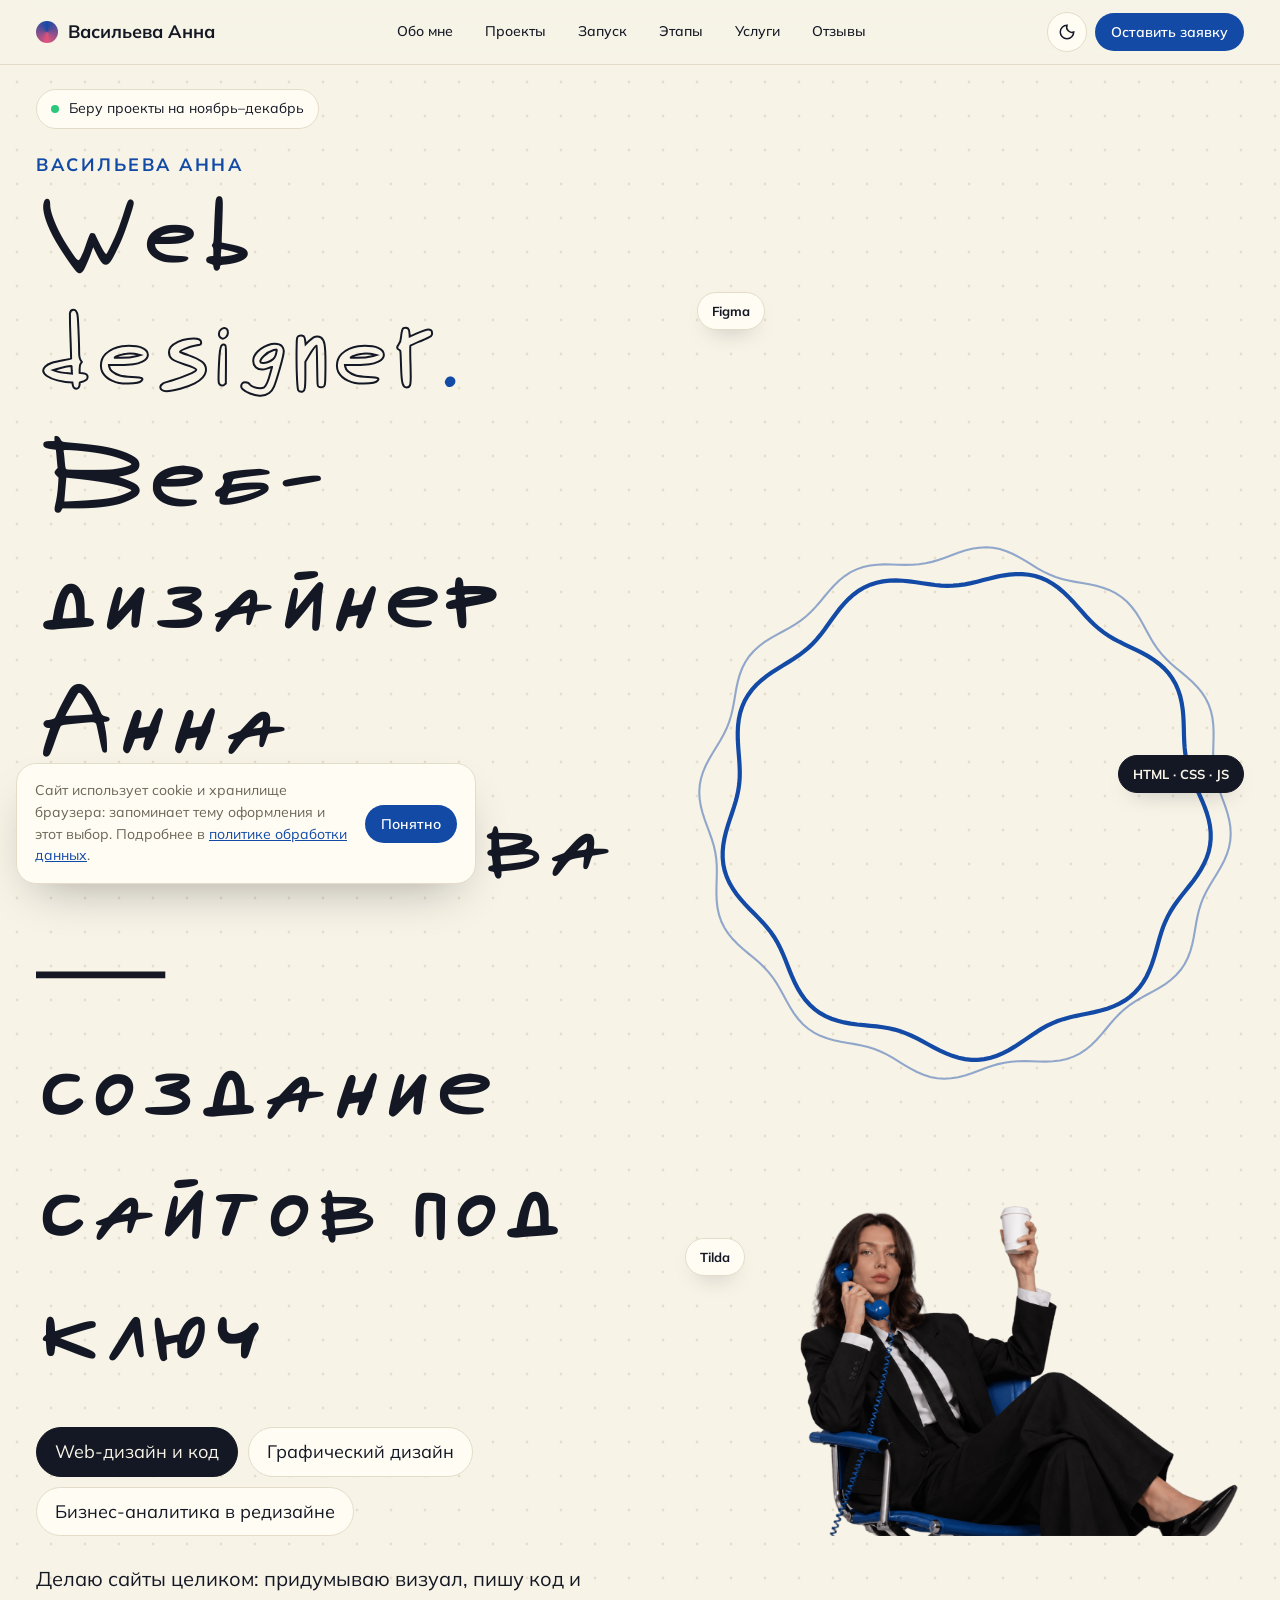
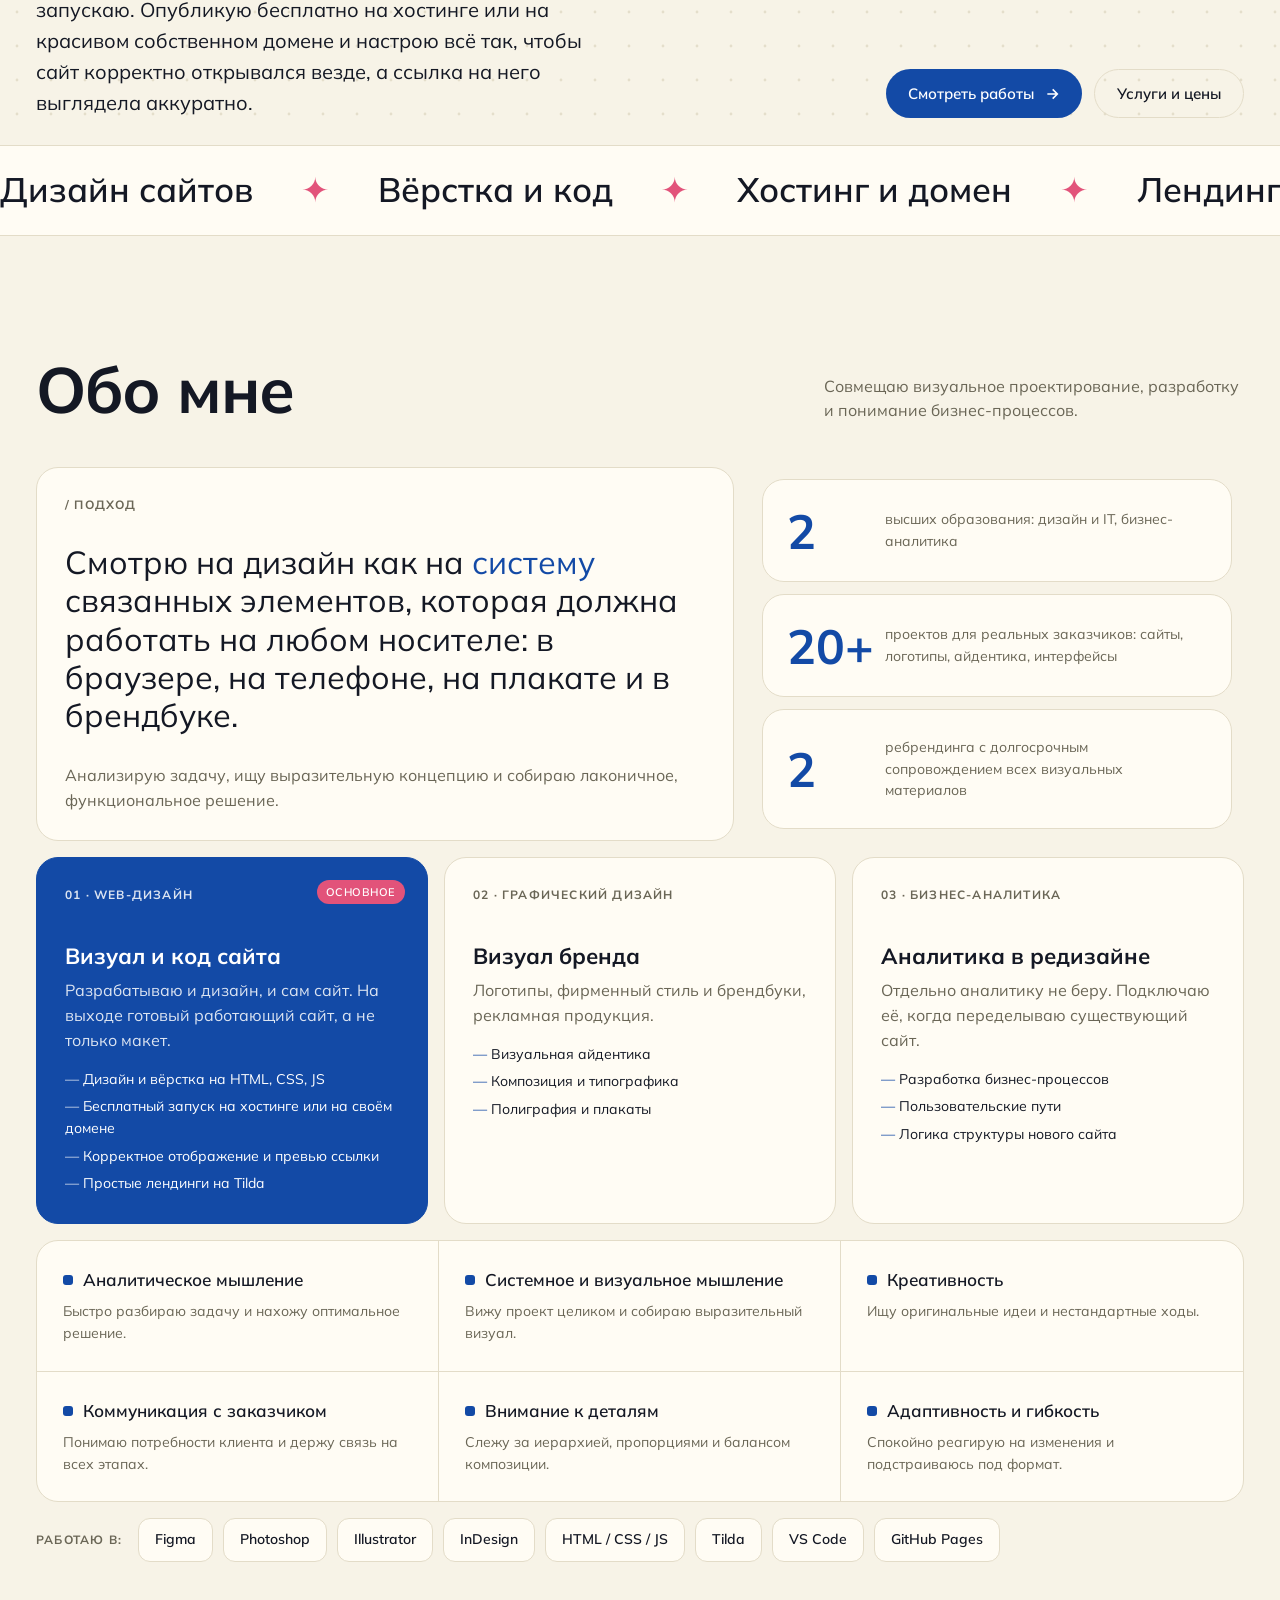
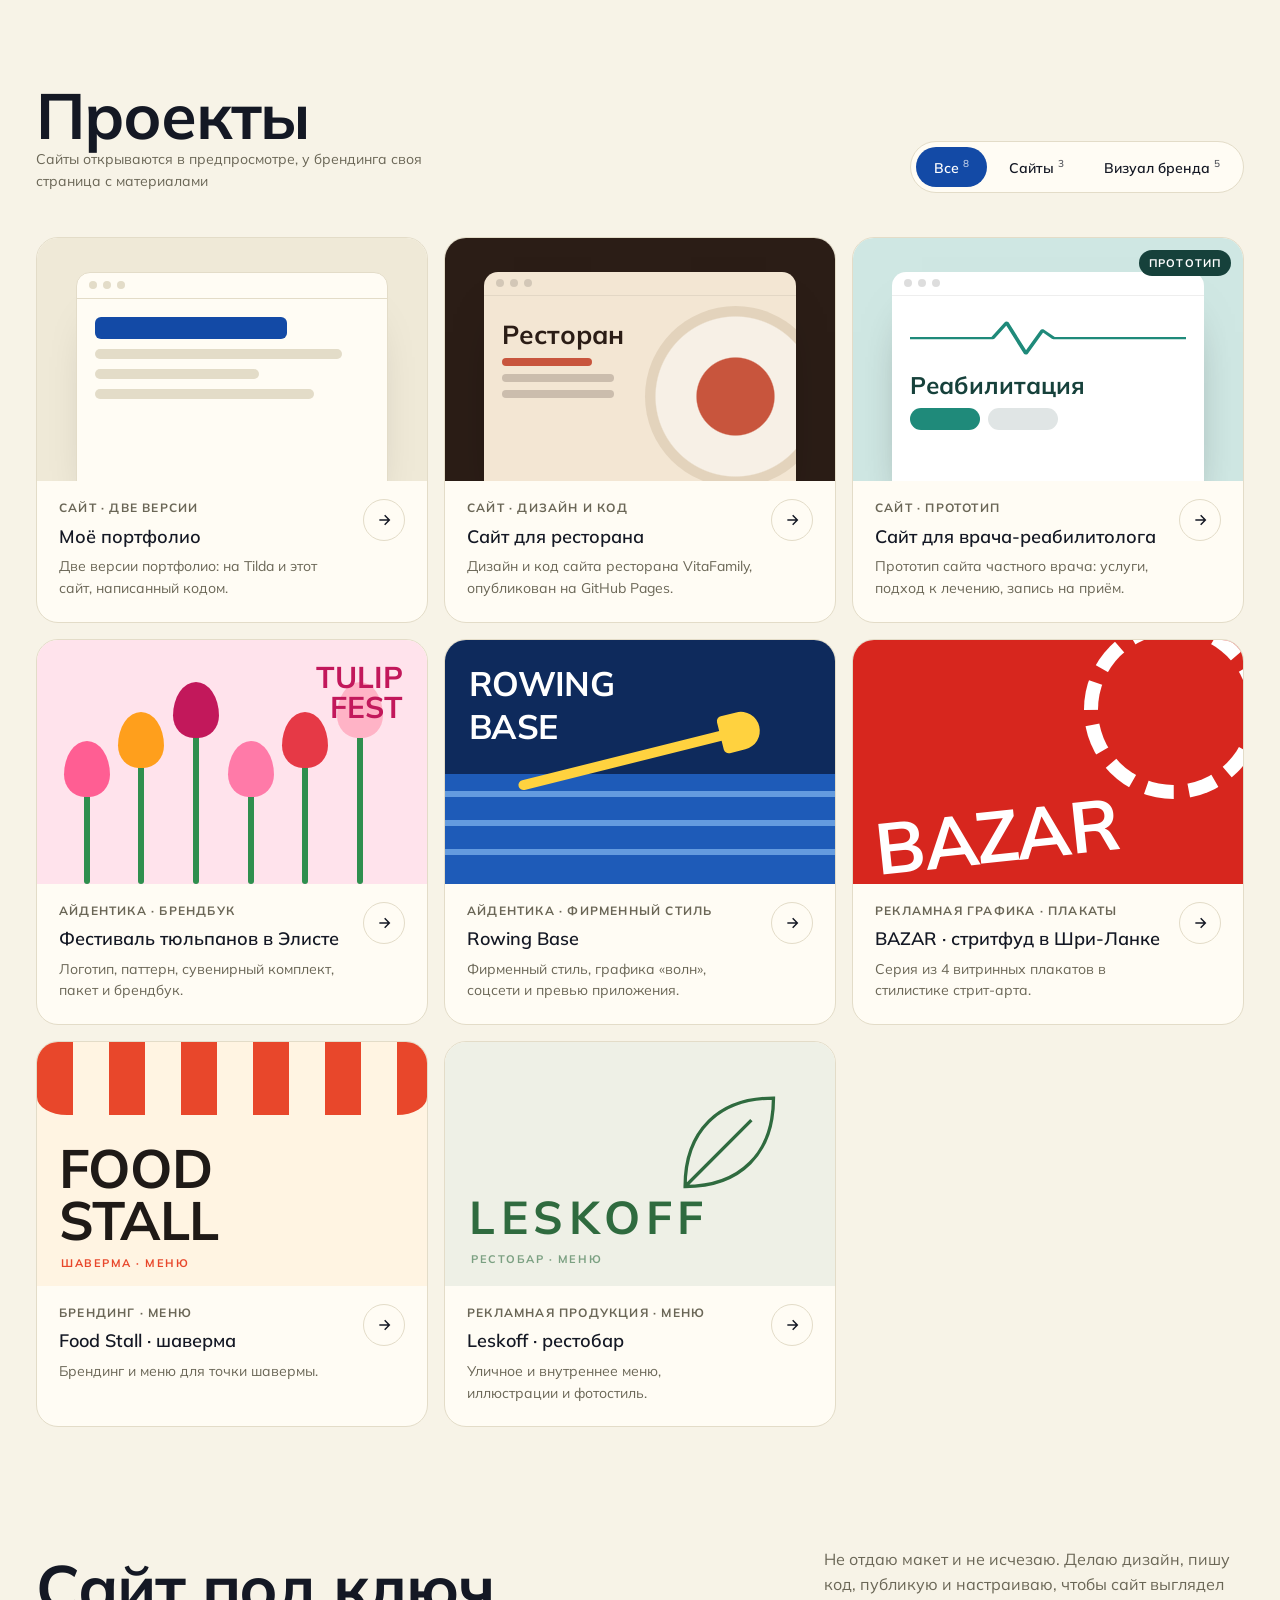
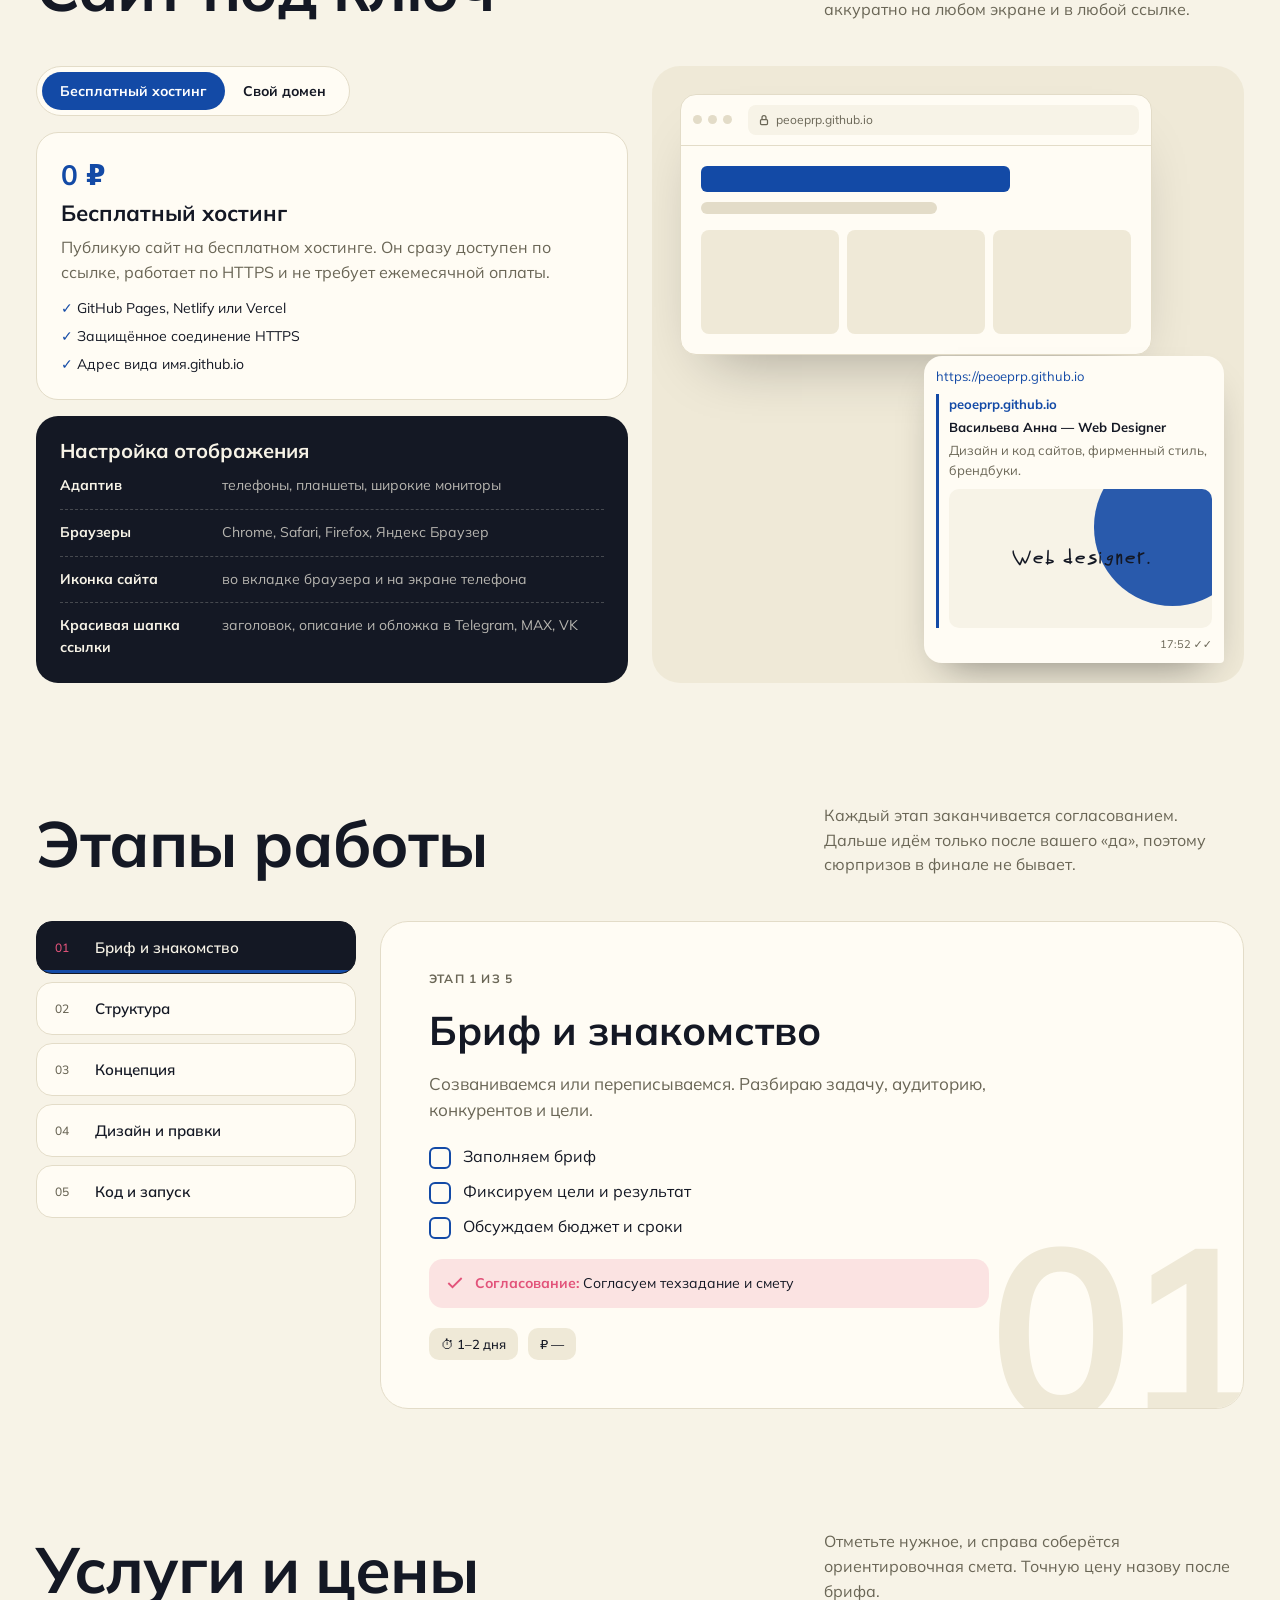
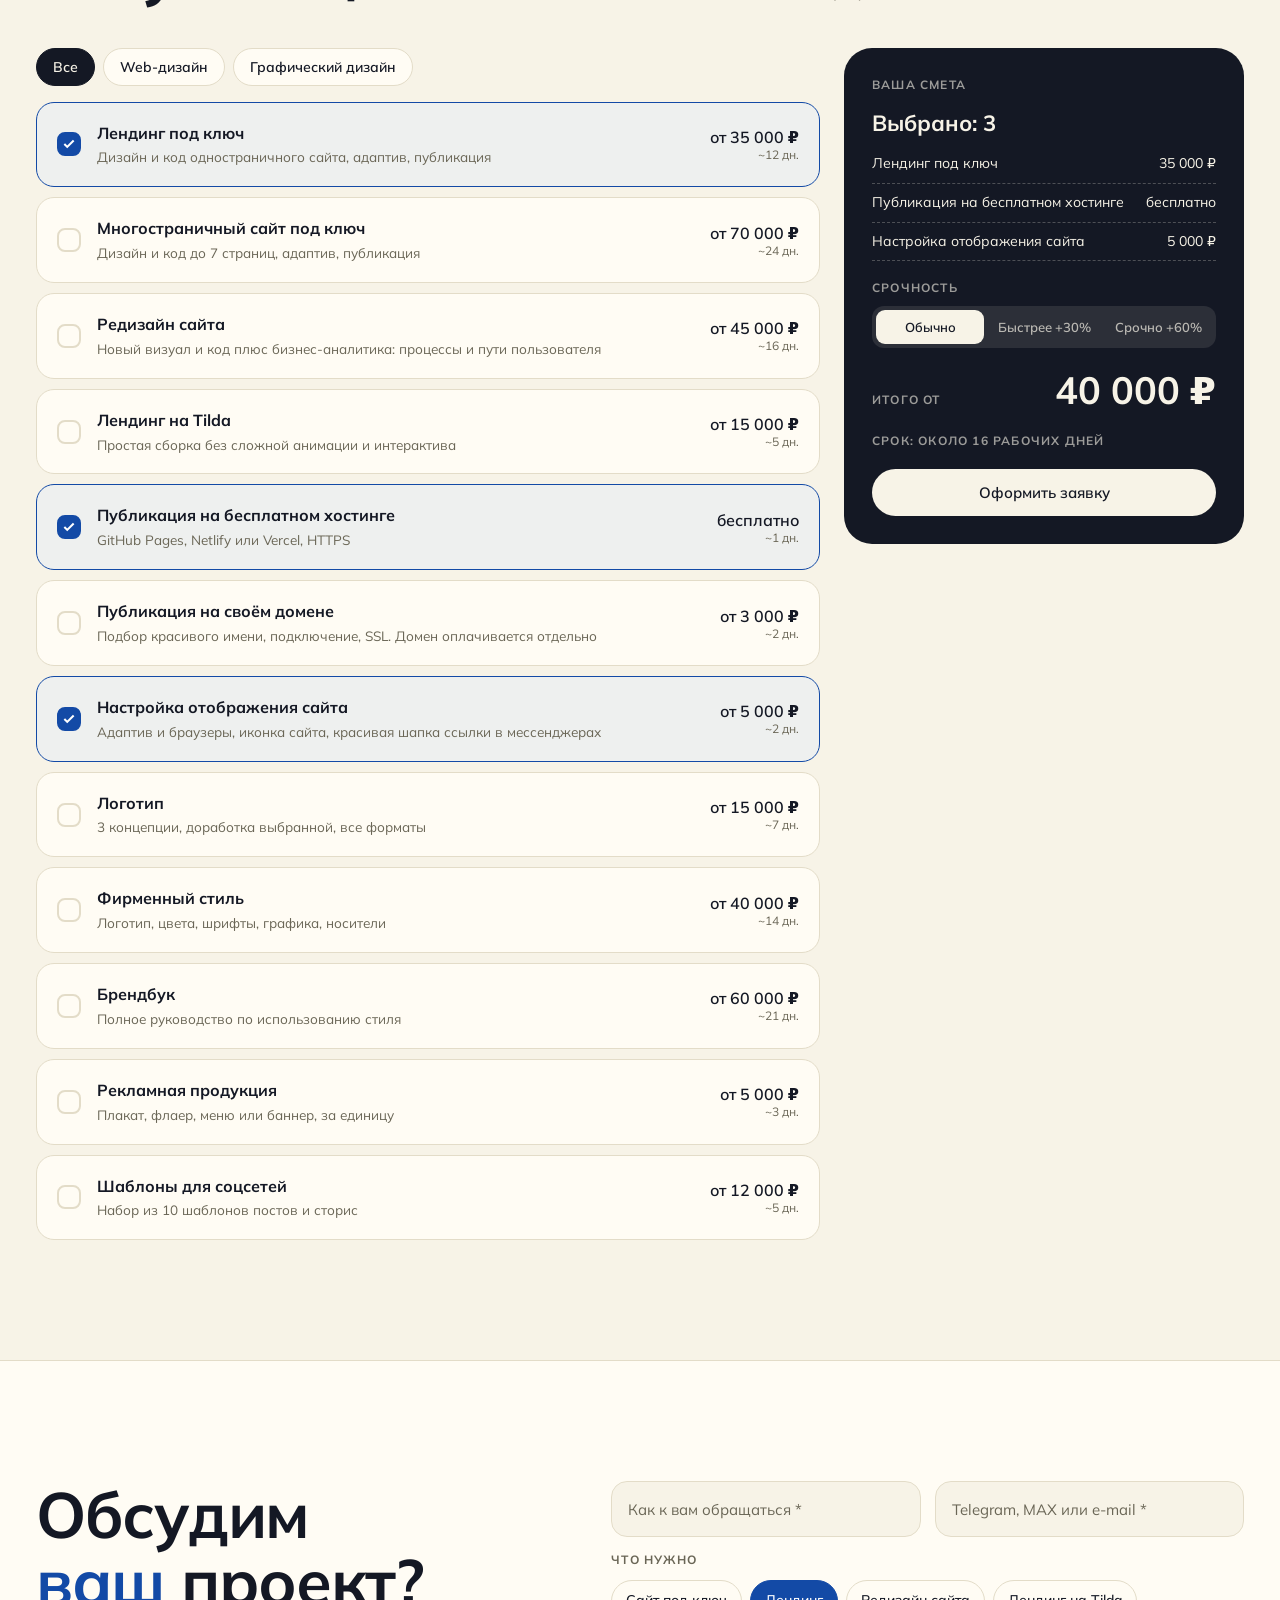
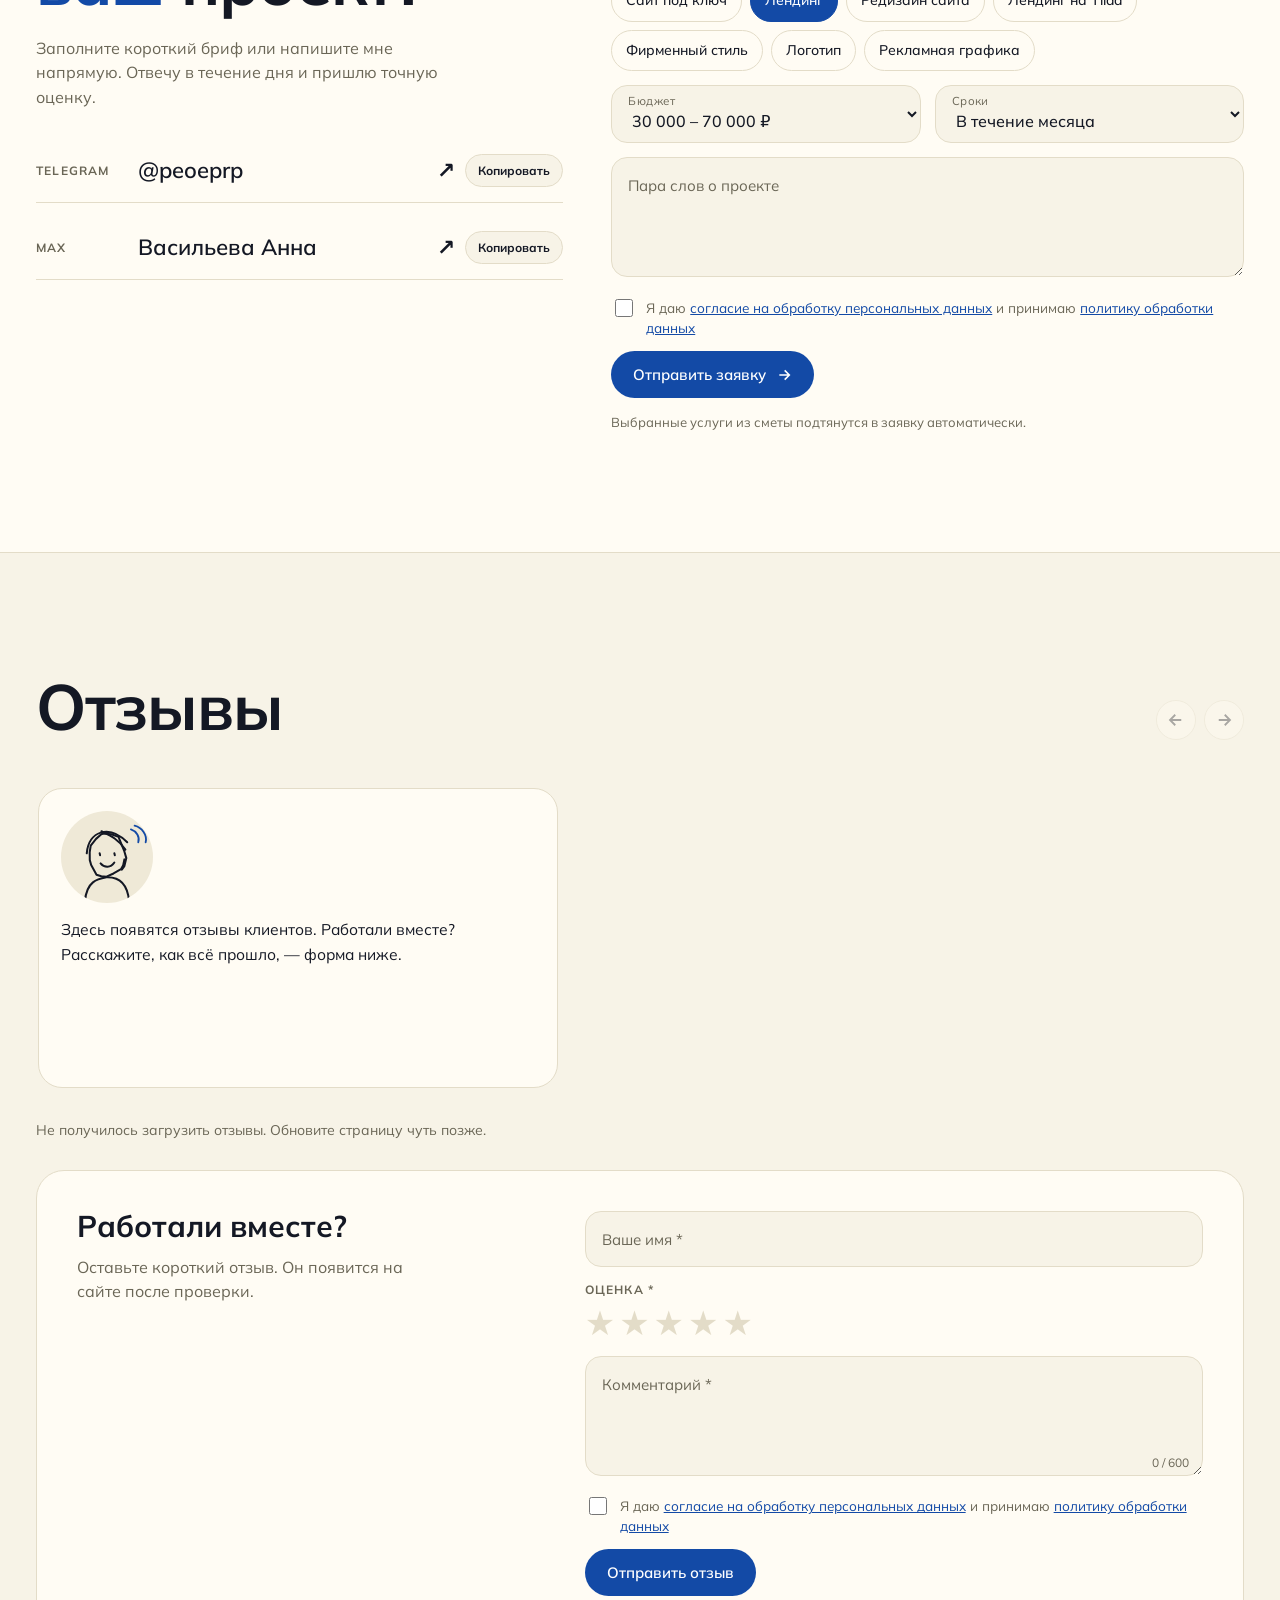
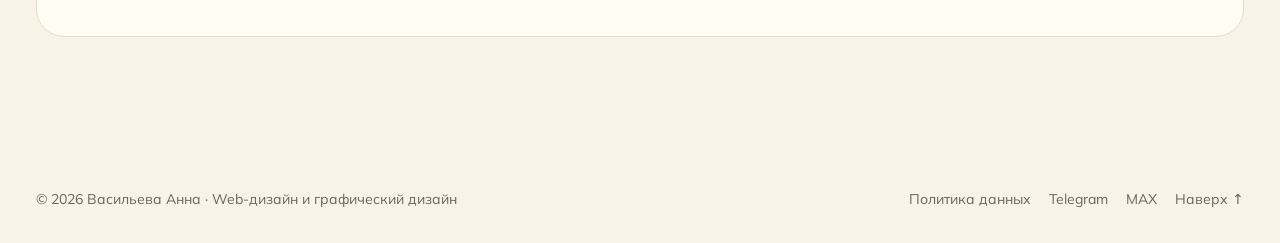
==== commit b73bad65: "Add files via upload" ====
--- a/index.html
+++ b/index.html
@@ -3,12 +3,16 @@
 <head>
   <meta charset="utf-8">
   <meta name="viewport" content="width=device-width, initial-scale=1, viewport-fit=cover">
-  <title>Васильева Анна — Web Designer</title>
+  <title>Веб-дизайнер Анна Васильева — создание сайтов под ключ, лендинги, фирменный стиль</title>
   <meta name="claude:viewport-fit-sides" content="cover">
-  <meta name="description" content="Васильева Анна: web-дизайнер и графический дизайнер. Дизайн и код сайтов, запуск на хостинге и домене, фирменный стиль.">
+  <meta name="description" content="Веб-дизайнер Анна Васильева: создание сайтов под ключ — дизайн, вёрстка и запуск на домене. Лендинги, сайты для бизнеса, логотипы и фирменный стиль. Работаю удалённо по всей России.">
+  <meta name="author" content="Васильева Анна Николаевна">
+  <!-- коды подтверждения: вставьте сюда из Яндекс Вебмастера и Google Search Console -->
+  <!-- <meta name="yandex-verification" content="КОД"> -->
+  <!-- <meta name="google-site-verification" content="КОД"> -->
   <!-- превью ссылки в мессенджерах и соцсетях -->
-  <meta property="og:title" content="Васильева Анна — Web Designer">
-  <meta property="og:description" content="Дизайн и код сайтов, фирменный стиль, брендбуки.">
+  <meta property="og:title" content="Веб-дизайнер Анна Васильева — сайты под ключ">
+  <meta property="og:description" content="Дизайн и код сайтов, лендинги, логотипы и фирменный стиль. Запуск на вашем домене.">
   <meta property="og:type" content="website">
   <meta property="og:url" content="https://peoeprp-designer.ru/">
   <meta property="og:site_name" content="Васильева Анна">
@@ -17,6 +21,7 @@
   <meta property="og:image:height" content="630">
   <meta name="twitter:card" content="summary_large_image">
   <link rel="canonical" href="https://peoeprp-designer.ru/">
+  <script type="application/ld+json">{"@context": "https://schema.org", "@graph": [{"@type": "Person", "@id": "https://peoeprp-designer.ru/#anna", "name": "Анна Васильева", "alternateName": "peoeprp", "jobTitle": "Веб-дизайнер, графический дизайнер", "url": "https://peoeprp-designer.ru/", "image": "https://peoeprp-designer.ru/img/og-cover.jpg", "email": "mailto:anvslvo@yandex.ru", "sameAs": ["https://t.me/peoeprp", "https://max.ru/u/f9LHodD0cOK9vm0CRAUXUcQ7ODRmkYsMzyy_TiV0z68gTOM1ugSY7S1gc2U"], "knowsAbout": ["веб-дизайн", "создание сайтов", "лендинги", "UI/UX", "фирменный стиль", "логотипы", "графический дизайн"]}, {"@type": "ProfessionalService", "@id": "https://peoeprp-designer.ru/#service", "name": "Анна Васильева — веб-дизайн и создание сайтов", "url": "https://peoeprp-designer.ru/", "image": "https://peoeprp-designer.ru/img/og-cover.jpg", "founder": {"@id": "https://peoeprp-designer.ru/#anna"}, "areaServed": {"@type": "Country", "name": "Россия"}, "priceRange": "от 5 000 ₽", "description": "Создание сайтов под ключ: дизайн, вёрстка, запуск на домене. Лендинги, логотипы, фирменный стиль, рекламная графика.", "hasOfferCatalog": {"@type": "OfferCatalog", "name": "Услуги", "itemListElement": [{"@type": "Offer", "itemOffered": {"@type": "Service", "name": "Лендинг под ключ"}}, {"@type": "Offer", "itemOffered": {"@type": "Service", "name": "Многостраничный сайт под ключ"}}, {"@type": "Offer", "itemOffered": {"@type": "Service", "name": "Редизайн сайта"}}, {"@type": "Offer", "itemOffered": {"@type": "Service", "name": "Лендинг на Tilda"}}, {"@type": "Offer", "itemOffered": {"@type": "Service", "name": "Логотип"}}, {"@type": "Offer", "itemOffered": {"@type": "Service", "name": "Фирменный стиль"}}, {"@type": "Offer", "itemOffered": {"@type": "Service", "name": "Брендбук"}}, {"@type": "Offer", "itemOffered": {"@type": "Service", "name": "Рекламная продукция"}}]}}]}</script>
   <link rel="icon" href="img/favicon.svg" type="image/svg+xml">
   <link rel="preload" href="fonts/mulish-cyrillic-wght-normal.woff2" as="font" type="font/woff2" crossorigin>
   <link rel="stylesheet" href="css/styles.css">
@@ -70,7 +75,7 @@
       <div class="hero-text">
         <span class="hero-tag"><span class="dot-live"></span>Беру проекты на ноябрь–декабрь</span>
         <p class="hero-name">Васильева Анна</p>
-        <h1>Web<br><span class="outline">designer</span><span class="acc">.</span></h1>
+        <h1>Web<br><span class="outline">designer</span><span class="acc">.</span><span class="sr-only"> Веб-дизайнер Анна Васильева — создание сайтов под ключ</span></h1>
         <div class="roles" aria-label="Специализации">
           <span class="role main">Web-дизайн и код</span>
           <span class="role">Графический дизайн</span>
@@ -188,7 +193,31 @@
         <button data-f="brand" role="tab">Визуал бренда<sup id="c-brand"></sup></button>
       </div>
     </div>
-    <div class="grid-p" id="grid"></div>
+    <div class="grid-p" id="grid"><button type="button" class="card" data-cat="web" data-i="0">
+  <div class="cover"><div class="cv cv-site"><div class="win"><div class="bar"><i></i><i></i><i></i></div><div class="lines"><b></b><b style="width:90%"></b><b style="width:60%"></b><b style="width:80%"></b></div></div></div></div>
+  <div class="card-b"><div><span class="mono">Сайт · две версии</span><h3>Моё портфолио</h3><p class="card-desc">Две версии портфолио: на Tilda и этот сайт, написанный кодом.</p></div>
+  <span class="arrow"><svg width="16" height="16" viewBox="0 0 24 24" fill="none" stroke="currentColor" stroke-width="2.2"><path d="M5 12h14M13 5l7 7-7 7"></path></svg></span></div></button><button type="button" class="card" data-cat="web" data-i="1">
+  <div class="cover"><div class="cv cv-resto"><div class="win"><div class="bar"><i></i><i></i><i></i></div><div class="plate"></div><div class="t">Ресторан</div><div class="menu"><b></b><b></b><b></b></div></div></div></div>
+  <div class="card-b"><div><span class="mono">Сайт · дизайн и код</span><h3>Сайт для ресторана</h3><p class="card-desc">Дизайн и код сайта ресторана VitaFamily, опубликован на GitHub Pages.</p></div>
+  <span class="arrow"><svg width="16" height="16" viewBox="0 0 24 24" fill="none" stroke="currentColor" stroke-width="2.2"><path d="M5 12h14M13 5l7 7-7 7"></path></svg></span></div></button><button type="button" class="card" data-cat="web" data-i="2">
+  <div class="cover"><div class="cv cv-med"><div class="win"><div class="bar"><i></i><i></i><i></i></div><svg class="pulse" viewBox="0 0 200 60" preserveAspectRatio="none"><path d="M0 34h60l10-20 14 40 12-30 8 10h96" fill="none" stroke="currentColor" stroke-width="3" stroke-linejoin="round"></path></svg><div class="t">Реабилитация</div><div class="btns"><b></b><b></b></div></div><span class="proto">ПРОТОТИП</span></div></div>
+  <div class="card-b"><div><span class="mono">Сайт · прототип</span><h3>Сайт для врача-реабилитолога</h3><p class="card-desc">Прототип сайта частного врача: услуги, подход к лечению, запись на приём.</p></div>
+  <span class="arrow"><svg width="16" height="16" viewBox="0 0 24 24" fill="none" stroke="currentColor" stroke-width="2.2"><path d="M5 12h14M13 5l7 7-7 7"></path></svg></span></div></button><a href="projects/tulips.html" class="card" data-cat="brand" data-i="3">
+  <div class="cover"><div class="cv cv-tul"><div class="f" style="left:12%;height:38%"></div><div class="h" style="left:calc(12% - 20px);bottom:calc(38% - 6px);background:#FF5E93"></div><div class="f" style="left:26%;height:50%"></div><div class="h" style="left:calc(26% - 20px);bottom:calc(50% - 6px);background:#FF9F1C"></div><div class="f" style="left:40%;height:62%"></div><div class="h" style="left:calc(40% - 20px);bottom:calc(62% - 6px);background:#C2185B"></div><div class="f" style="left:54%;height:38%"></div><div class="h" style="left:calc(54% - 20px);bottom:calc(38% - 6px);background:#FF7AA8"></div><div class="f" style="left:68%;height:50%"></div><div class="h" style="left:calc(68% - 20px);bottom:calc(50% - 6px);background:#E63946"></div><div class="f" style="left:82%;height:62%"></div><div class="h" style="left:calc(82% - 20px);bottom:calc(62% - 6px);background:#FFB3C6"></div><div class="t">TULIP<br>FEST</div></div></div>
+  <div class="card-b"><div><span class="mono">Айдентика · брендбук</span><h3>Фестиваль тюльпанов в Элисте</h3><p class="card-desc">Логотип, паттерн, сувенирный комплект, пакет и брендбук.</p></div>
+  <span class="arrow"><svg width="16" height="16" viewBox="0 0 24 24" fill="none" stroke="currentColor" stroke-width="2.2"><path d="M5 12h14M13 5l7 7-7 7"></path></svg></span></div></a><a href="projects/rowing.html" class="card" data-cat="brand" data-i="4">
+  <div class="cover"><div class="cv cv-row"><div class="w" style="top:62%"></div><div class="w" style="top:74%;left:-20%"></div><div class="w" style="top:86%"></div><div class="oar"></div><div class="t">ROWING<br>BASE</div></div></div>
+  <div class="card-b"><div><span class="mono">Айдентика · фирменный стиль</span><h3>Rowing Base</h3><p class="card-desc">Фирменный стиль, графика «волн», соцсети и превью приложения.</p></div>
+  <span class="arrow"><svg width="16" height="16" viewBox="0 0 24 24" fill="none" stroke="currentColor" stroke-width="2.2"><path d="M5 12h14M13 5l7 7-7 7"></path></svg></span></div></a><a href="projects/bazar.html" class="card" data-cat="brand" data-i="5">
+  <div class="cover"><div class="cv cv-bazar"><div class="c"></div><div class="t">BAZAR</div></div></div>
+  <div class="card-b"><div><span class="mono">Рекламная графика · плакаты</span><h3>BAZAR · стритфуд в Шри-Ланке</h3><p class="card-desc">Серия из 4 витринных плакатов в стилистике стрит-арта.</p></div>
+  <span class="arrow"><svg width="16" height="16" viewBox="0 0 24 24" fill="none" stroke="currentColor" stroke-width="2.2"><path d="M5 12h14M13 5l7 7-7 7"></path></svg></span></div></a><a href="projects/foodstall.html" class="card" data-cat="brand" data-i="6">
+  <div class="cover"><div class="cv cv-stall"><div class="awn"></div><div class="t">FOOD<br>STALL</div><div class="tag">шаверма · меню</div></div></div>
+  <div class="card-b"><div><span class="mono">Брендинг · меню</span><h3>Food Stall · шаверма</h3><p class="card-desc">Брендинг и меню для точки шавермы.</p></div>
+  <span class="arrow"><svg width="16" height="16" viewBox="0 0 24 24" fill="none" stroke="currentColor" stroke-width="2.2"><path d="M5 12h14M13 5l7 7-7 7"></path></svg></span></div></a><a href="projects/restobar.html" class="card" data-cat="brand" data-i="7">
+  <div class="cover"><div class="cv cv-bar"><svg class="leaf" viewBox="0 0 120 120"><path d="M20 100C20 50 50 20 100 20 100 70 70 100 20 100z M20 100L80 40" fill="none" stroke="currentColor" stroke-width="3"></path></svg><div class="t">LESKOFF</div><span class="sub">рестобар · меню</span></div></div>
+  <div class="card-b"><div><span class="mono">Рекламная продукция · меню</span><h3>Leskoff · рестобар</h3><p class="card-desc">Уличное и внутреннее меню, иллюстрации и фотостиль.</p></div>
+  <span class="arrow"><svg width="16" height="16" viewBox="0 0 24 24" fill="none" stroke="currentColor" stroke-width="2.2"><path d="M5 12h14M13 5l7 7-7 7"></path></svg></span></div></a></div>
   </div>
 </section>
 
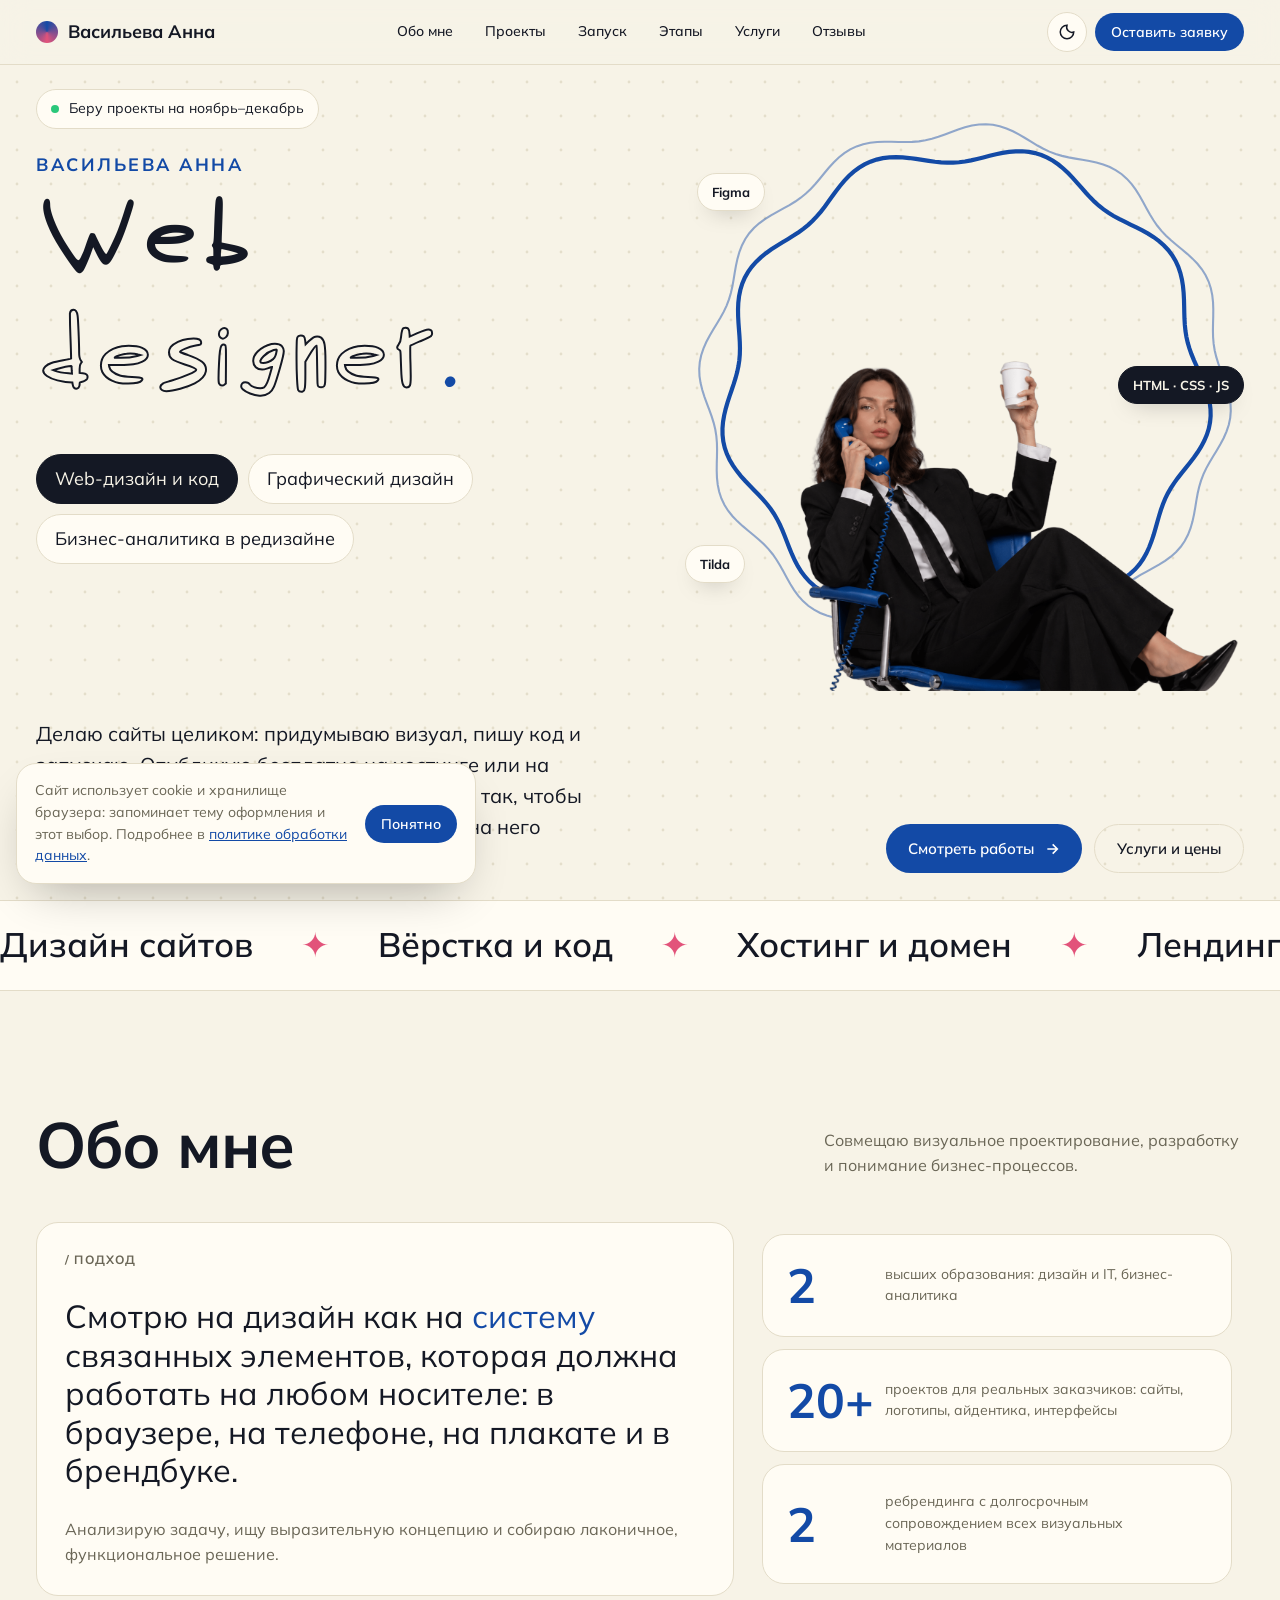
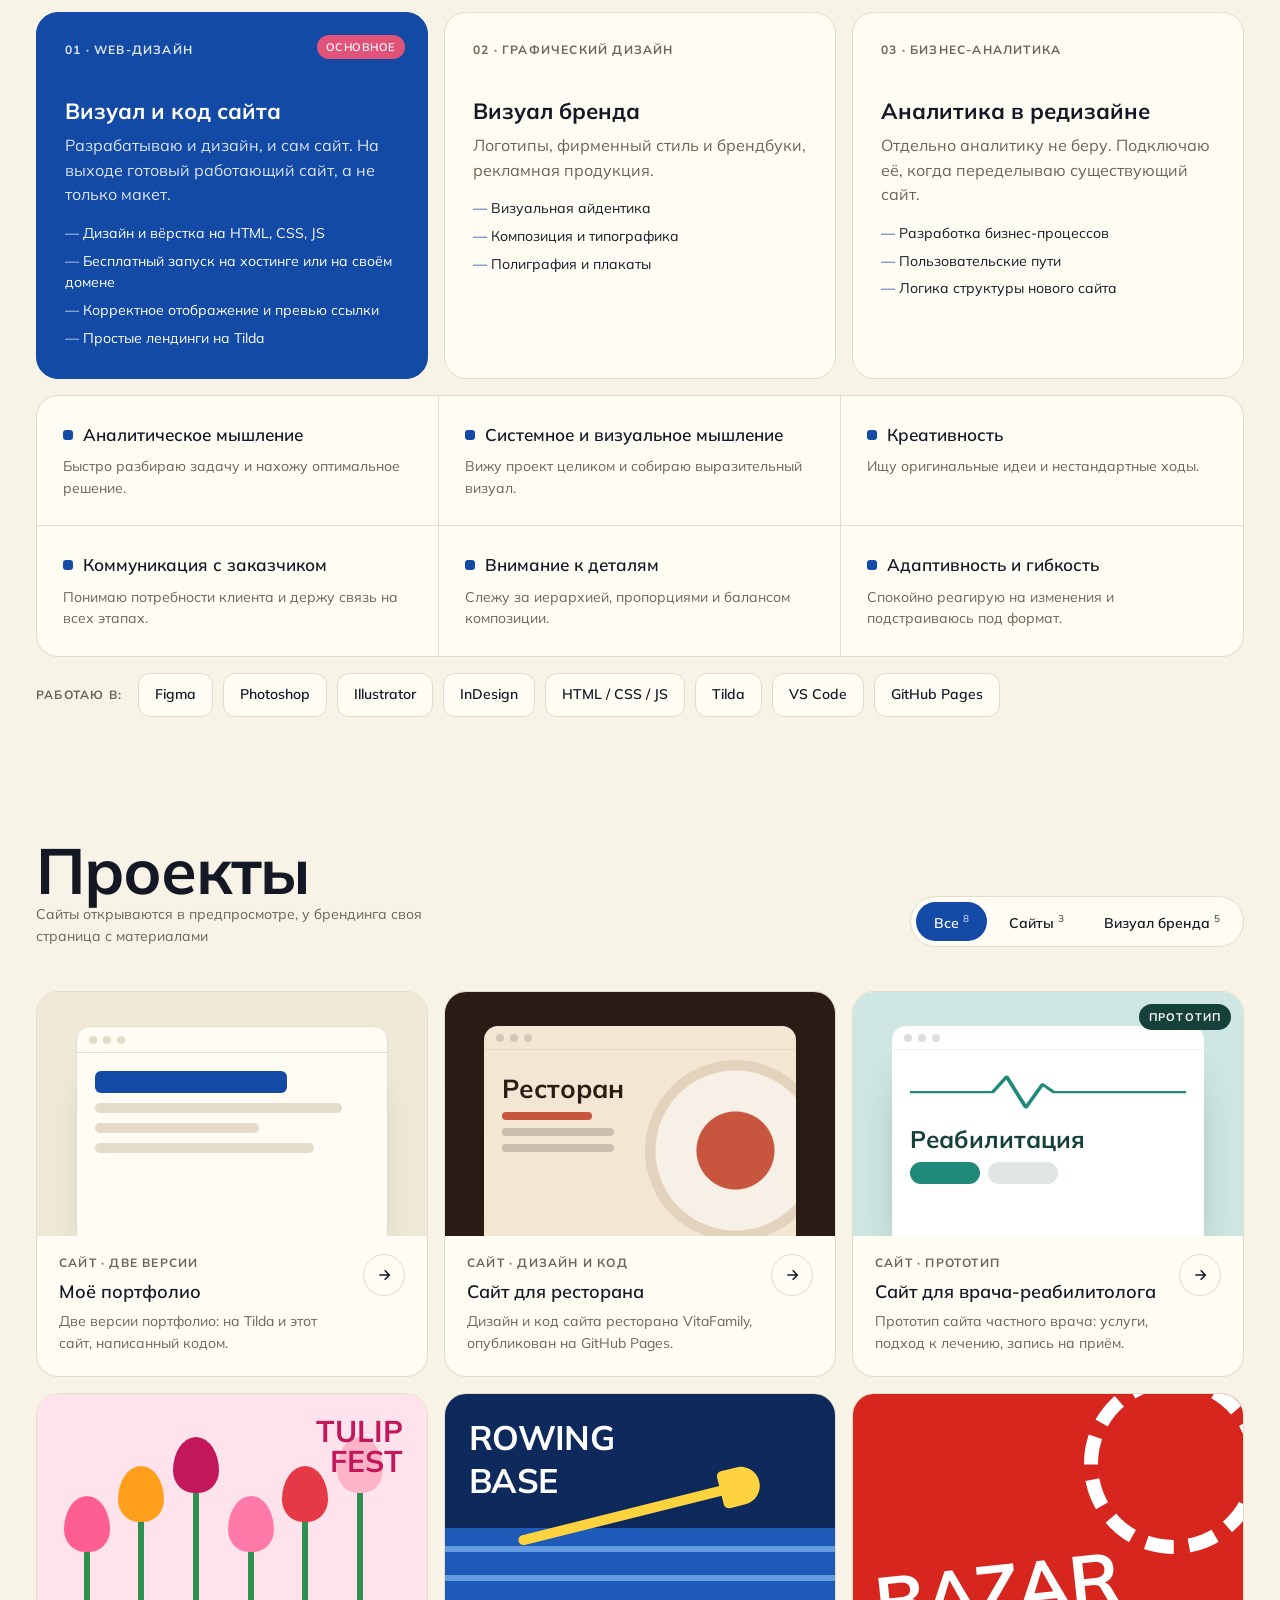
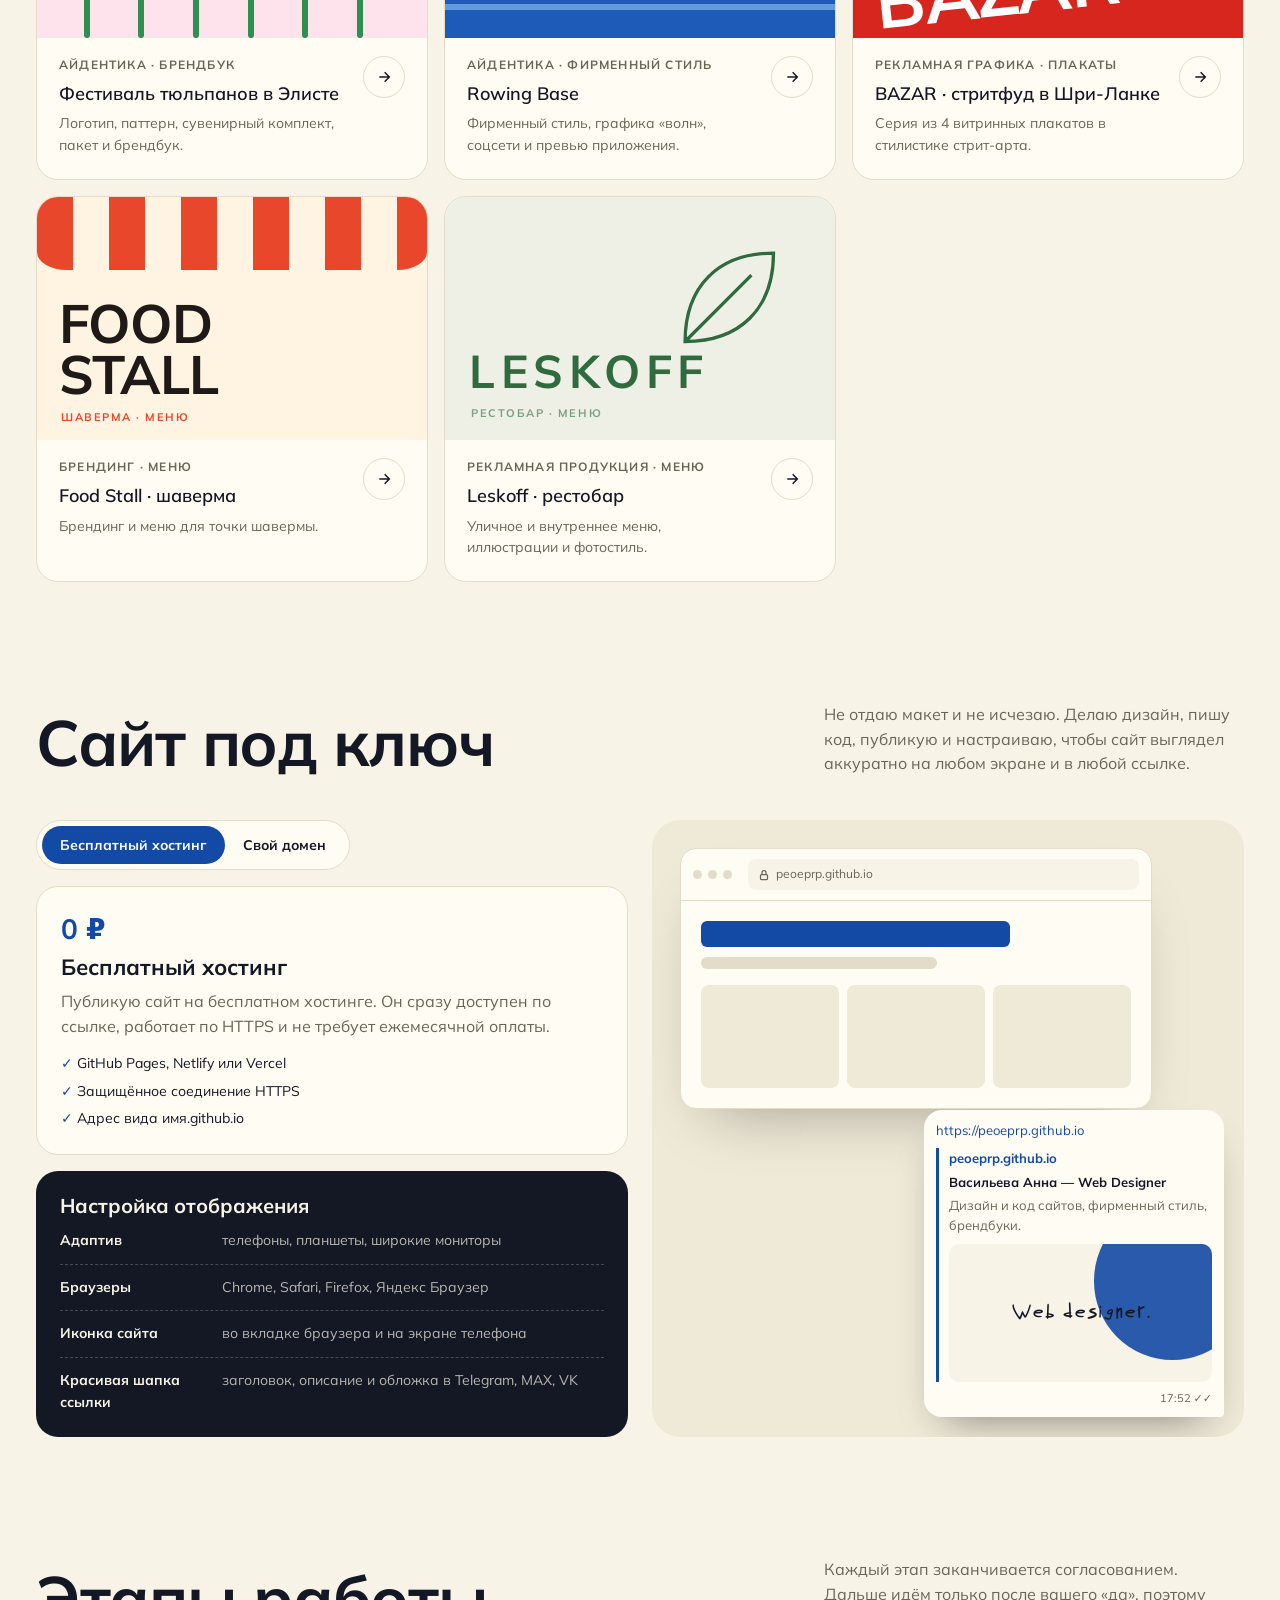
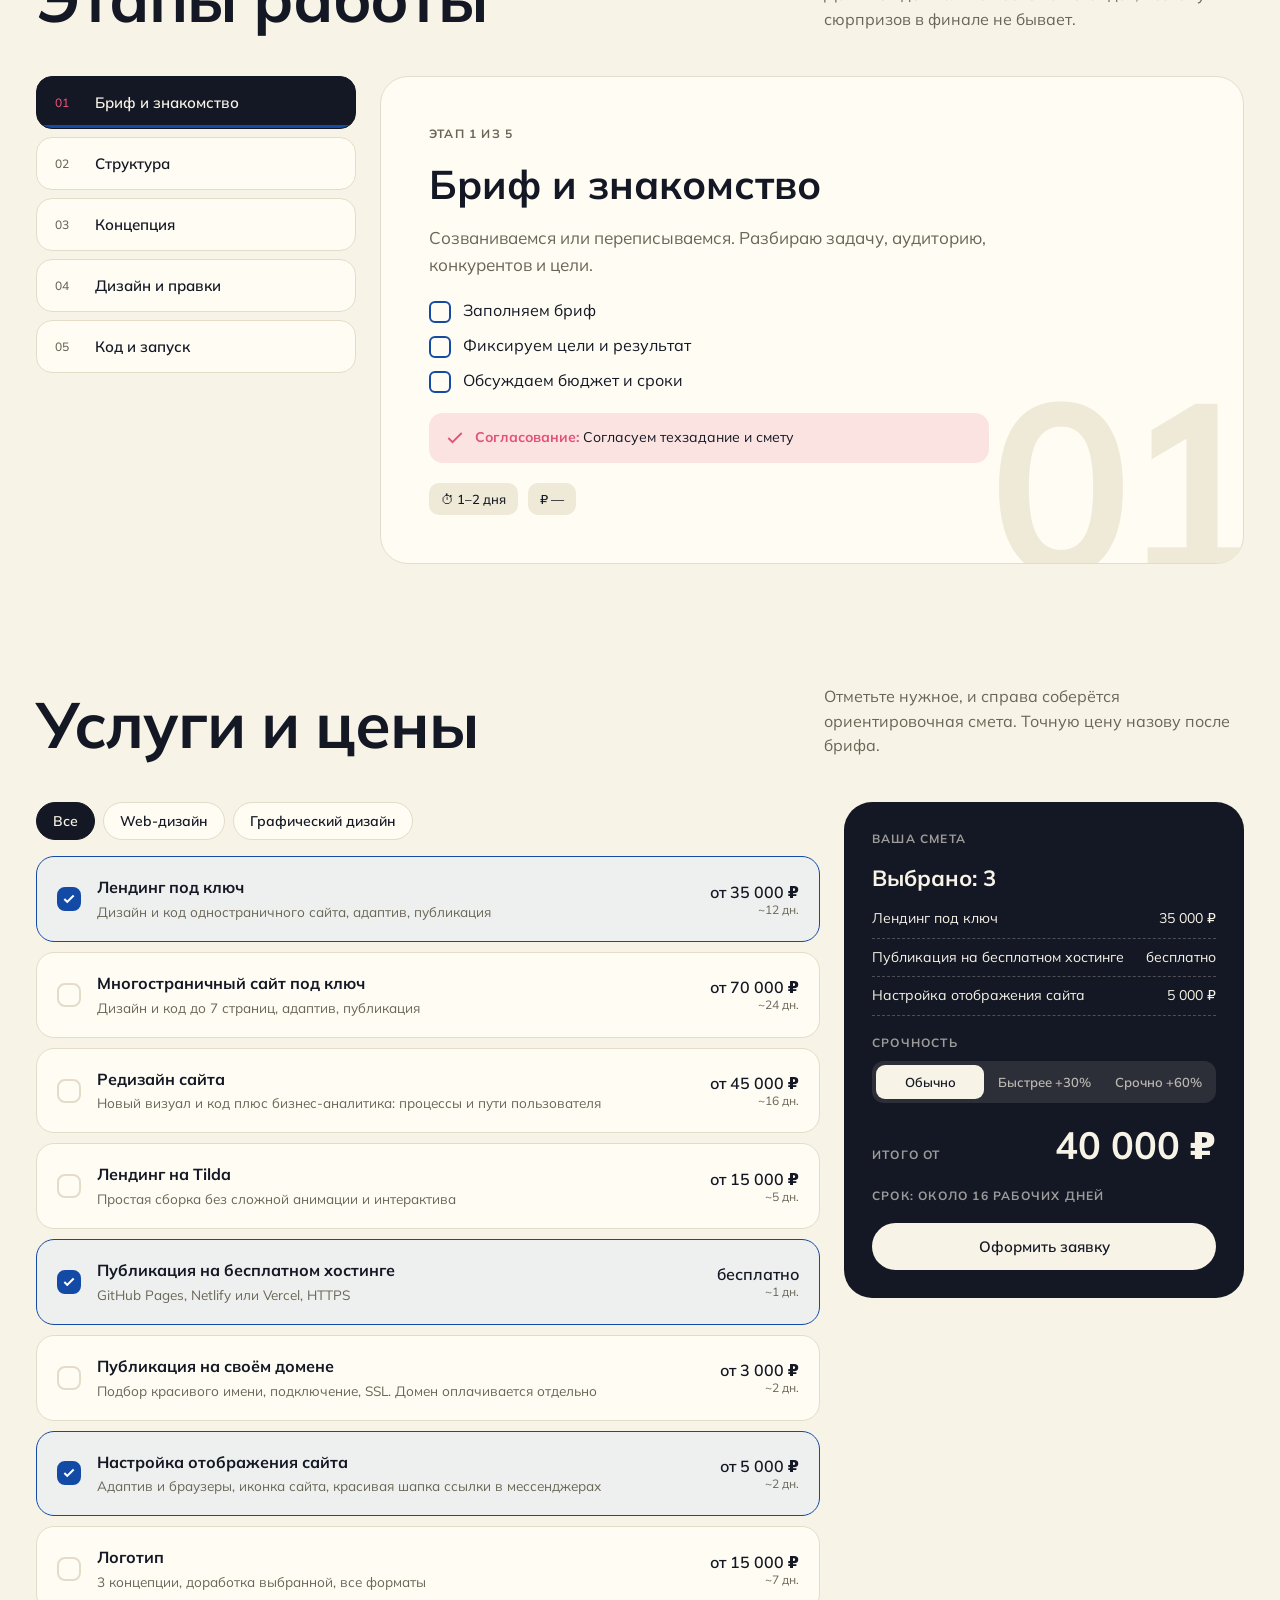
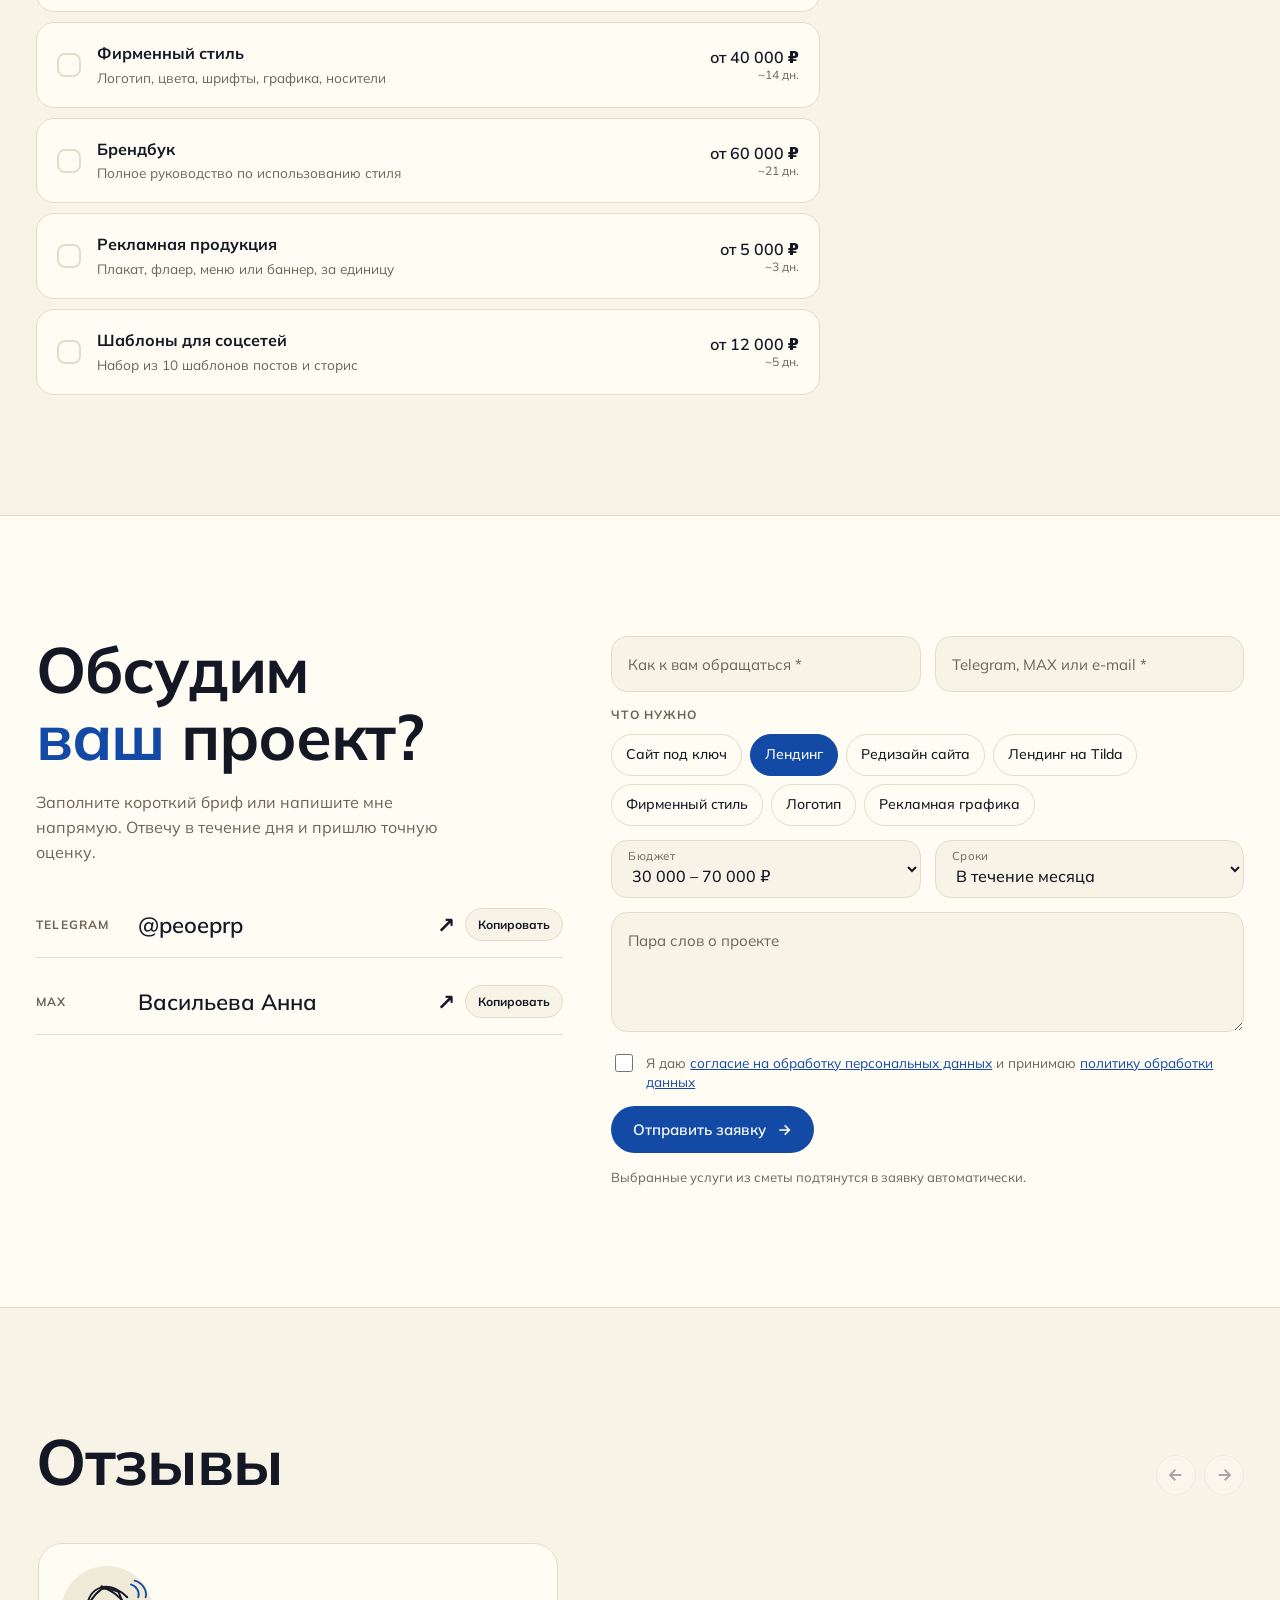
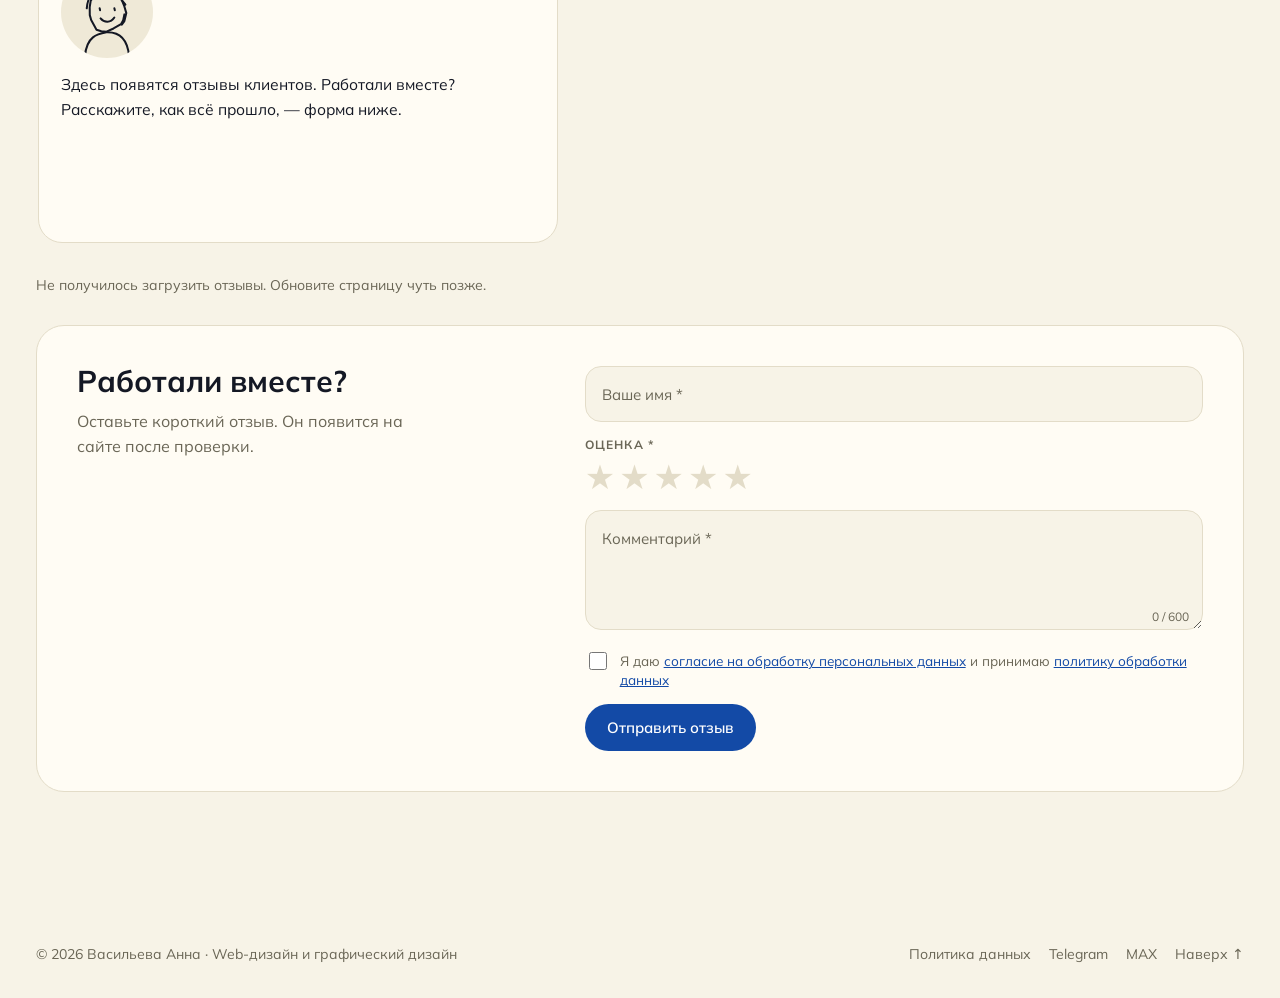
==== commit 10d79693: "Add files via upload" ====
--- a/index.html
+++ b/index.html
@@ -8,7 +8,7 @@
   <meta name="description" content="Веб-дизайнер Анна Васильева: создание сайтов под ключ — дизайн, вёрстка и запуск на домене. Лендинги, сайты для бизнеса, логотипы и фирменный стиль. Работаю удалённо по всей России.">
   <meta name="author" content="Васильева Анна Николаевна">
   <!-- коды подтверждения: вставьте сюда из Яндекс Вебмастера и Google Search Console -->
-  <!-- <meta name="yandex-verification" content="КОД"> -->
+  <meta name="yandex-verification" content="037fd300412ff673">
   <!-- <meta name="google-site-verification" content="КОД"> -->
   <!-- превью ссылки в мессенджерах и соцсетях -->
   <meta property="og:title" content="Веб-дизайнер Анна Васильева — сайты под ключ">
--- a/css/styles.css
+++ b/css/styles.css
@@ -46,6 +46,7 @@
   --accent:#4F8AF0; --accent-ink:#0A1120; --tulip:#FF7EA3; --soft:#17233D; color-scheme:dark}
 
 *{box-sizing:border-box}
+.sr-only{position:absolute!important;width:1px;height:1px;padding:0;margin:-1px;overflow:hidden;clip:rect(0,0,0,0);white-space:nowrap;border:0}
 /* базовый сброс: без него окно проекта (атрибут hidden) остаётся видимым поверх сайта */
 [hidden]{display:none!important}
 body{margin:0}
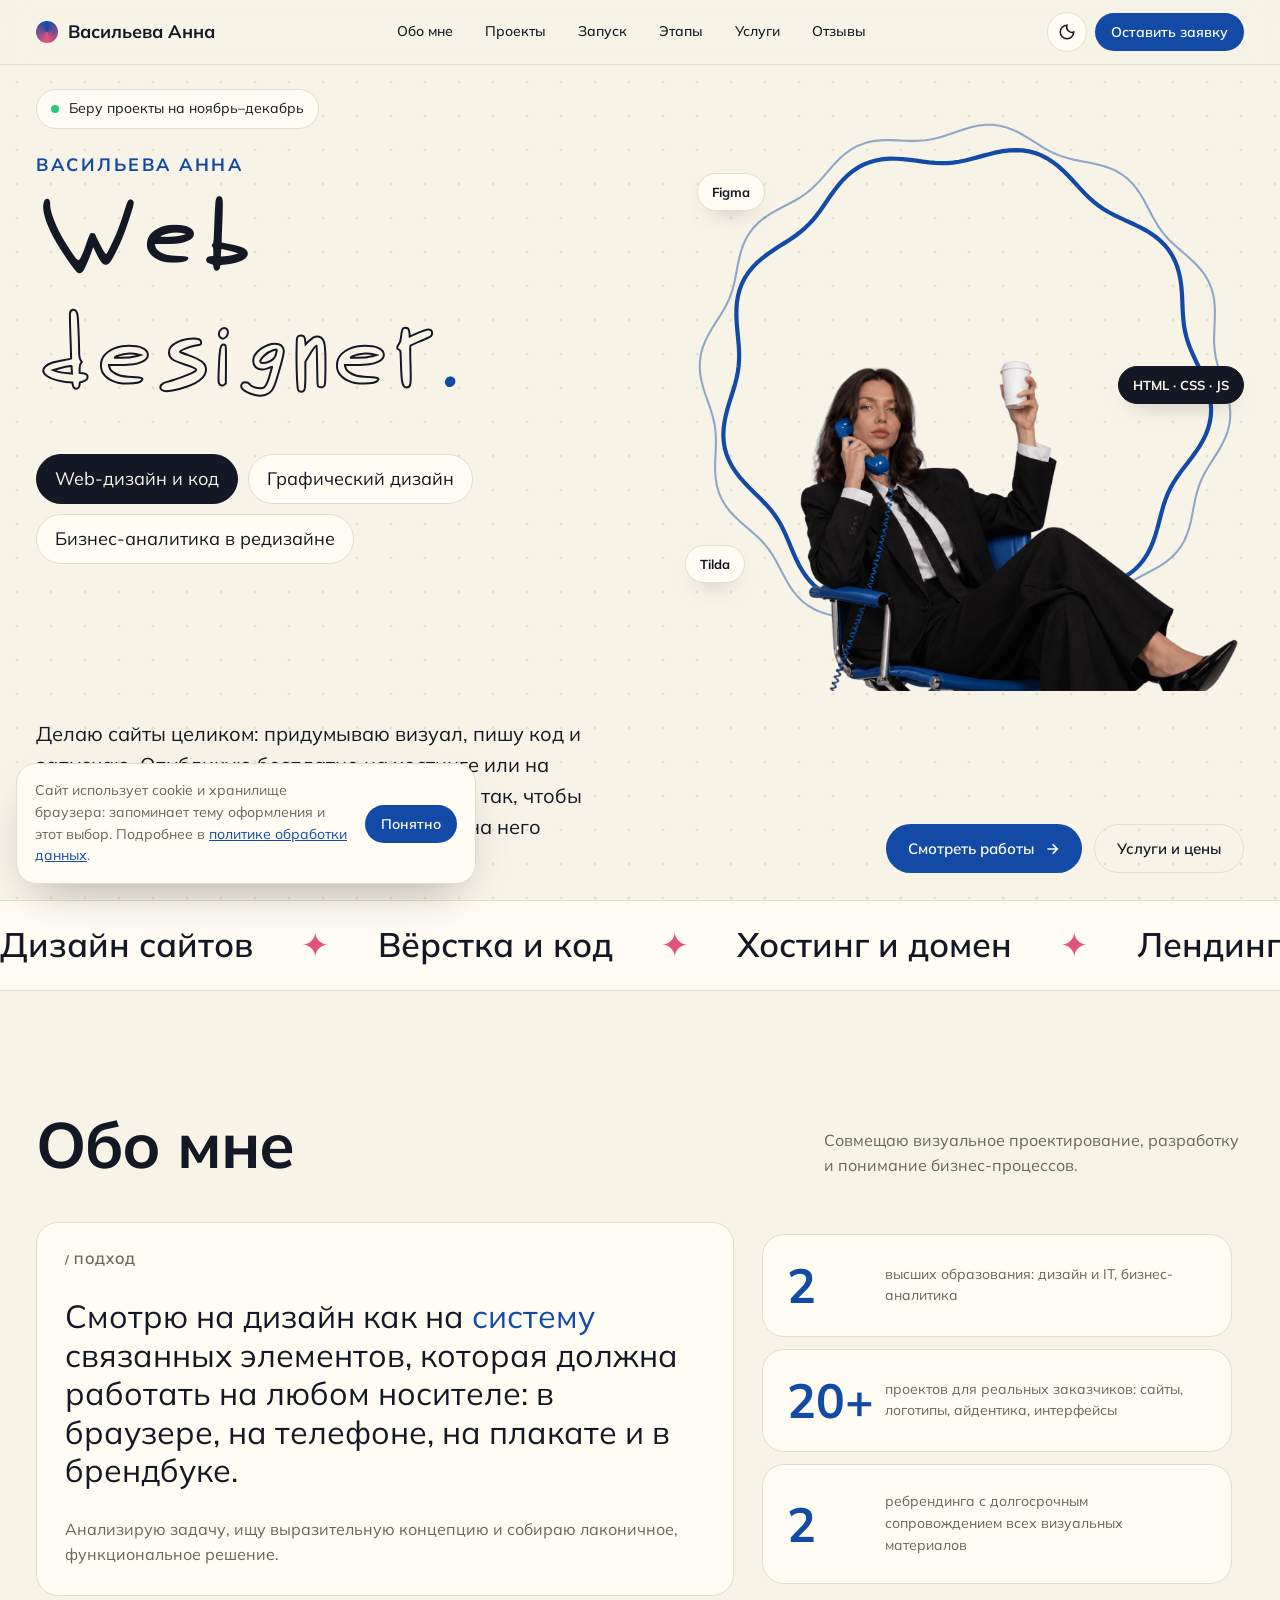
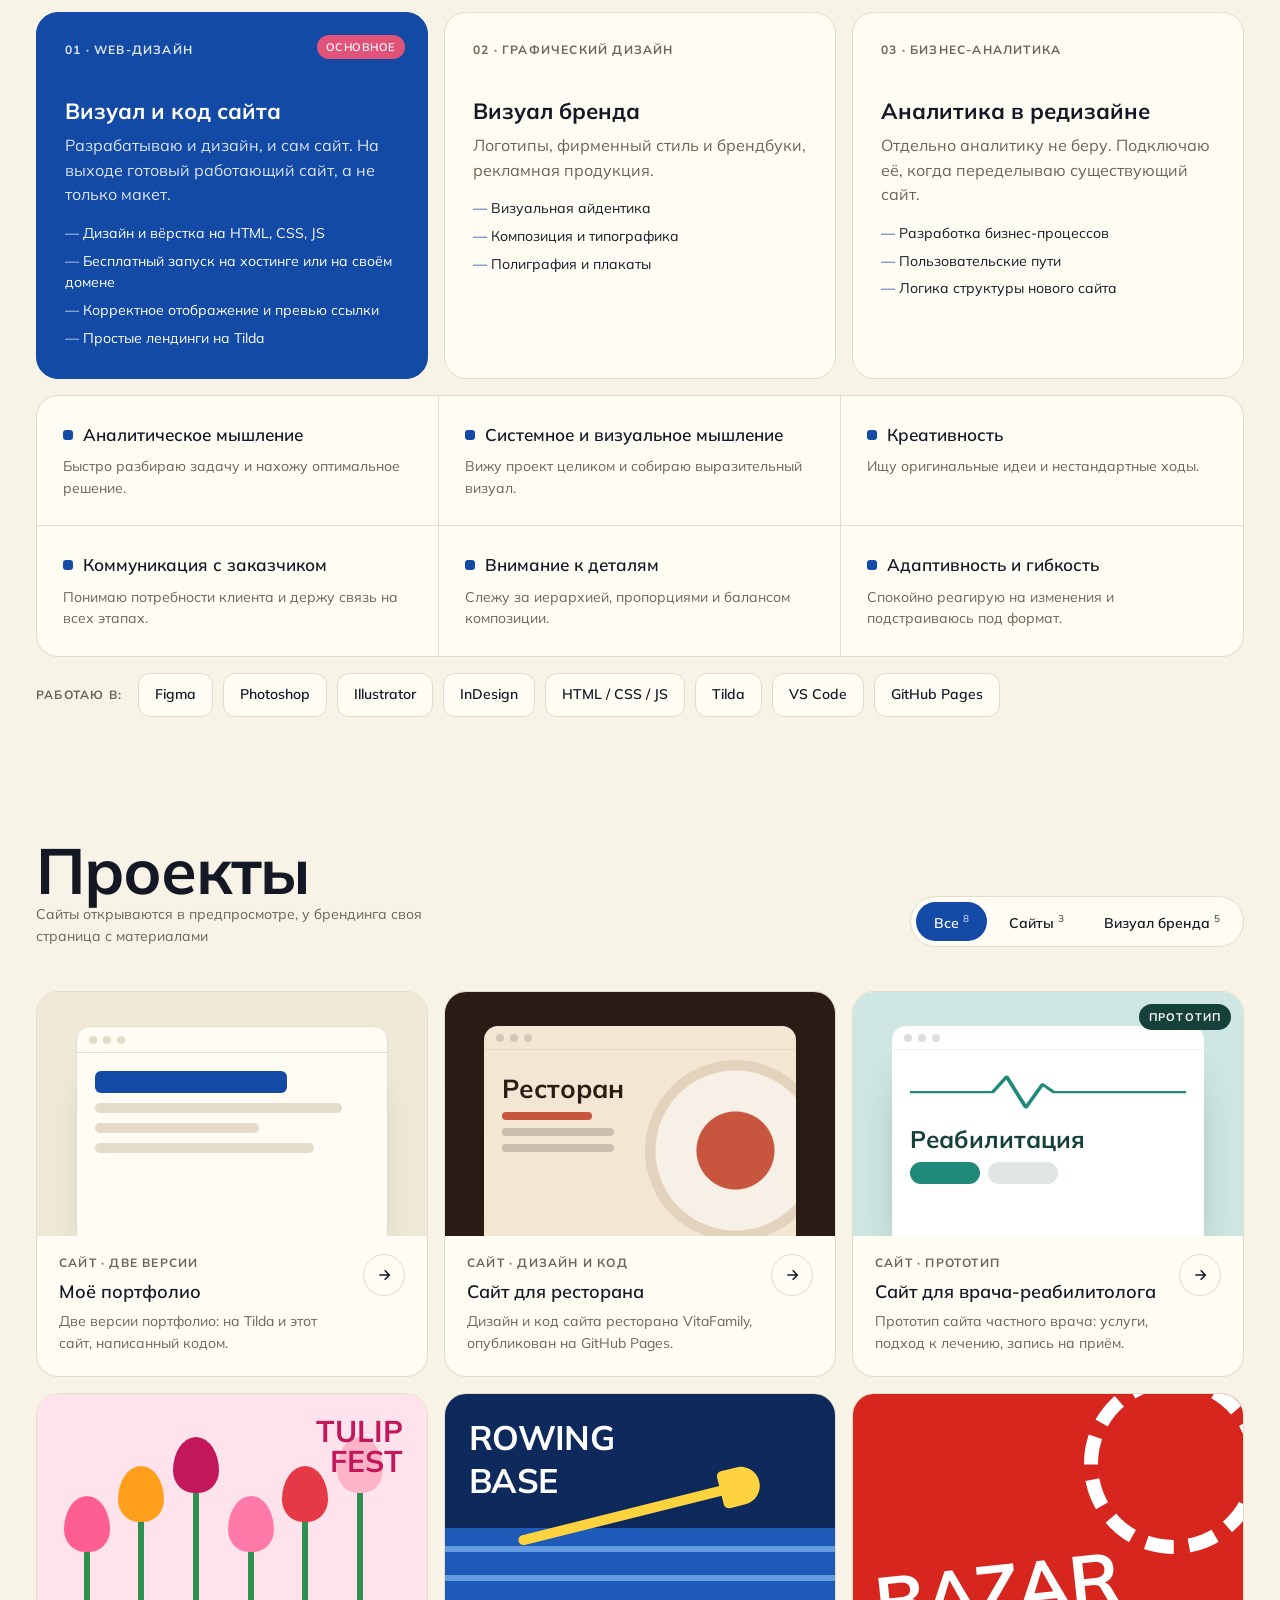
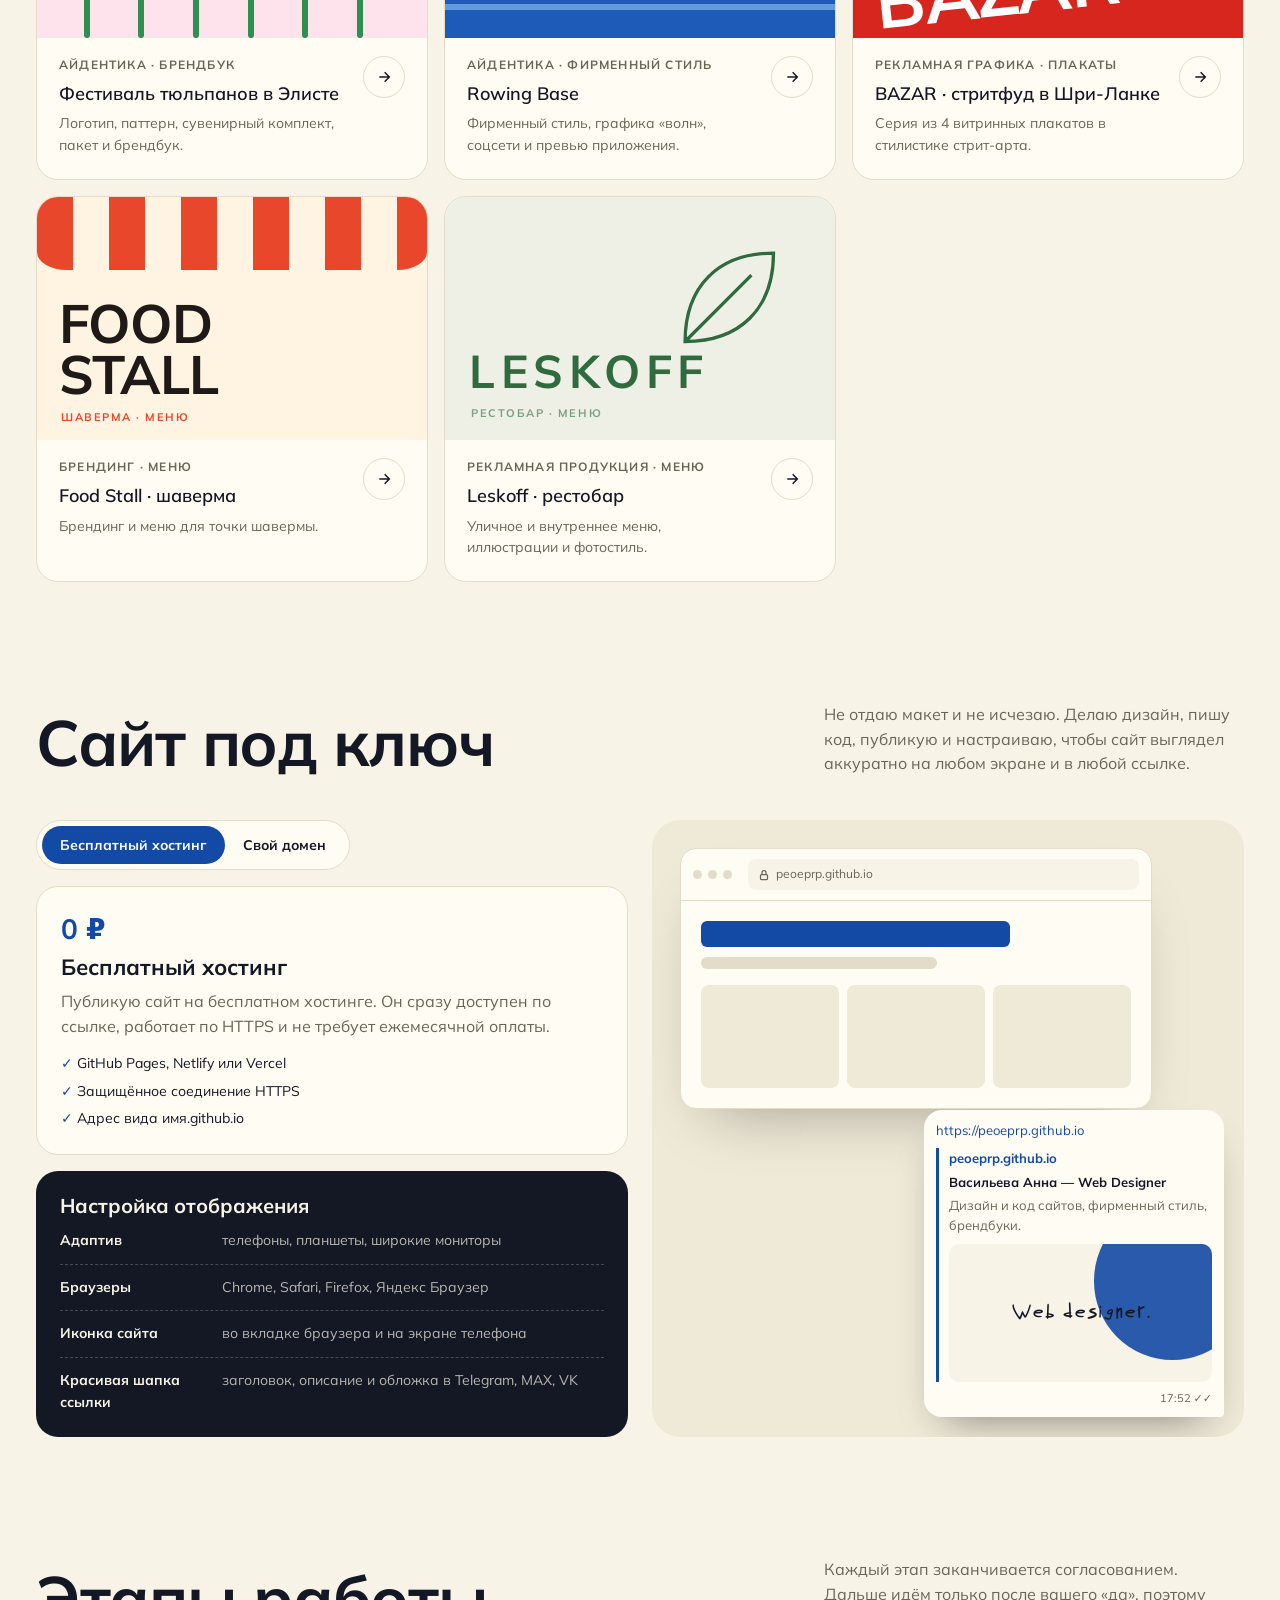
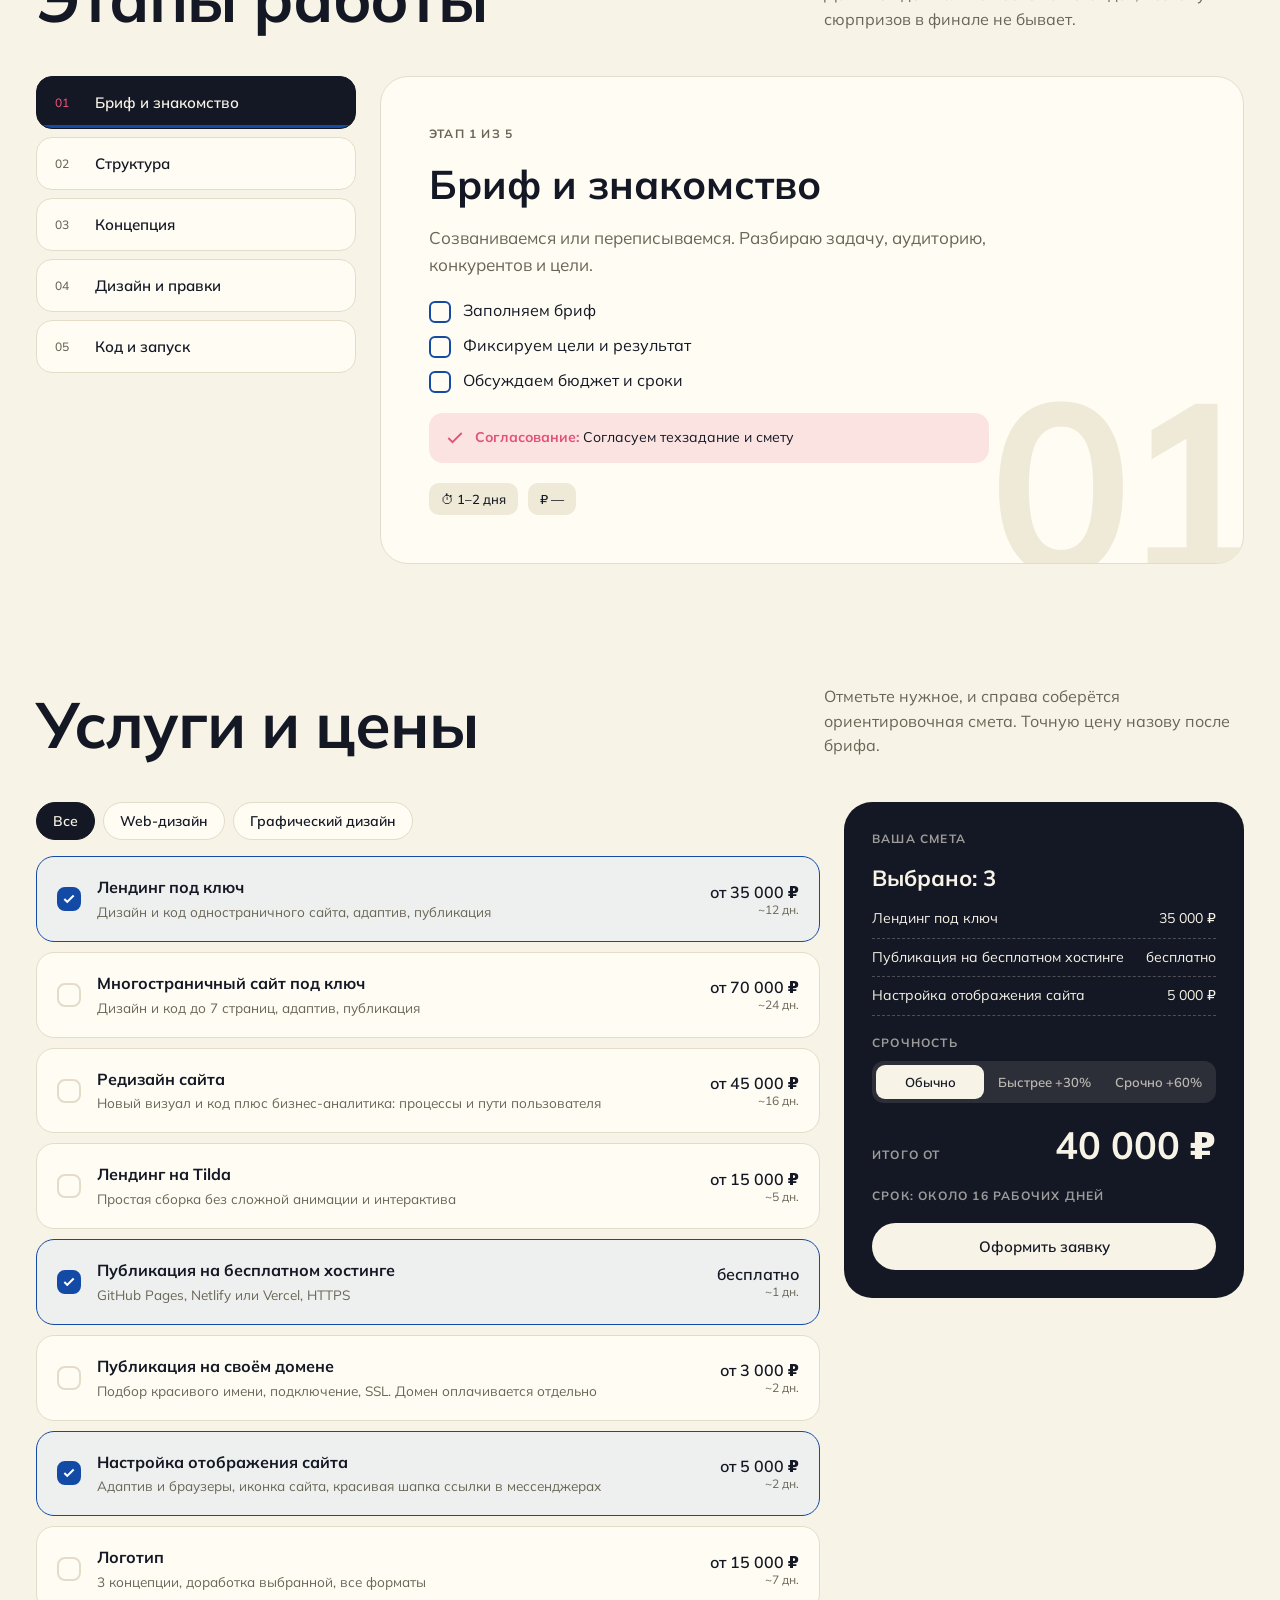
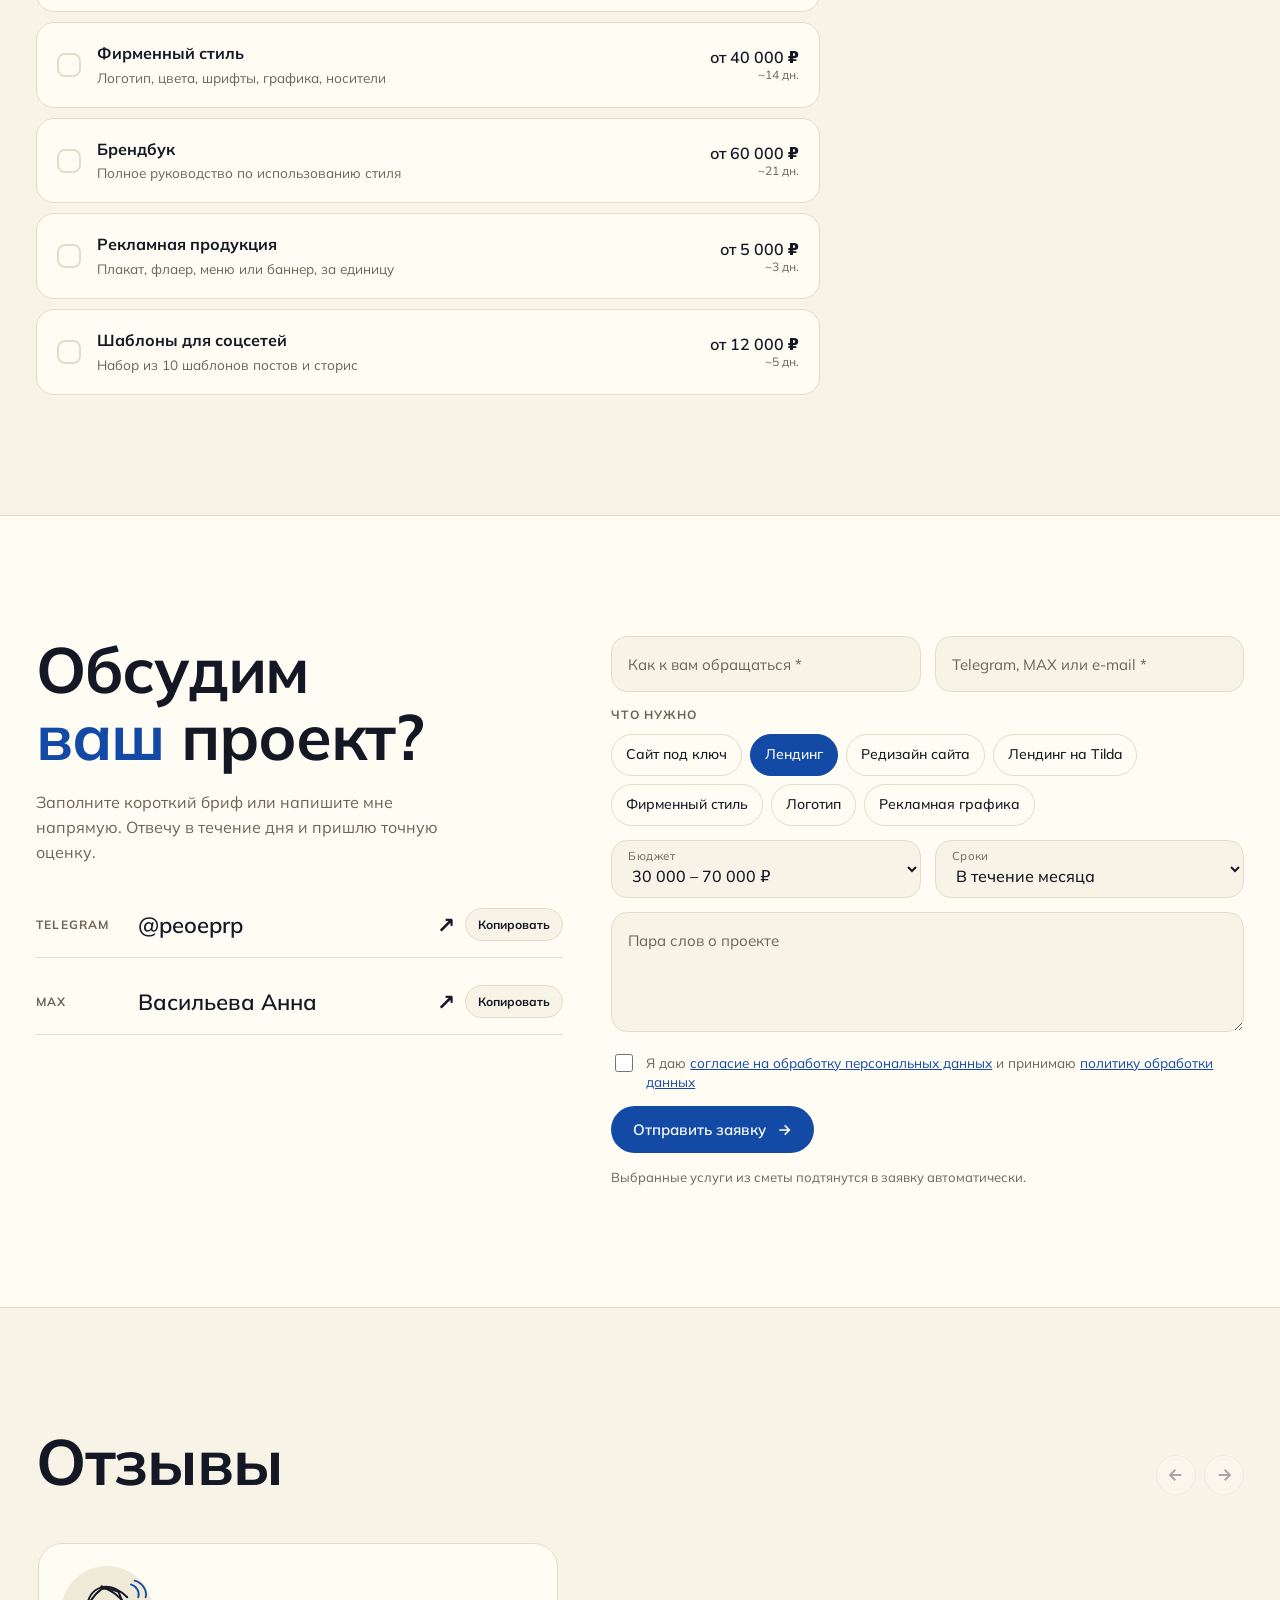
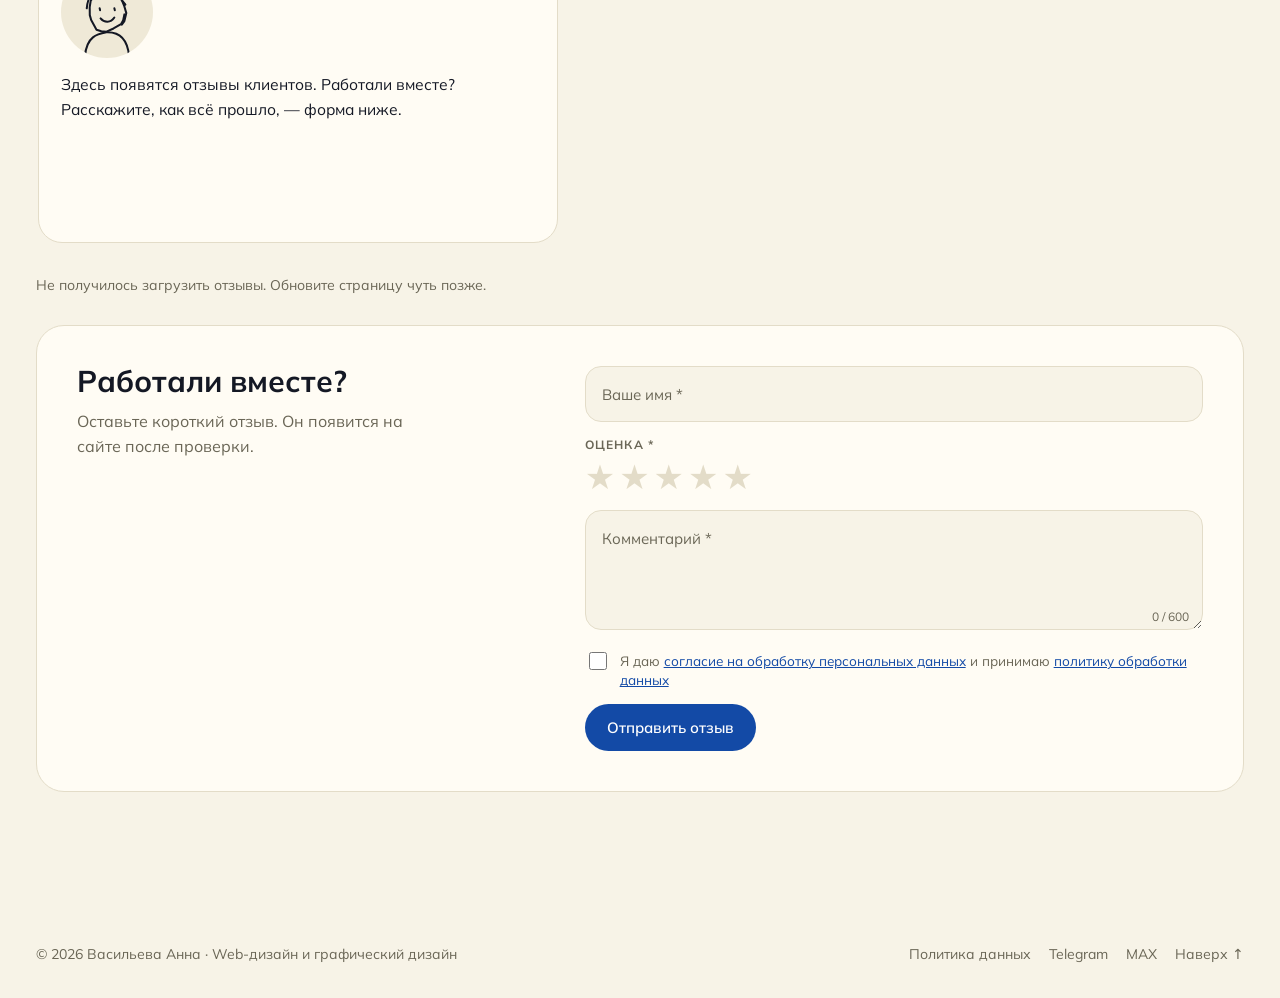
==== commit 1df82b4a: "Add files via upload" ====
--- a/index.html
+++ b/index.html
@@ -75,7 +75,7 @@
       <div class="hero-text">
         <span class="hero-tag"><span class="dot-live"></span>Беру проекты на ноябрь–декабрь</span>
         <p class="hero-name">Васильева Анна</p>
-        <h1>Web<br><span class="outline">designer</span><span class="acc">.</span><span class="sr-only"> Веб-дизайнер Анна Васильева — создание сайтов под ключ</span></h1>
+        <h1>Web<br><span class="outline">designer</span><span class="acc">.</span></h1>
         <div class="roles" aria-label="Специализации">
           <span class="role main">Web-дизайн и код</span>
           <span class="role">Графический дизайн</span>
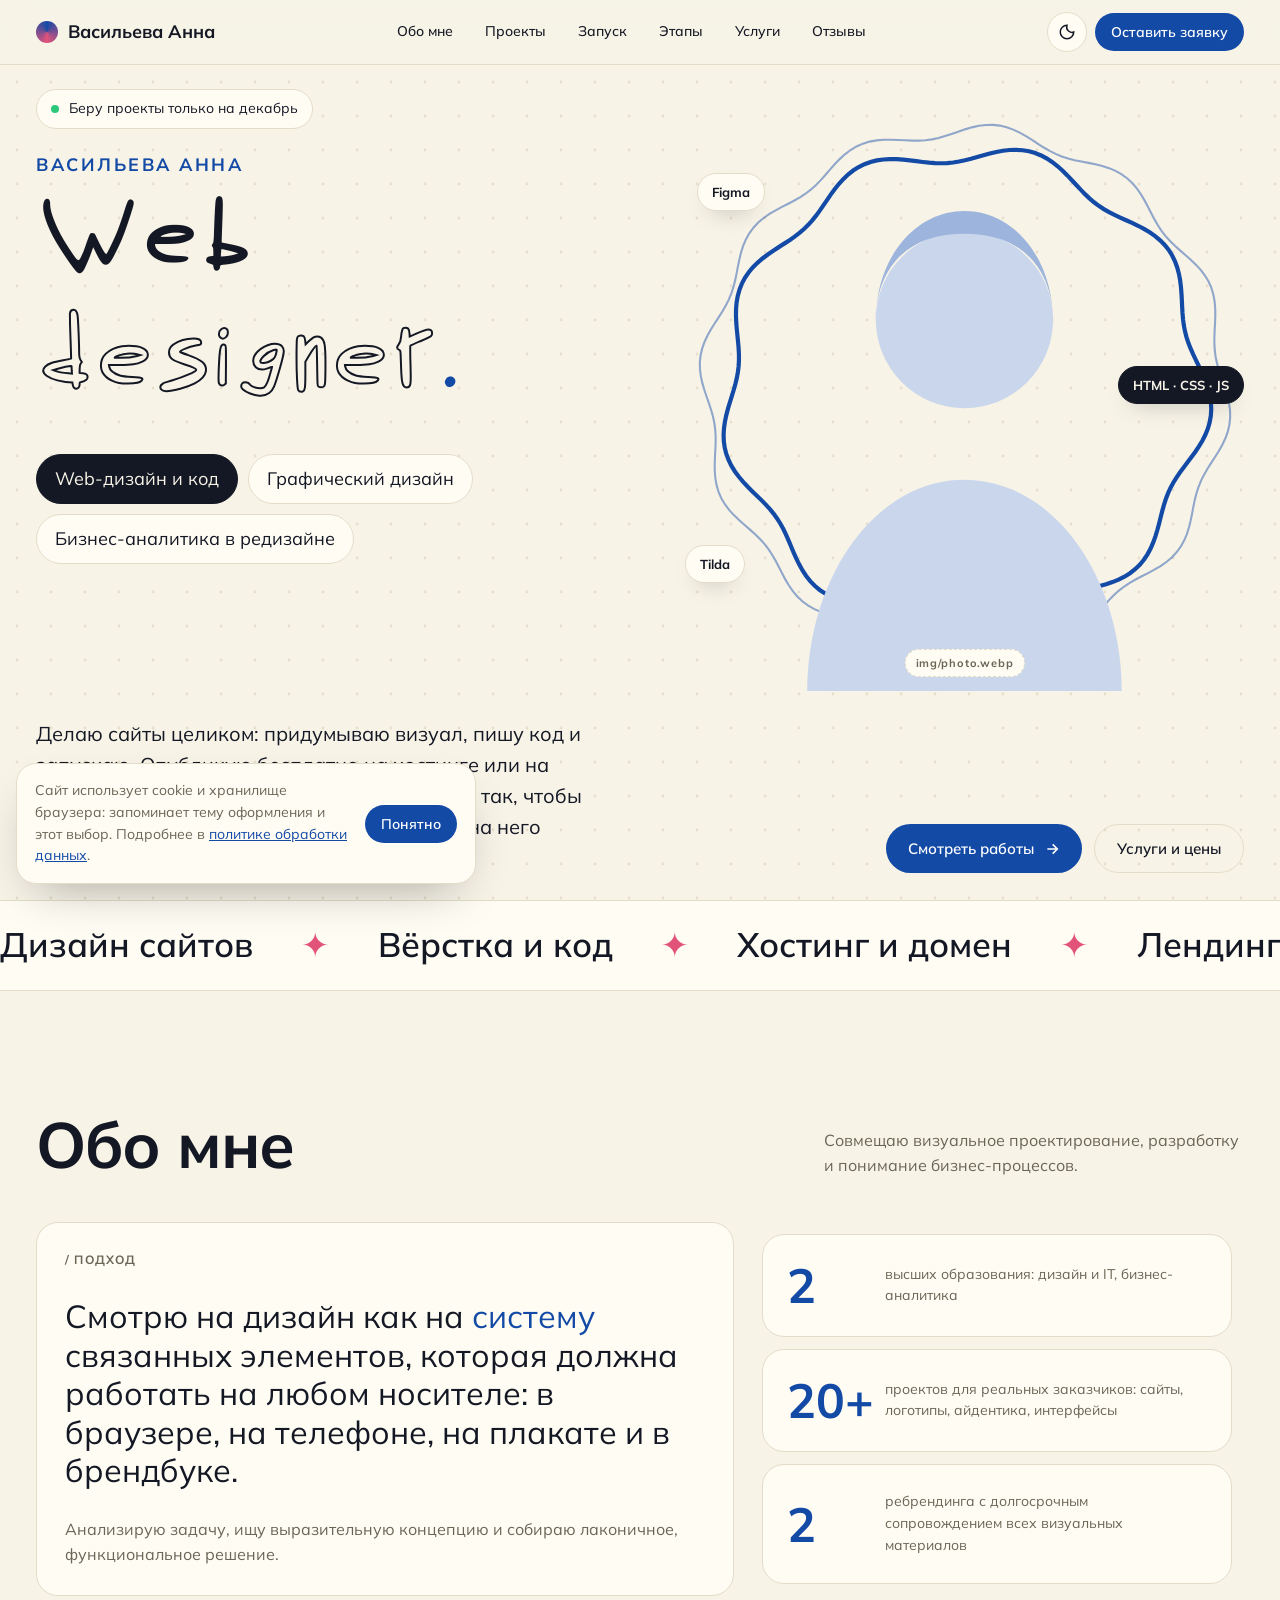
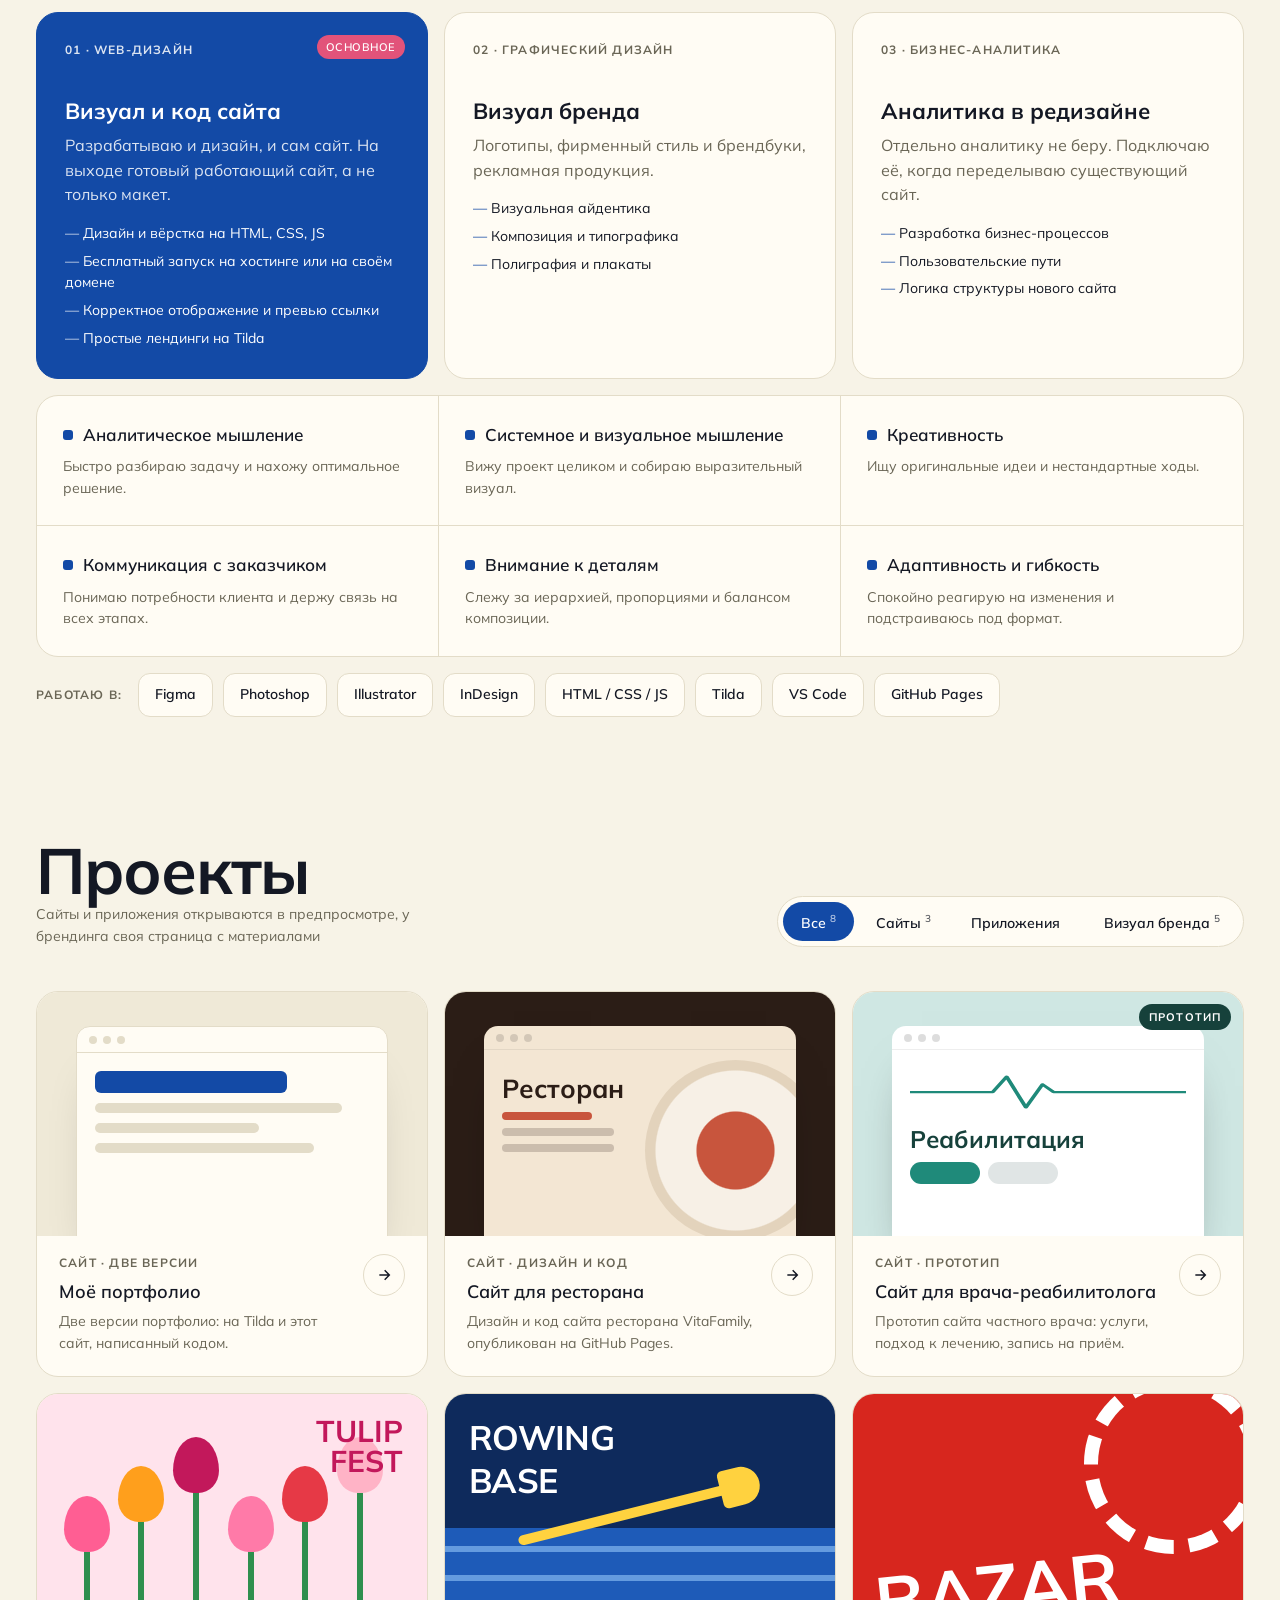
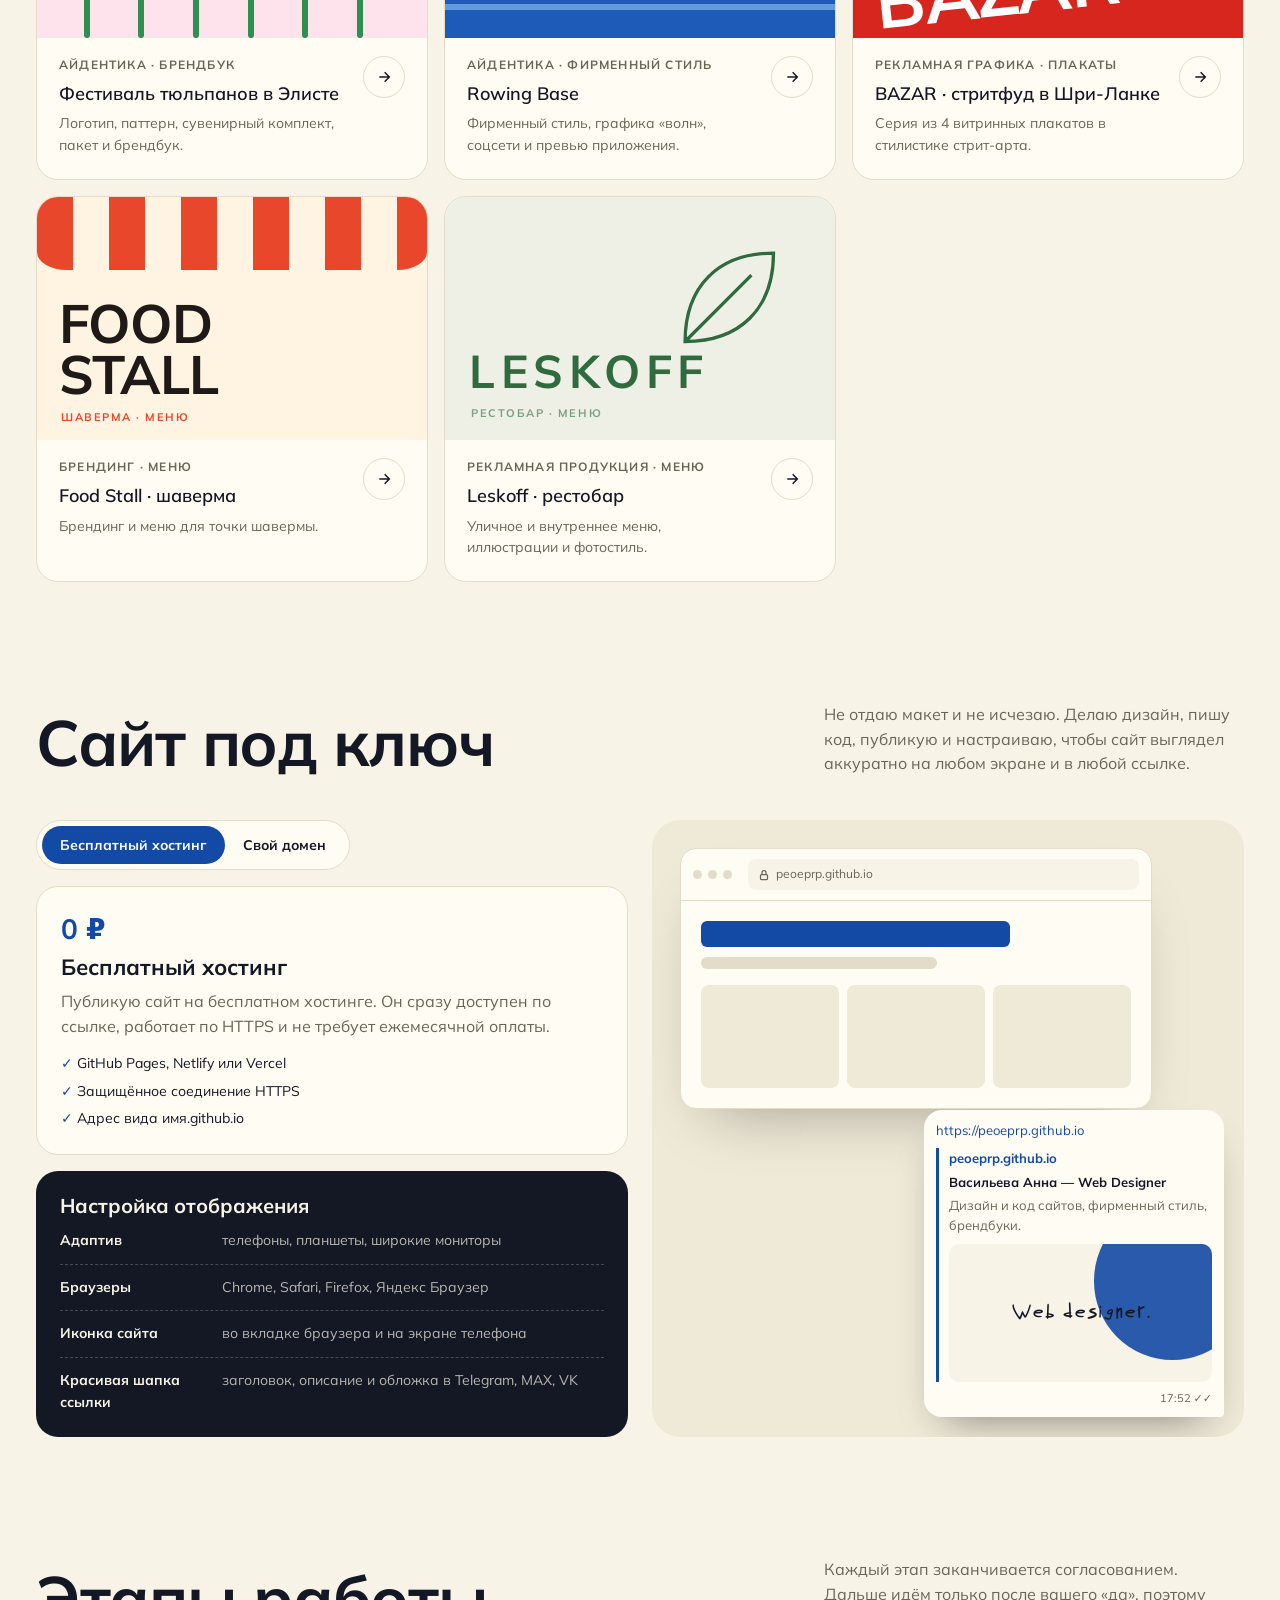
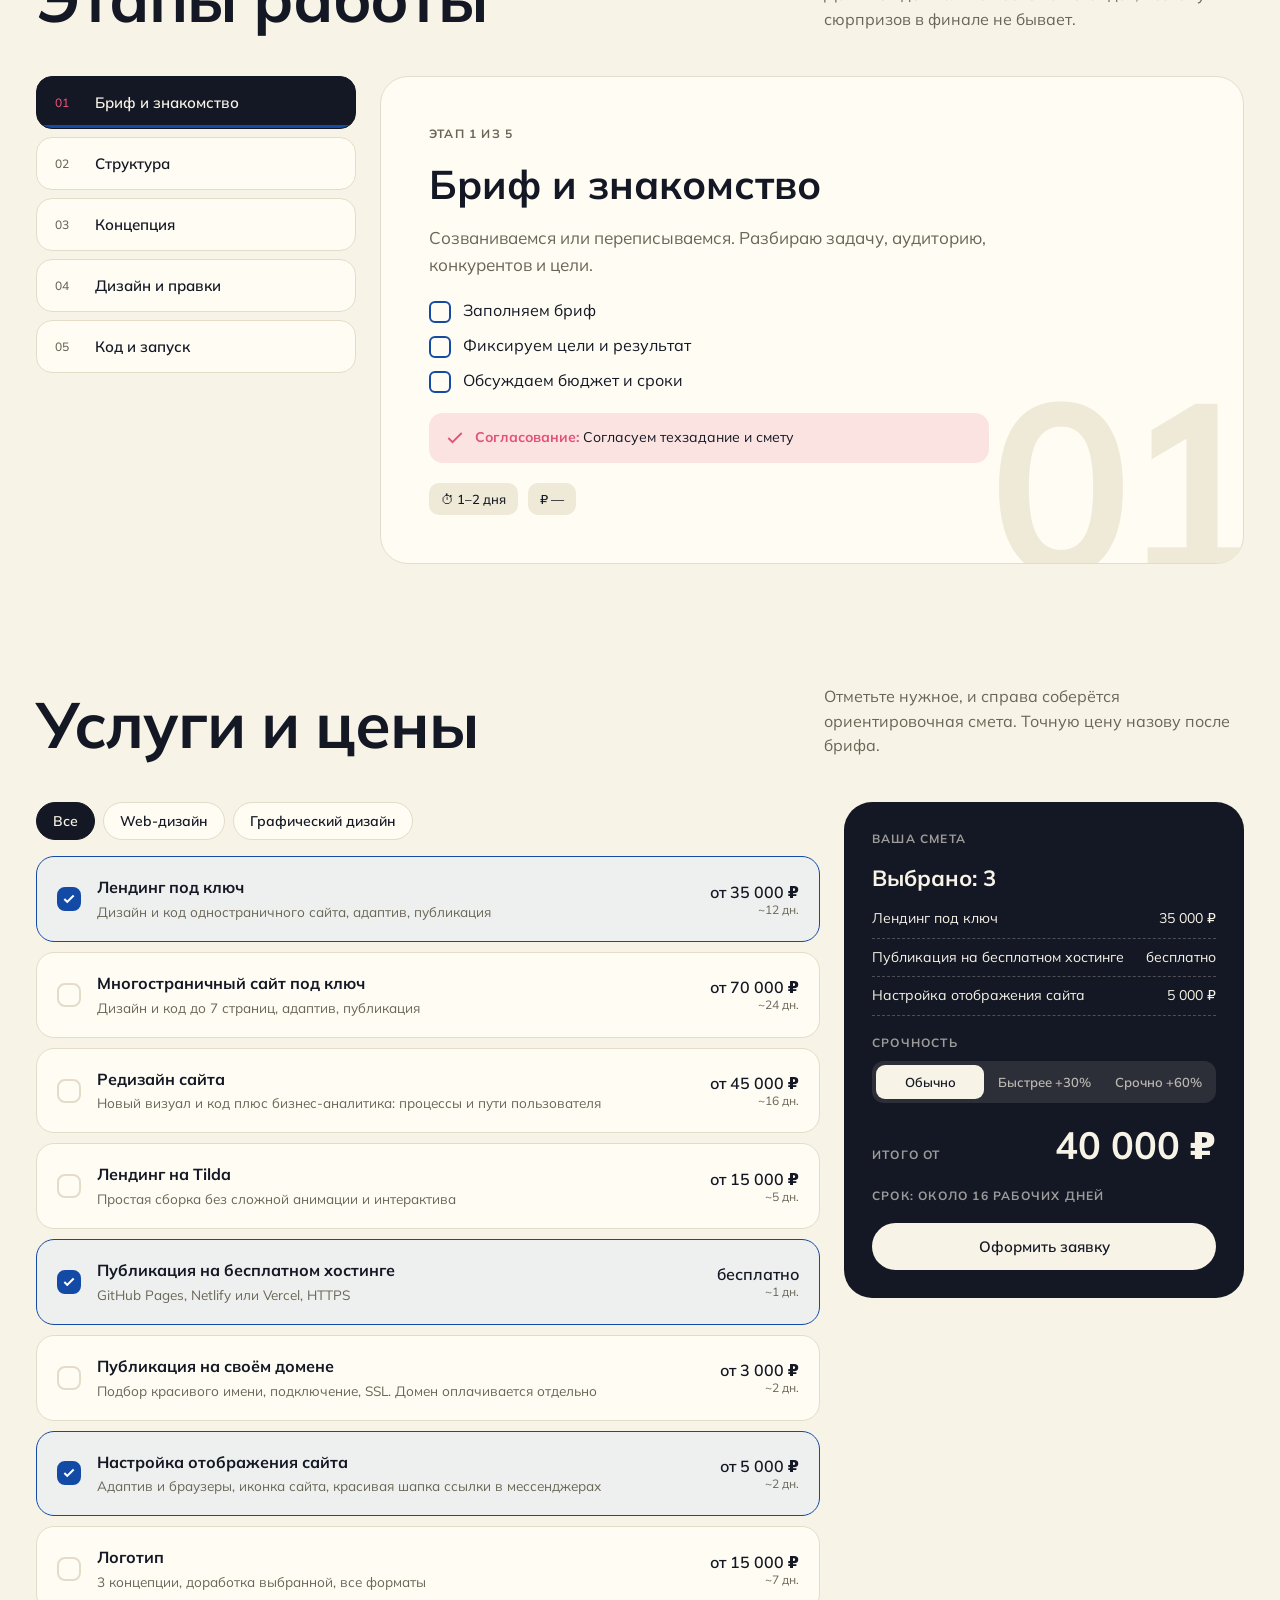
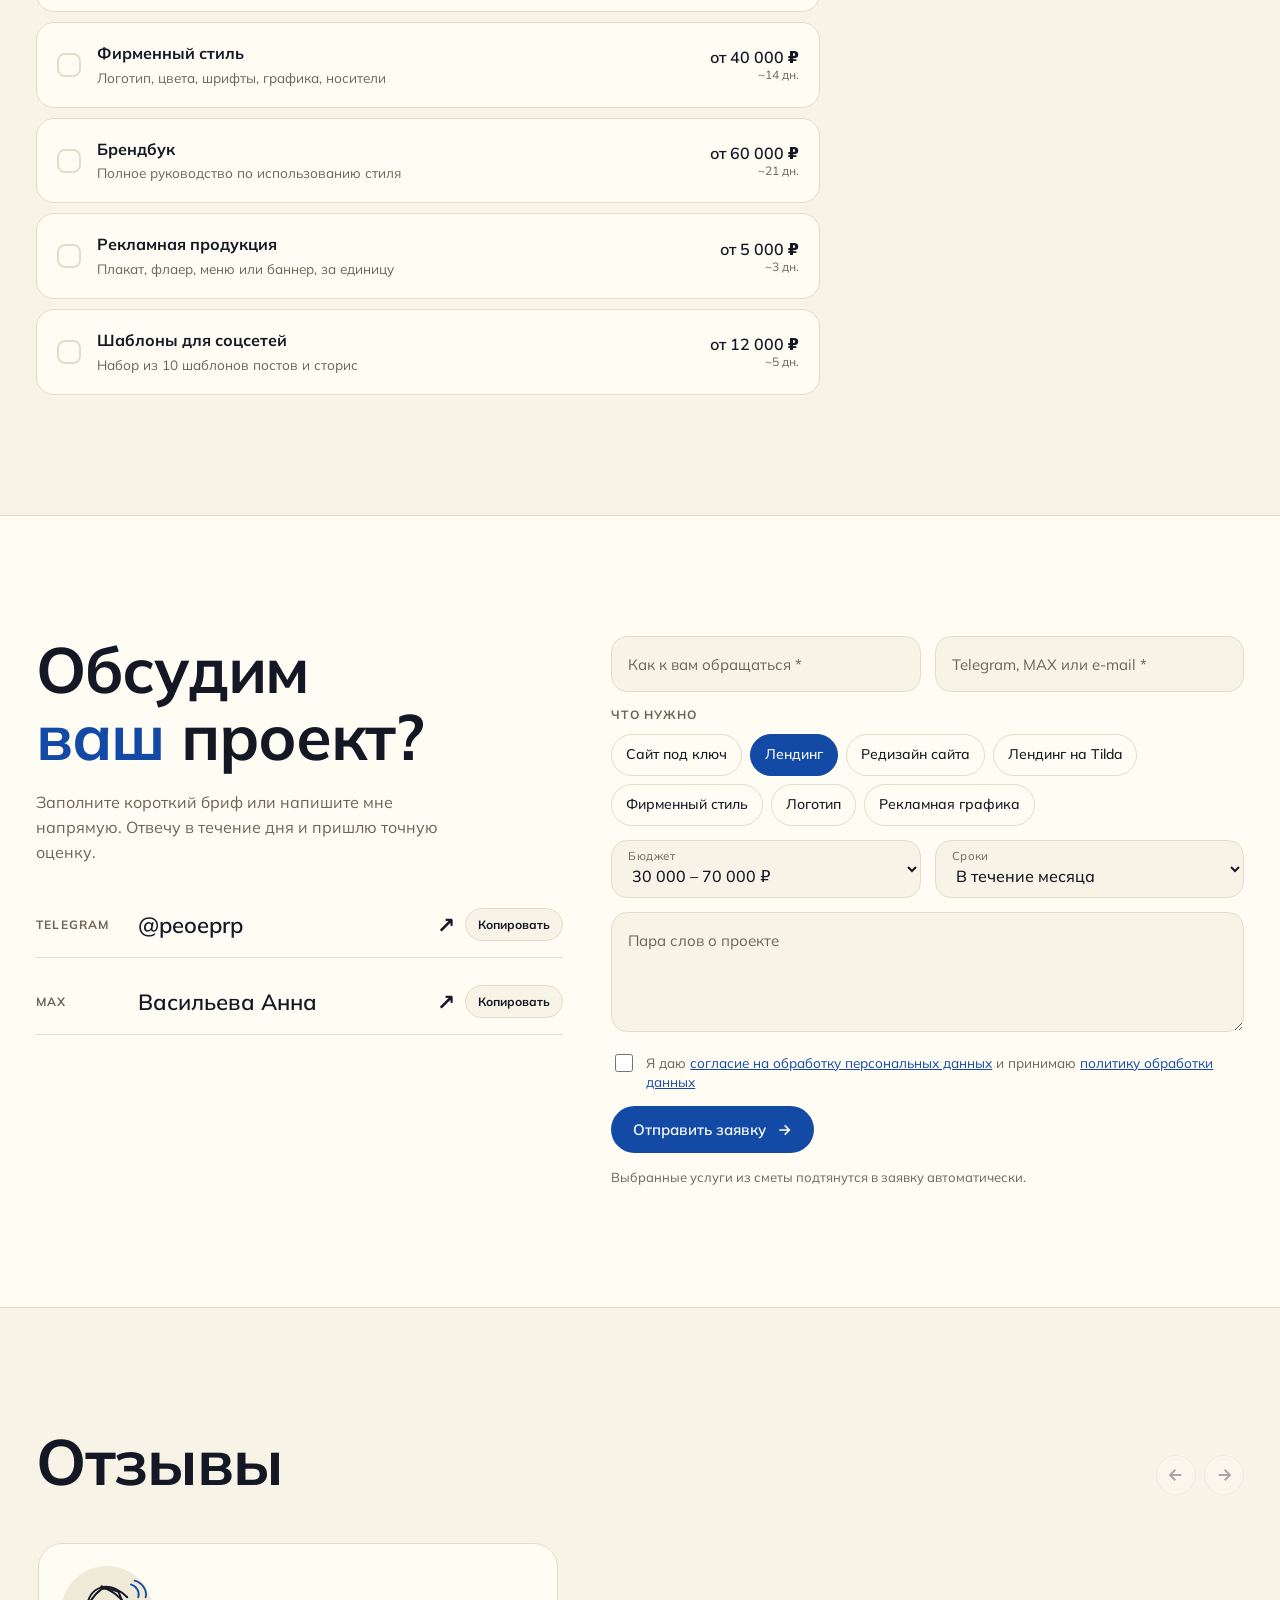
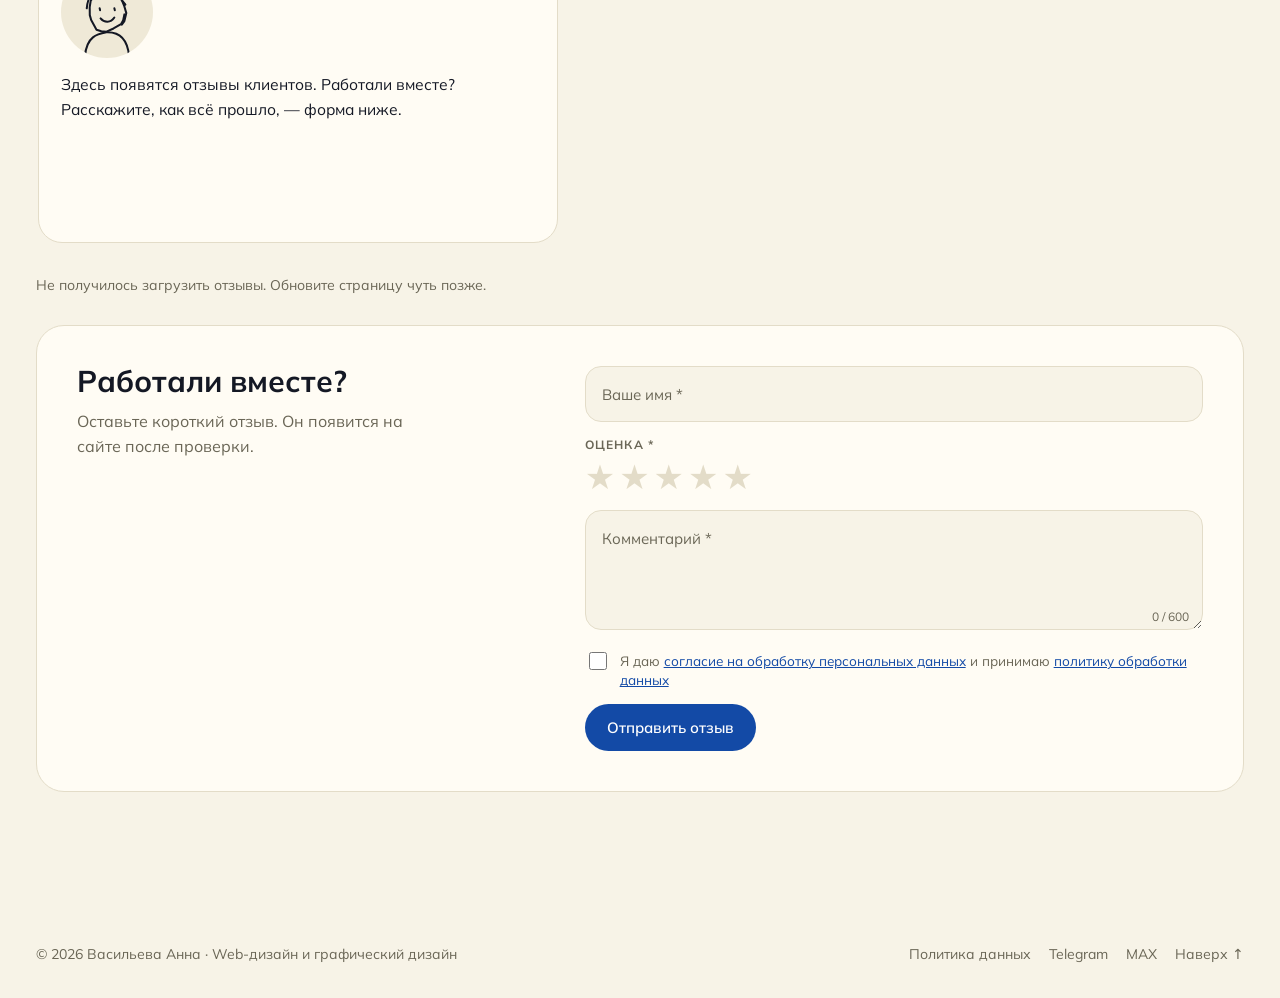
==== commit 79880c6a: "Add files via upload" ====
--- a/index.html
+++ b/index.html
@@ -73,7 +73,7 @@
   <div class="wrap">
     <div class="hero-top">
       <div class="hero-text">
-        <span class="hero-tag"><span class="dot-live"></span>Беру проекты на ноябрь–декабрь</span>
+        <span class="hero-tag"><span class="dot-live"></span>Беру проекты только на декабрь</span>
         <p class="hero-name">Васильева Анна</p>
         <h1>Web<br><span class="outline">designer</span><span class="acc">.</span></h1>
         <div class="roles" aria-label="Специализации">
@@ -95,9 +95,9 @@
             <path d="M40 380c0-80 48-148 110-148s110 68 110 148z" fill="var(--ph1)"/>
             <path d="M88 122c0-46 28-78 62-78s62 32 62 78c0 0 4-62-62-62s-62 62-62 62z" fill="var(--ph2)"/>
           </svg>
-          <span>img/photo.png</span>
-        </div>
-        <img class="photo-img" src="img/photo.png" alt="Васильева Анна" onerror="this.remove()">
+          <span>img/photo.webp</span>
+        </div>
+        <img class="photo-img" src="img/photo.webp" alt="Васильева Анна" onerror="this.remove()">
         <span class="sticker s1">Figma</span>
         <span class="sticker s2">HTML · CSS · JS</span>
         <span class="sticker s3">Tilda</span>
@@ -184,12 +184,13 @@
     <div class="sec-head">
       <div>
         <h2>Проекты</h2>
-        <p class="hint">Сайты открываются в предпросмотре, у брендинга своя страница с материалами</p>
+        <p class="hint">Сайты и приложения открываются в предпросмотре, у брендинга своя страница с материалами</p>
       </div>
       <div class="filters" role="tablist" aria-label="Категории проектов">
         <span class="pill" id="pill"></span>
         <button class="on" data-f="all" role="tab">Все<sup id="c-all"></sup></button>
         <button data-f="web" role="tab">Сайты<sup id="c-web"></sup></button>
+        <button data-f="app" role="tab">Приложения<sup id="c-app"></sup></button>
         <button data-f="brand" role="tab">Визуал бренда<sup id="c-brand"></sup></button>
       </div>
     </div>
@@ -202,19 +203,25 @@
   <span class="arrow"><svg width="16" height="16" viewBox="0 0 24 24" fill="none" stroke="currentColor" stroke-width="2.2"><path d="M5 12h14M13 5l7 7-7 7"></path></svg></span></div></button><button type="button" class="card" data-cat="web" data-i="2">
   <div class="cover"><div class="cv cv-med"><div class="win"><div class="bar"><i></i><i></i><i></i></div><svg class="pulse" viewBox="0 0 200 60" preserveAspectRatio="none"><path d="M0 34h60l10-20 14 40 12-30 8 10h96" fill="none" stroke="currentColor" stroke-width="3" stroke-linejoin="round"></path></svg><div class="t">Реабилитация</div><div class="btns"><b></b><b></b></div></div><span class="proto">ПРОТОТИП</span></div></div>
   <div class="card-b"><div><span class="mono">Сайт · прототип</span><h3>Сайт для врача-реабилитолога</h3><p class="card-desc">Прототип сайта частного врача: услуги, подход к лечению, запись на приём.</p></div>
-  <span class="arrow"><svg width="16" height="16" viewBox="0 0 24 24" fill="none" stroke="currentColor" stroke-width="2.2"><path d="M5 12h14M13 5l7 7-7 7"></path></svg></span></div></button><a href="projects/tulips.html" class="card" data-cat="brand" data-i="3">
+  <span class="arrow"><svg width="16" height="16" viewBox="0 0 24 24" fill="none" stroke="currentColor" stroke-width="2.2"><path d="M5 12h14M13 5l7 7-7 7"></path></svg></span></div></button><button type="button" class="card" data-cat="app" data-i="3">
+  <div class="cover"><div class="cv cv-app a1"><div class="phone"><i class="notch"></i><b class="hd"></b><span class="row"></span><span class="row s"></span><span class="tiles"><i></i><i></i><i></i><i></i></span><span class="nav"><i></i><i></i><i></i></span></div><div class="phone back"><i class="notch"></i><b class="hd"></b><span class="row"></span><span class="row s"></span></div><span class="tag-ux">UX/UI · ВКР</span></div></div>
+  <div class="card-b"><div><span class="mono">UX/UI-дизайн · ВКР 2026</span><h3>«Навигатор Знаний» — дипломный проект</h3><p class="card-desc">Интерактивный прототип образовательного приложения для детей с тремя ролями: ребёнок, родитель, педагог.</p></div>
+  <span class="arrow"><svg width="16" height="16" viewBox="0 0 24 24" fill="none" stroke="currentColor" stroke-width="2.2"><path d="M5 12h14M13 5l7 7-7 7"></path></svg></span></div></button><button type="button" class="card" data-cat="app" data-i="4">
+  <div class="cover"><div class="cv cv-app a2"><div class="phone"><i class="notch"></i><span class="map"><i></i><i></i><i></i></span><span class="row"></span><span class="row s"></span><span class="nav"><i></i><i></i><i></i></span></div><span class="t">ЭЛИСТА</span><span class="tag-ux">UX/UI</span></div></div>
+  <div class="card-b"><div><span class="mono">UX/UI-дизайн · командный проект</span><h3>«Моя Элиста» — приложение для города</h3><p class="card-desc">UX/UI туристического приложения: персональный маршрут по Элисте с жильём, едой и событиями.</p></div>
+  <span class="arrow"><svg width="16" height="16" viewBox="0 0 24 24" fill="none" stroke="currentColor" stroke-width="2.2"><path d="M5 12h14M13 5l7 7-7 7"></path></svg></span></div></button><a href="projects/tulips.html" class="card" data-cat="brand" data-i="5">
   <div class="cover"><div class="cv cv-tul"><div class="f" style="left:12%;height:38%"></div><div class="h" style="left:calc(12% - 20px);bottom:calc(38% - 6px);background:#FF5E93"></div><div class="f" style="left:26%;height:50%"></div><div class="h" style="left:calc(26% - 20px);bottom:calc(50% - 6px);background:#FF9F1C"></div><div class="f" style="left:40%;height:62%"></div><div class="h" style="left:calc(40% - 20px);bottom:calc(62% - 6px);background:#C2185B"></div><div class="f" style="left:54%;height:38%"></div><div class="h" style="left:calc(54% - 20px);bottom:calc(38% - 6px);background:#FF7AA8"></div><div class="f" style="left:68%;height:50%"></div><div class="h" style="left:calc(68% - 20px);bottom:calc(50% - 6px);background:#E63946"></div><div class="f" style="left:82%;height:62%"></div><div class="h" style="left:calc(82% - 20px);bottom:calc(62% - 6px);background:#FFB3C6"></div><div class="t">TULIP<br>FEST</div></div></div>
   <div class="card-b"><div><span class="mono">Айдентика · брендбук</span><h3>Фестиваль тюльпанов в Элисте</h3><p class="card-desc">Логотип, паттерн, сувенирный комплект, пакет и брендбук.</p></div>
-  <span class="arrow"><svg width="16" height="16" viewBox="0 0 24 24" fill="none" stroke="currentColor" stroke-width="2.2"><path d="M5 12h14M13 5l7 7-7 7"></path></svg></span></div></a><a href="projects/rowing.html" class="card" data-cat="brand" data-i="4">
+  <span class="arrow"><svg width="16" height="16" viewBox="0 0 24 24" fill="none" stroke="currentColor" stroke-width="2.2"><path d="M5 12h14M13 5l7 7-7 7"></path></svg></span></div></a><a href="projects/rowing.html" class="card" data-cat="brand" data-i="6">
   <div class="cover"><div class="cv cv-row"><div class="w" style="top:62%"></div><div class="w" style="top:74%;left:-20%"></div><div class="w" style="top:86%"></div><div class="oar"></div><div class="t">ROWING<br>BASE</div></div></div>
   <div class="card-b"><div><span class="mono">Айдентика · фирменный стиль</span><h3>Rowing Base</h3><p class="card-desc">Фирменный стиль, графика «волн», соцсети и превью приложения.</p></div>
-  <span class="arrow"><svg width="16" height="16" viewBox="0 0 24 24" fill="none" stroke="currentColor" stroke-width="2.2"><path d="M5 12h14M13 5l7 7-7 7"></path></svg></span></div></a><a href="projects/bazar.html" class="card" data-cat="brand" data-i="5">
+  <span class="arrow"><svg width="16" height="16" viewBox="0 0 24 24" fill="none" stroke="currentColor" stroke-width="2.2"><path d="M5 12h14M13 5l7 7-7 7"></path></svg></span></div></a><a href="projects/bazar.html" class="card" data-cat="brand" data-i="7">
   <div class="cover"><div class="cv cv-bazar"><div class="c"></div><div class="t">BAZAR</div></div></div>
   <div class="card-b"><div><span class="mono">Рекламная графика · плакаты</span><h3>BAZAR · стритфуд в Шри-Ланке</h3><p class="card-desc">Серия из 4 витринных плакатов в стилистике стрит-арта.</p></div>
-  <span class="arrow"><svg width="16" height="16" viewBox="0 0 24 24" fill="none" stroke="currentColor" stroke-width="2.2"><path d="M5 12h14M13 5l7 7-7 7"></path></svg></span></div></a><a href="projects/foodstall.html" class="card" data-cat="brand" data-i="6">
+  <span class="arrow"><svg width="16" height="16" viewBox="0 0 24 24" fill="none" stroke="currentColor" stroke-width="2.2"><path d="M5 12h14M13 5l7 7-7 7"></path></svg></span></div></a><a href="projects/foodstall.html" class="card" data-cat="brand" data-i="8">
   <div class="cover"><div class="cv cv-stall"><div class="awn"></div><div class="t">FOOD<br>STALL</div><div class="tag">шаверма · меню</div></div></div>
   <div class="card-b"><div><span class="mono">Брендинг · меню</span><h3>Food Stall · шаверма</h3><p class="card-desc">Брендинг и меню для точки шавермы.</p></div>
-  <span class="arrow"><svg width="16" height="16" viewBox="0 0 24 24" fill="none" stroke="currentColor" stroke-width="2.2"><path d="M5 12h14M13 5l7 7-7 7"></path></svg></span></div></a><a href="projects/restobar.html" class="card" data-cat="brand" data-i="7">
+  <span class="arrow"><svg width="16" height="16" viewBox="0 0 24 24" fill="none" stroke="currentColor" stroke-width="2.2"><path d="M5 12h14M13 5l7 7-7 7"></path></svg></span></div></a><a href="projects/restobar.html" class="card" data-cat="brand" data-i="9">
   <div class="cover"><div class="cv cv-bar"><svg class="leaf" viewBox="0 0 120 120"><path d="M20 100C20 50 50 20 100 20 100 70 70 100 20 100z M20 100L80 40" fill="none" stroke="currentColor" stroke-width="3"></path></svg><div class="t">LESKOFF</div><span class="sub">рестобар · меню</span></div></div>
   <div class="card-b"><div><span class="mono">Рекламная продукция · меню</span><h3>Leskoff · рестобар</h3><p class="card-desc">Уличное и внутреннее меню, иллюстрации и фотостиль.</p></div>
   <span class="arrow"><svg width="16" height="16" viewBox="0 0 24 24" fill="none" stroke="currentColor" stroke-width="2.2"><path d="M5 12h14M13 5l7 7-7 7"></path></svg></span></div></a></div>
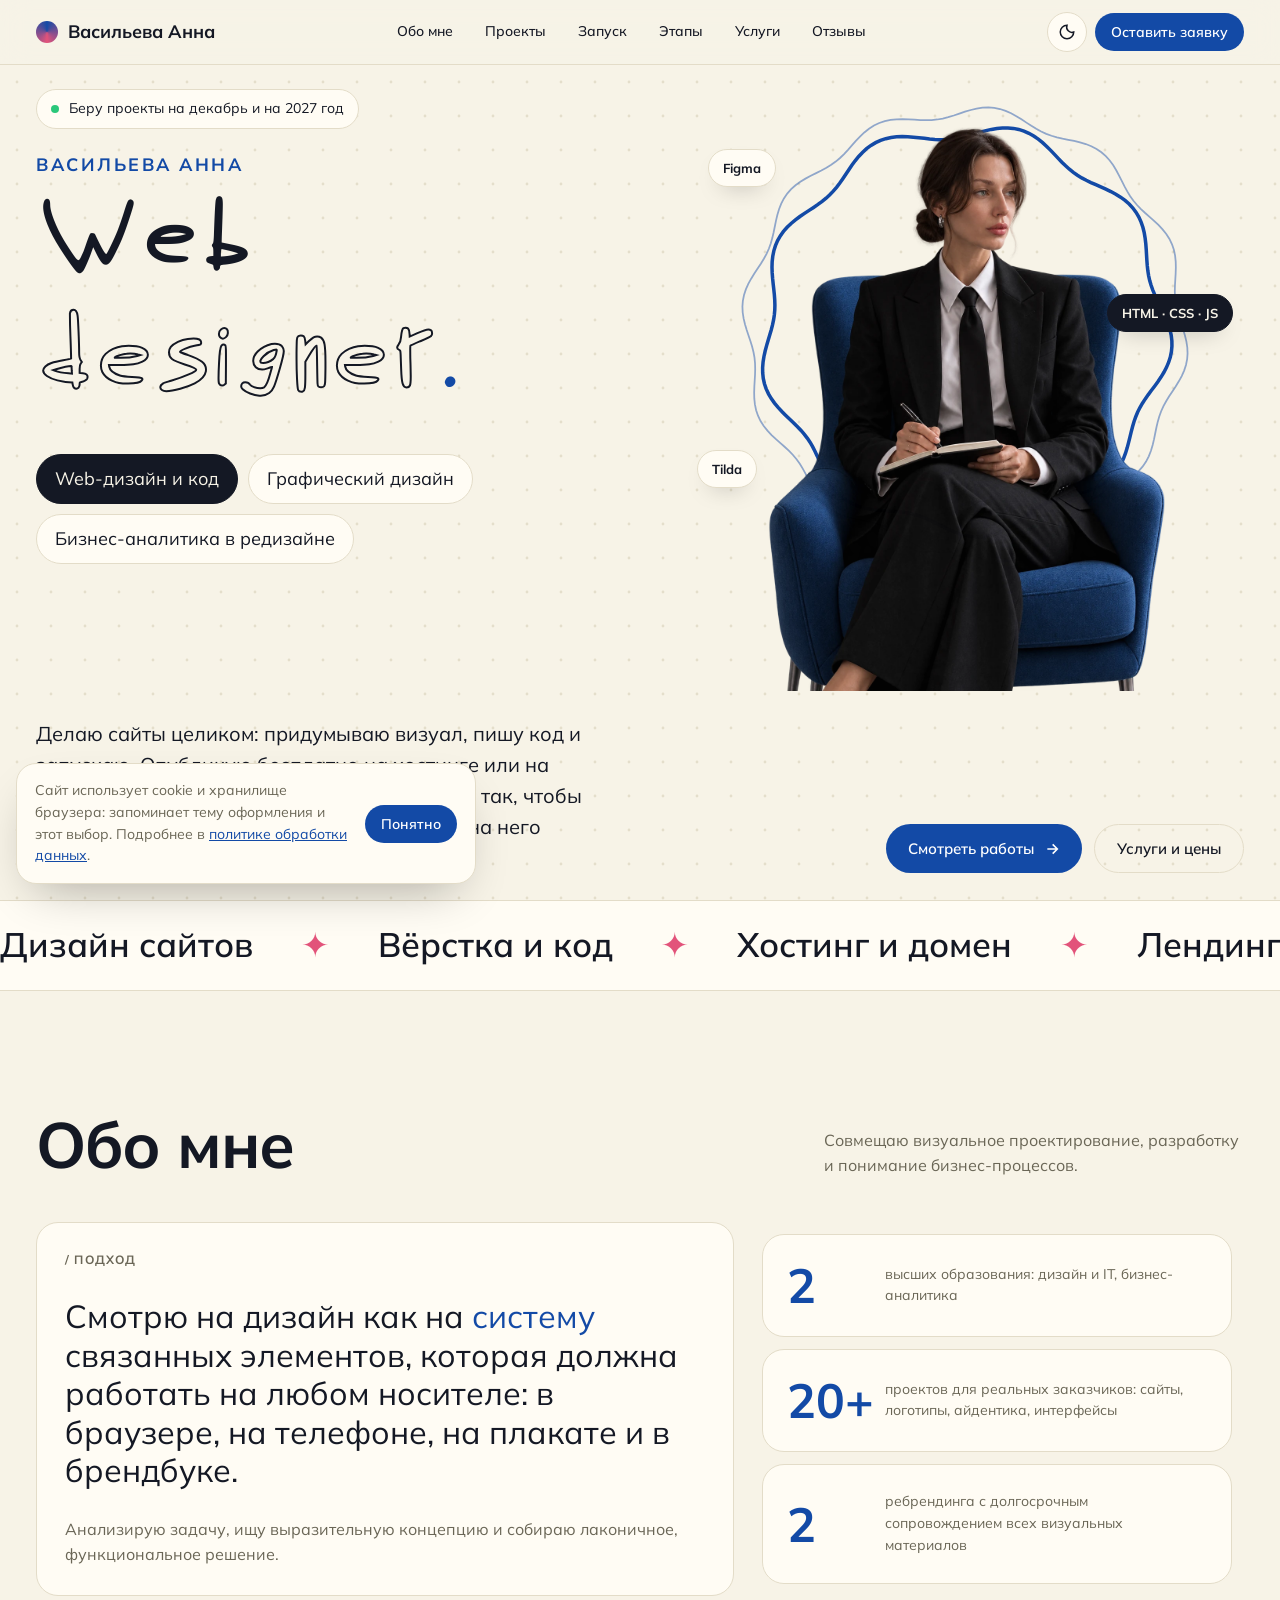
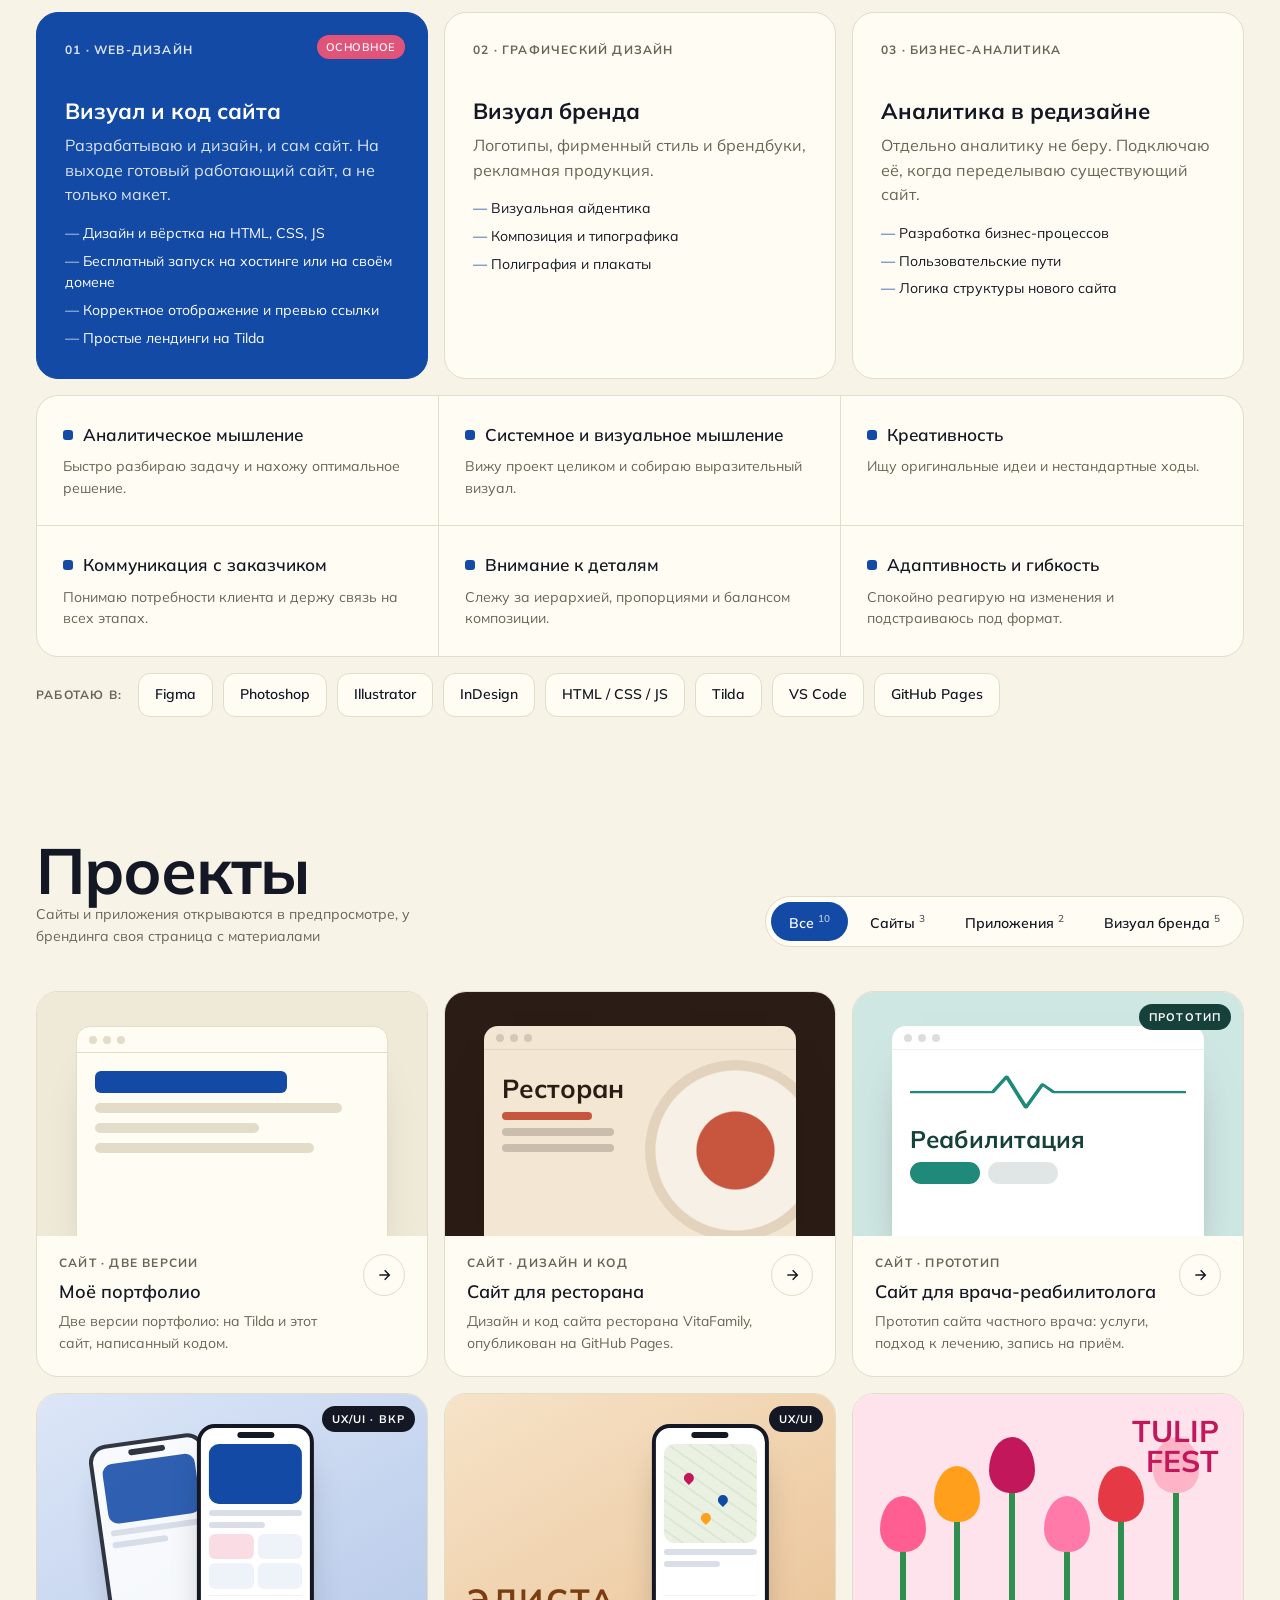
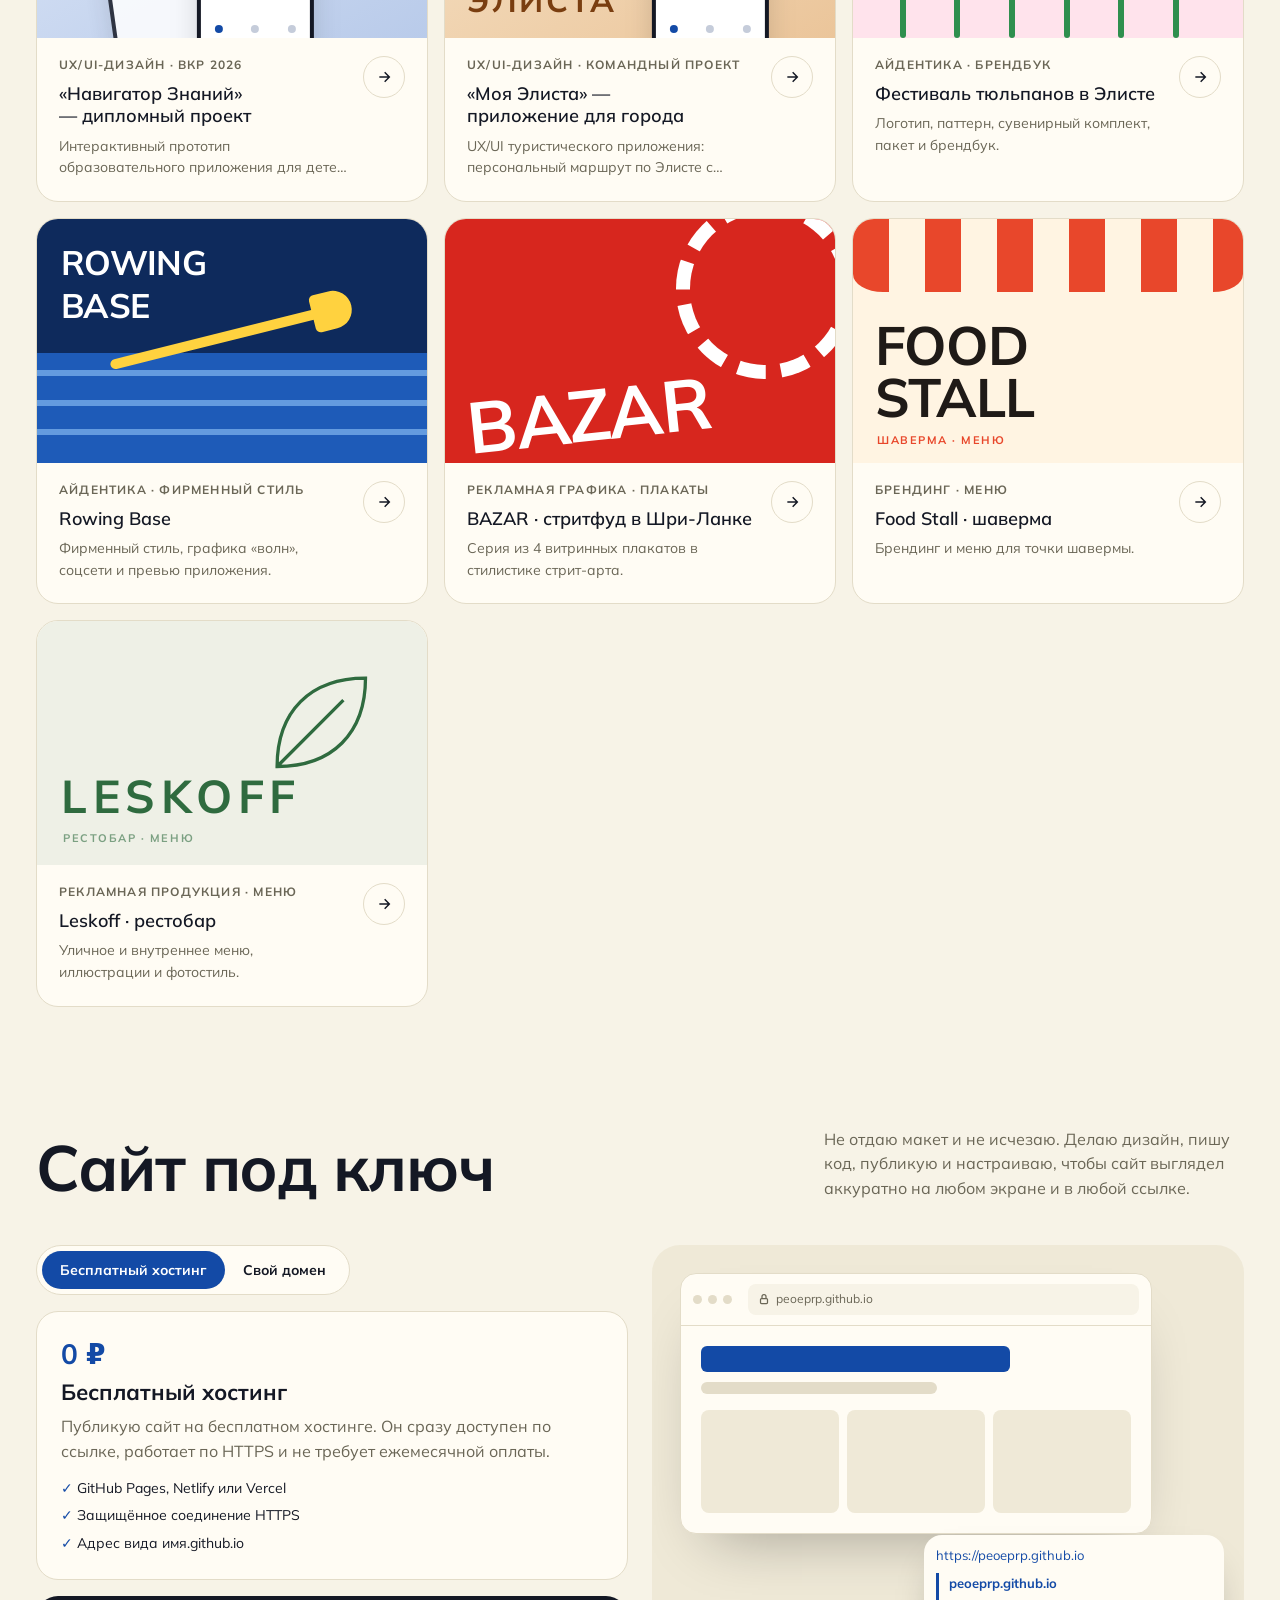
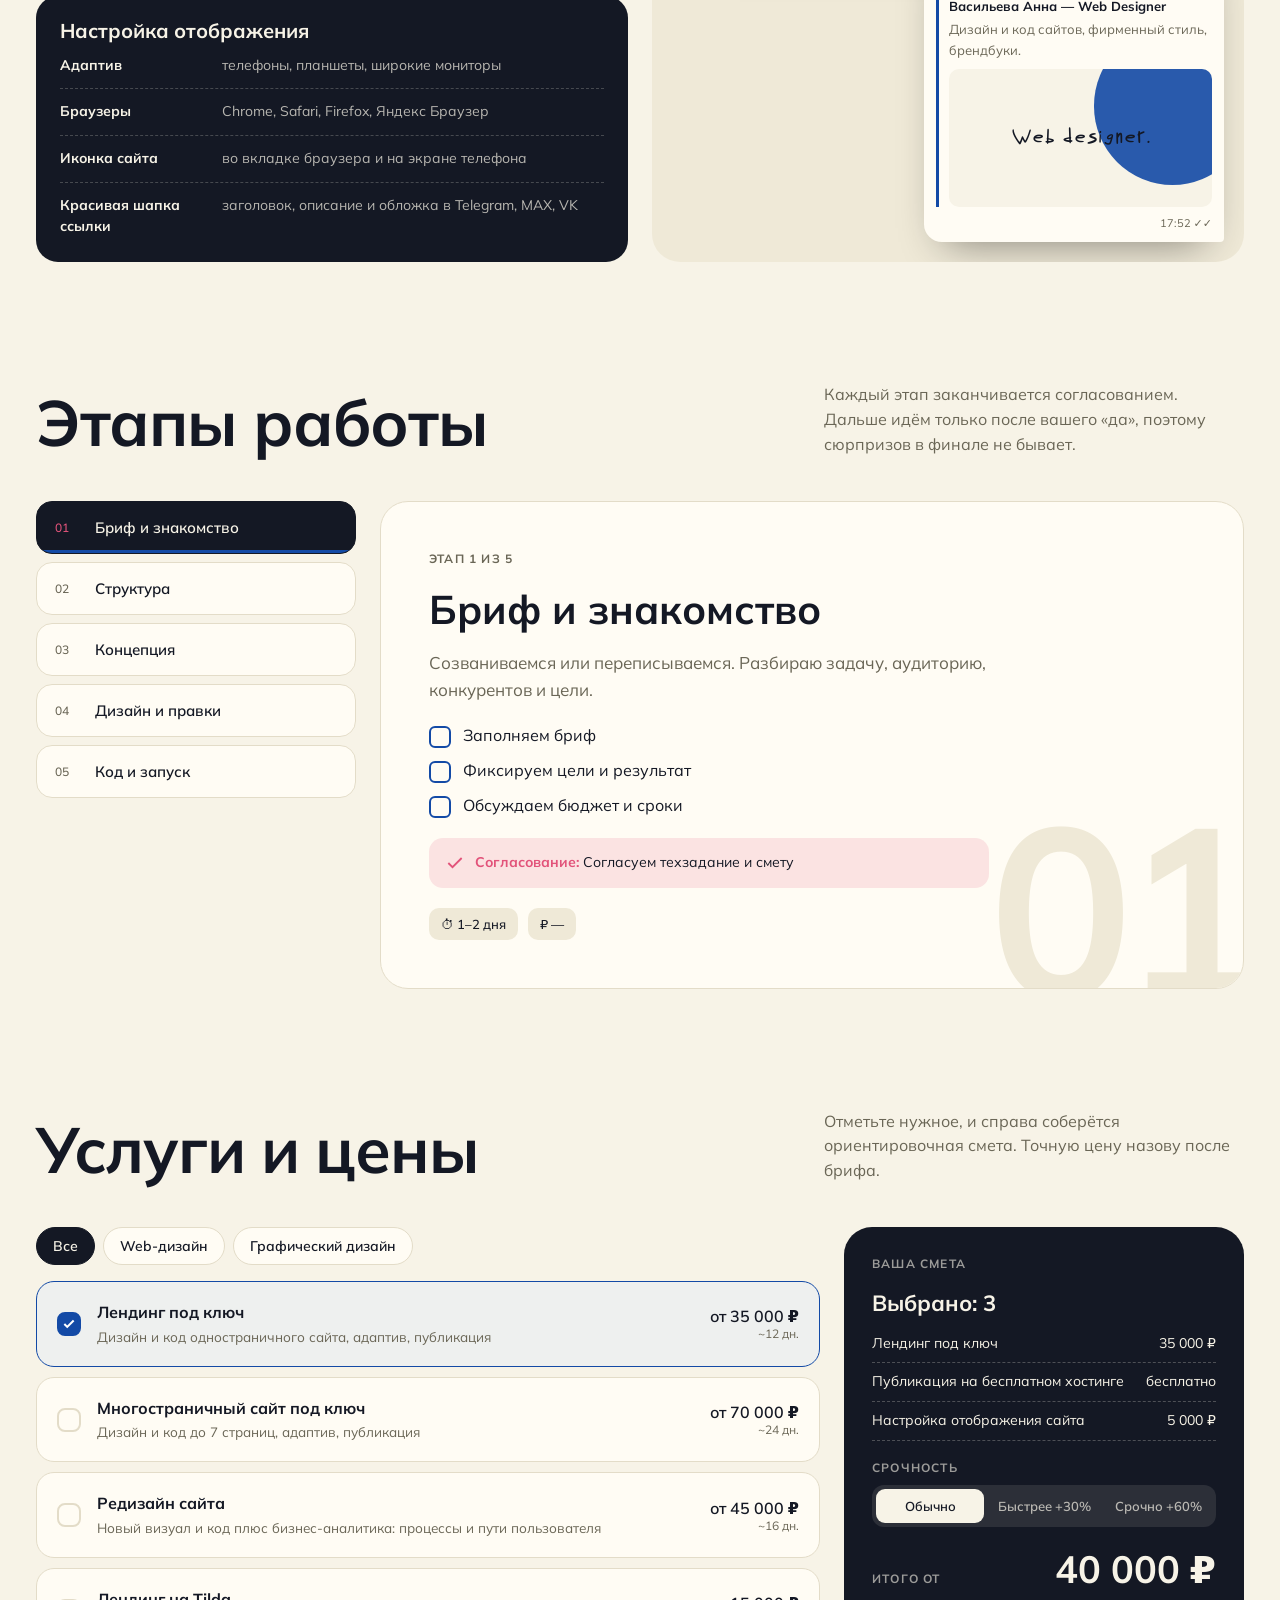
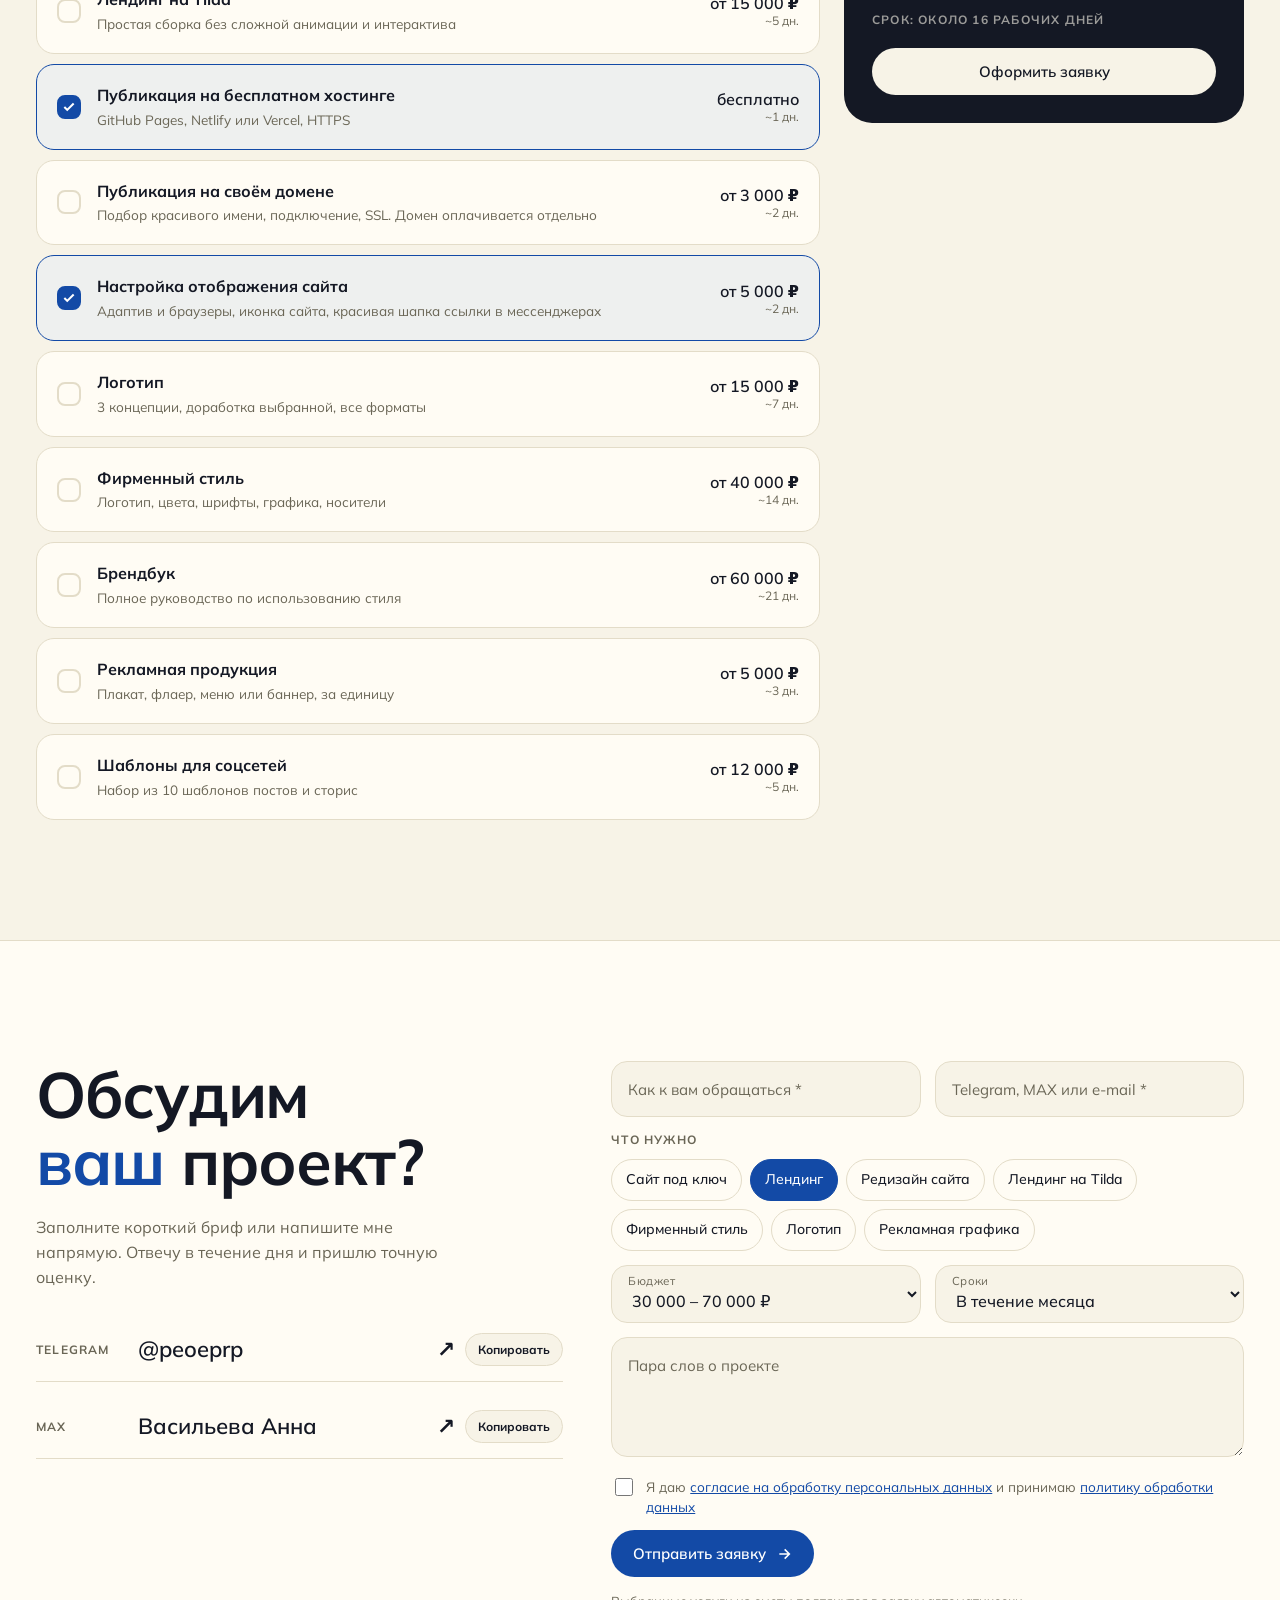
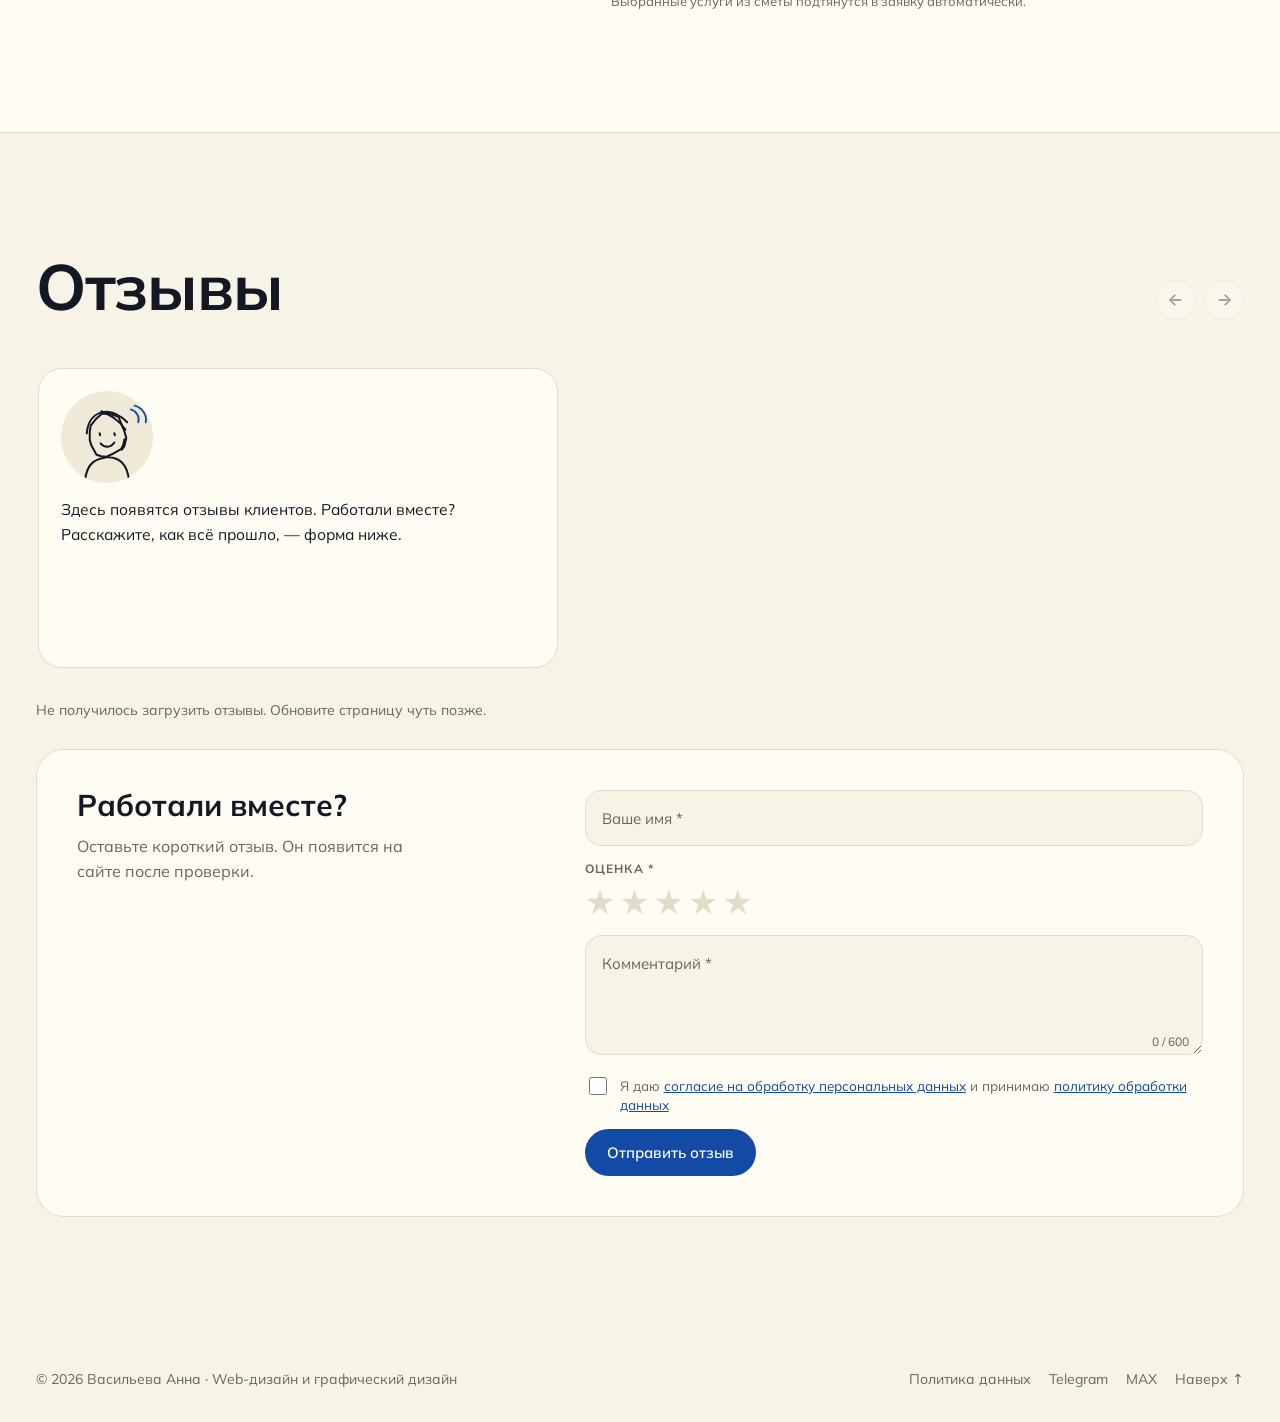
==== commit 7ec322e6: "Update index.html" ====
--- a/index.html
+++ b/index.html
@@ -73,7 +73,7 @@
   <div class="wrap">
     <div class="hero-top">
       <div class="hero-text">
-        <span class="hero-tag"><span class="dot-live"></span>Беру проекты только на декабрь</span>
+        <span class="hero-tag"><span class="dot-live"></span>Беру проекты на декабрь и на 2027 год</span>
         <p class="hero-name">Васильева Анна</p>
         <h1>Web<br><span class="outline">designer</span><span class="acc">.</span></h1>
         <div class="roles" aria-label="Специализации">
--- a/css/styles.css
+++ b/css/styles.css
@@ -510,18 +510,18 @@
 .hero-grid{margin-top:clamp(16px,3vh,32px)}
 .hero-photo{aspect-ratio:auto;height:100%;min-height:340px;max-height:none;justify-self:stretch}
 .photo-blob{display:none}
-.wave-ring{position:absolute;left:50%;top:50%;width:min(100%,82vh);aspect-ratio:1;height:auto;transform:translate(-50%,-50%);overflow:visible;pointer-events:none}
+.wave-ring{position:absolute;left:50%;top:40%;width:min(84%,58vh);aspect-ratio:1;height:auto;transform:translate(-50%,-50%);overflow:visible;pointer-events:none}
 .photo-ph{inset:6% 0 0}
 .photo-ph svg{width:auto;height:96%;max-width:100%}
 .photo-img{height:100%;max-height:100%;width:auto;max-width:100%;z-index:1}
 .sticker{z-index:2}
-.s1{top:14%;left:2%}.s2{top:46%;right:0}.s3{bottom:18%;left:0}
+.s1{top:10%;left:4%}.s2{top:34%;right:2%}.s3{top:60%;bottom:auto;left:2%}
 @media (max-width:760px){
   .hero{min-height:0}
   .hero-top{grid-template-columns:1fr}
   .hero h1{font-size:clamp(50px,15vw,96px)}
   .hero-photo{height:auto;aspect-ratio:1/1.05;width:min(92%,380px);justify-self:center;min-height:0}
-  .wave-ring{width:100%}
+  .wave-ring{width:84%;top:40%}
 }
 @media (max-height:640px) and (min-width:761px){.hero{min-height:0}}
 @media (max-width:440px){.logo{font-size:15px}.nav-r .btn.sm{padding:9px 12px;font-size:13px}}
@@ -620,4 +620,33 @@
 .doc .fill{background:color-mix(in srgb,var(--tulip) 18%,transparent);padding:0 4px;border-radius:4px}
 .doc a{color:var(--accent)}
 
+
+/* ===== экраны приложения в предпросмотре ===== */
+.app-shots{display:flex;gap:10px;overflow-x:auto;scroll-snap-type:x mandatory;background:var(--soft);padding:10px}
+.app-shots img{flex:0 0 92%;width:92%;aspect-ratio:16/9;object-fit:cover;border-radius:14px;scroll-snap-align:center;background:var(--surface)}
+.modal-box:has(.app-shots){max-width:860px}
+
+/* ===== обложки мобильных приложений ===== */
+.cv-app{background:linear-gradient(150deg,#DCE6F7,#B9CBEA)}
+.cv-app.a2{background:linear-gradient(150deg,#F6E3C8,#EBC59A)}
+.cv-app .phone{position:absolute;left:50%;top:12%;width:30%;aspect-ratio:9/19;transform:translateX(-30%);background:#fff;border-radius:18px;border:4px solid #141824;box-shadow:0 24px 40px -18px #0006;overflow:hidden;padding:16px 8px 8px;display:flex;flex-direction:column;gap:6px}
+.cv-app .phone.back{transform:translateX(-110%) rotate(-8deg);top:18%;opacity:.85;z-index:0}
+.cv-app .phone:not(.back){z-index:1}
+.cv-app .notch{position:absolute;top:4px;left:50%;transform:translateX(-50%);width:34%;height:6px;border-radius:6px;background:#141824}
+.cv-app .hd{display:block;height:28%;border-radius:10px;background:#134AA6}
+.cv-app .row{display:block;height:6px;border-radius:4px;background:#D9DEE8}
+.cv-app .row.s{width:60%}
+.cv-app .tiles{display:grid;grid-template-columns:1fr 1fr;gap:4px;flex:1}
+.cv-app .tiles i{border-radius:6px;background:#EEF2F9}
+.cv-app .tiles i:first-child{background:#E2537A33}
+.cv-app .nav{display:flex;justify-content:space-around;margin-top:auto;padding-top:4px;border-top:1px solid #EEF0F4}
+.cv-app .nav i{width:8px;height:8px;border-radius:50%;background:#C5CCDA}
+.cv-app .nav i:first-child{background:#134AA6}
+.cv-app .map{position:relative;display:block;height:46%;border-radius:10px;background:repeating-linear-gradient(35deg,#EAF1E3 0 10px,#DCE8D2 10px 12px)}
+.cv-app .map i{position:absolute;width:10px;height:10px;border-radius:50% 50% 50% 0;transform:rotate(-45deg);background:#C2185B}
+.cv-app .map i:nth-child(1){left:22%;top:30%}.cv-app .map i:nth-child(2){left:58%;top:52%;background:#134AA6}.cv-app .map i:nth-child(3){left:40%;top:70%;background:#FF9F1C}
+.cv-app.a2 .phone{left:62%}
+.cv-app .t{position:absolute;left:22px;bottom:18px;font:700 clamp(20px,3vw,32px) var(--f-display);color:#7A3E10;letter-spacing:.08em}
+.cv-app .tag-ux{position:absolute;right:12px;top:12px;font:700 11px var(--f-mono);letter-spacing:.1em;padding:6px 10px;border-radius:99px;background:#141824;color:#fff;z-index:2}
+
 @media (prefers-reduced-motion:reduce){*,*::before,*::after{animation:none!important;transition:none!important}html{scroll-behavior:auto}.pl{animation:plFailsafe 0s 3s forwards!important}}
